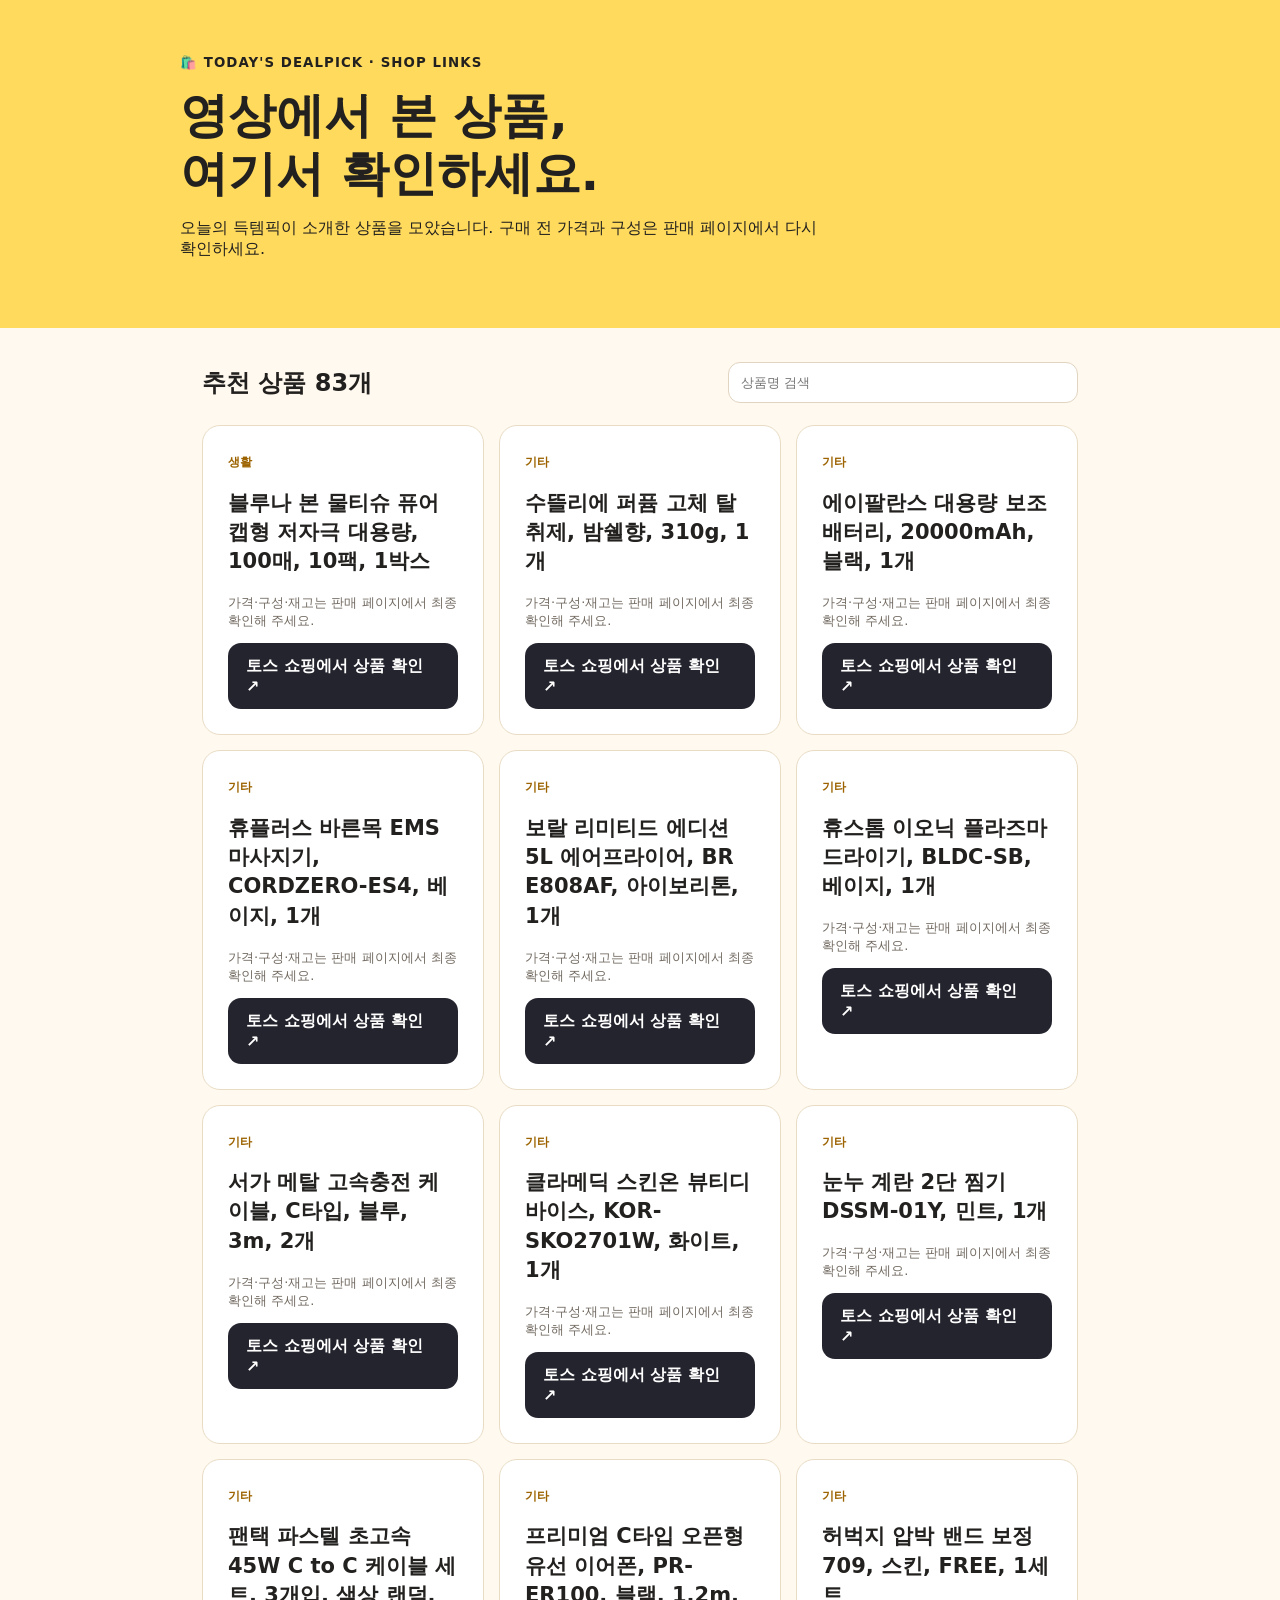
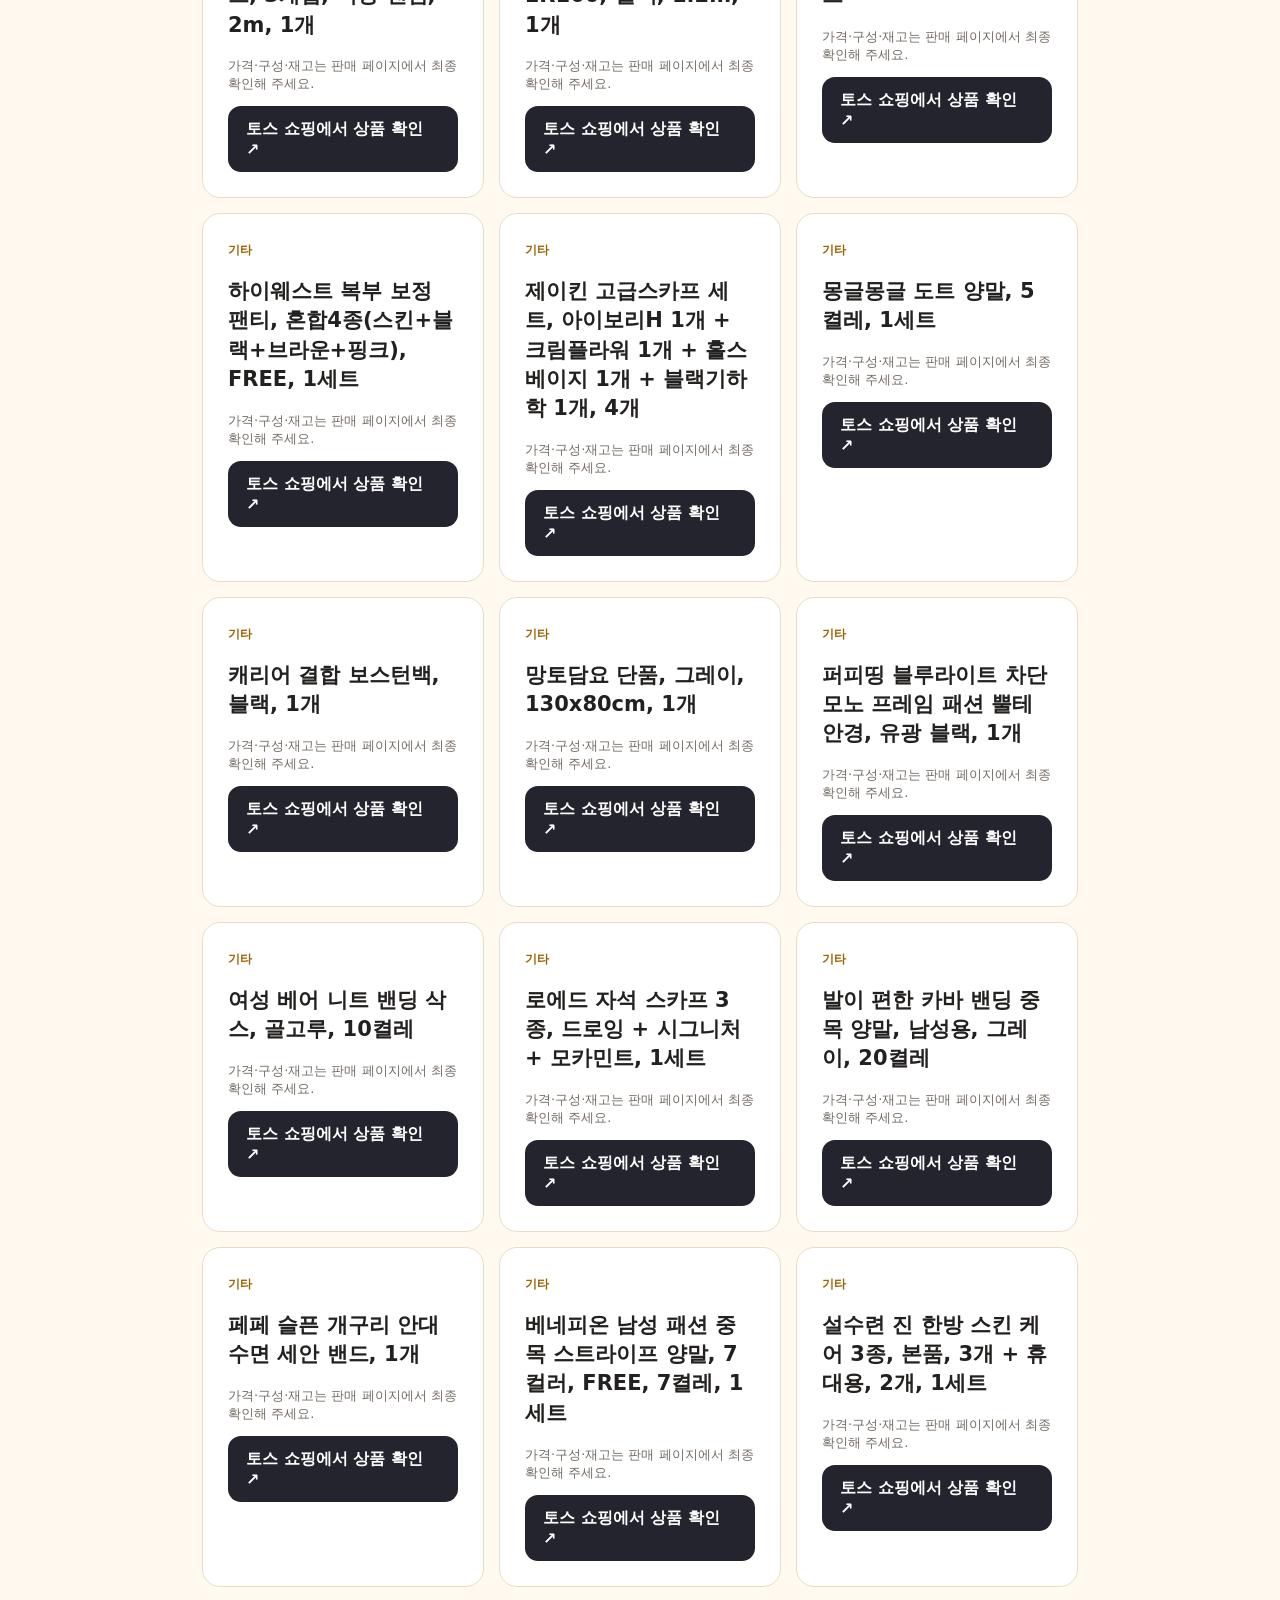
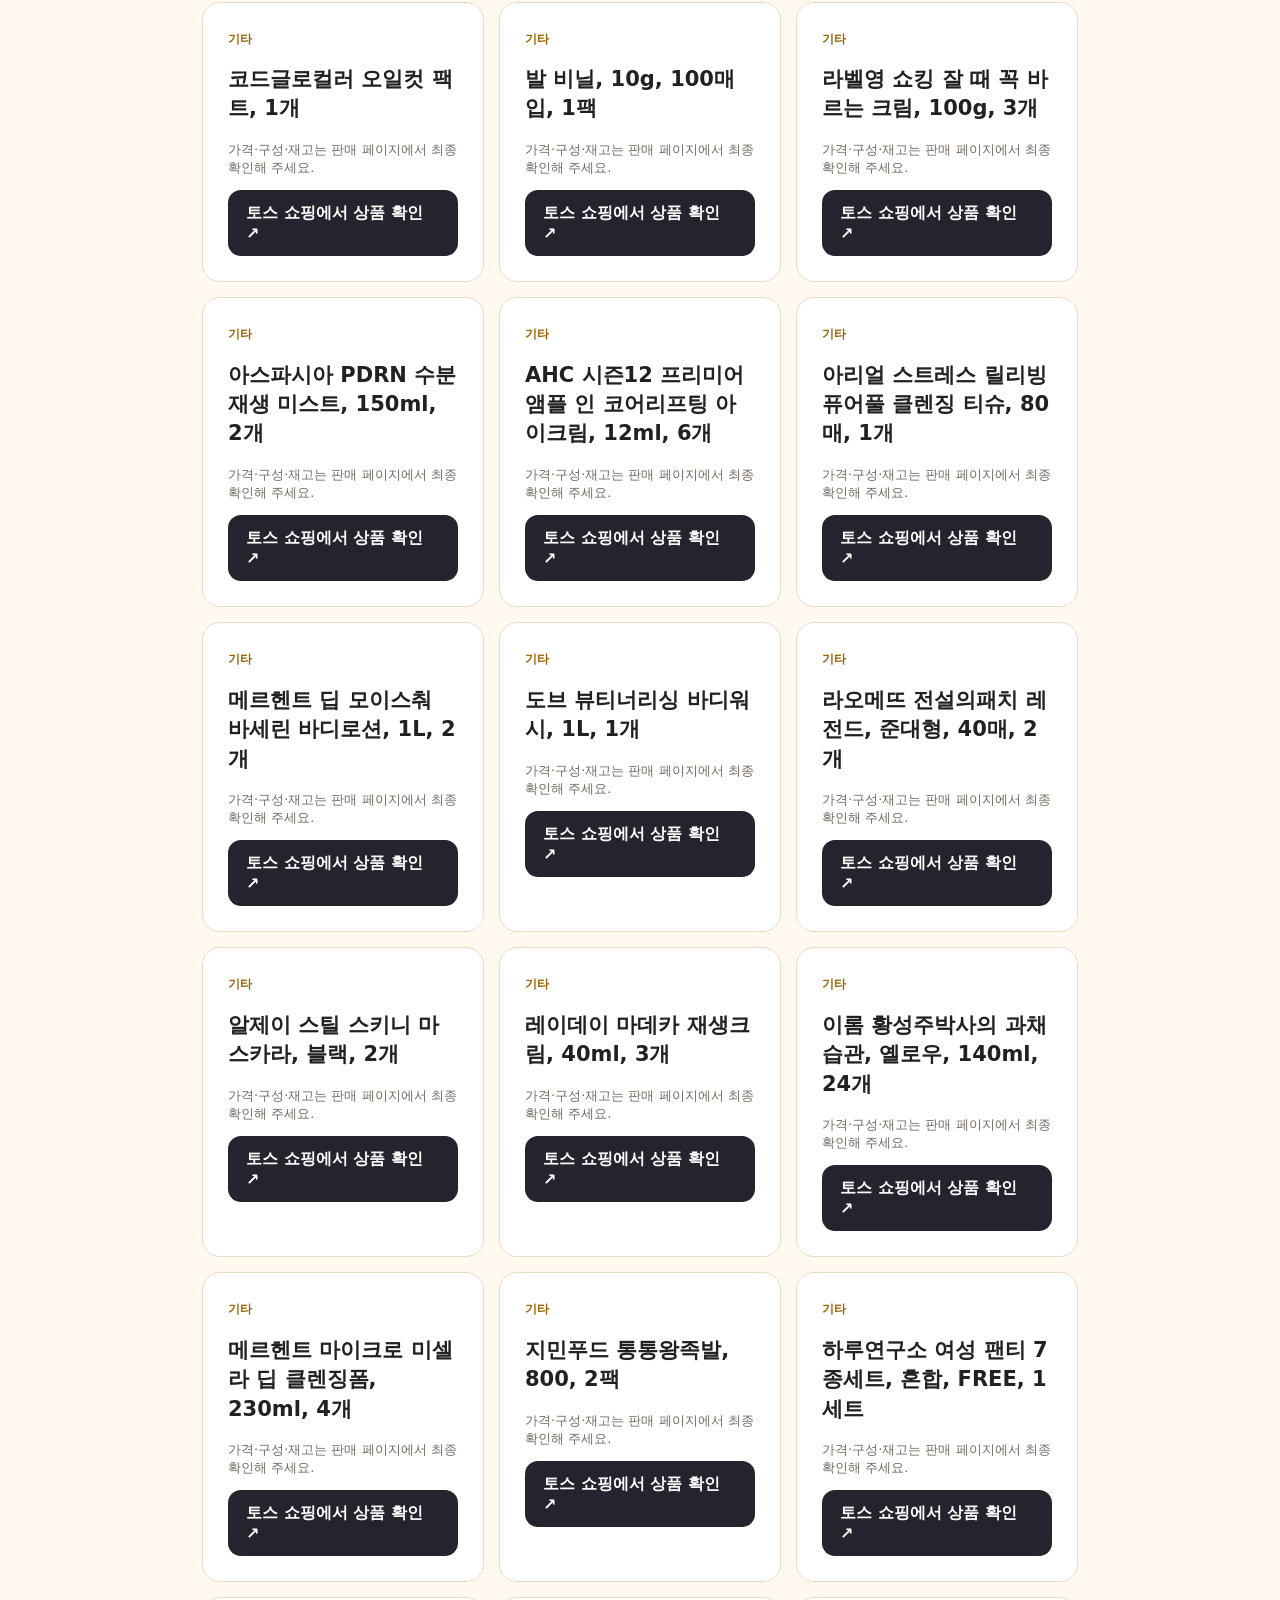
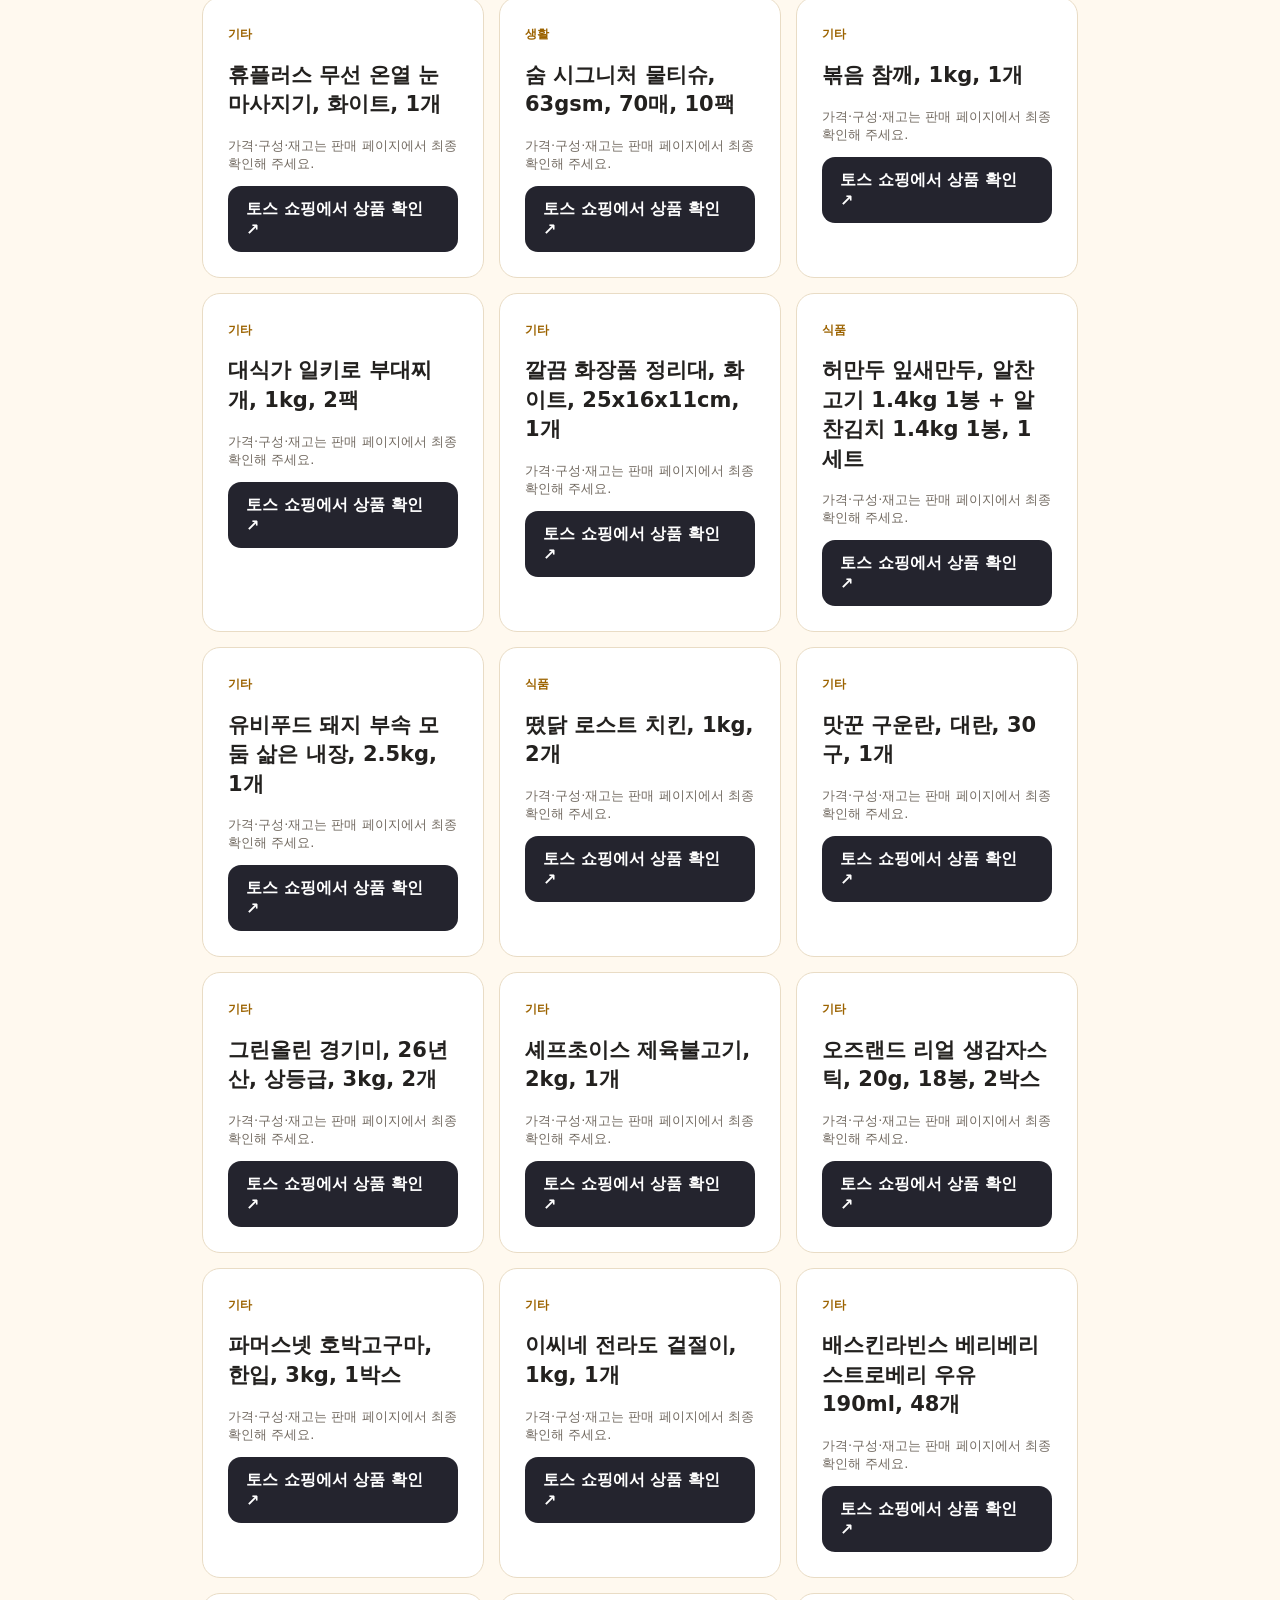
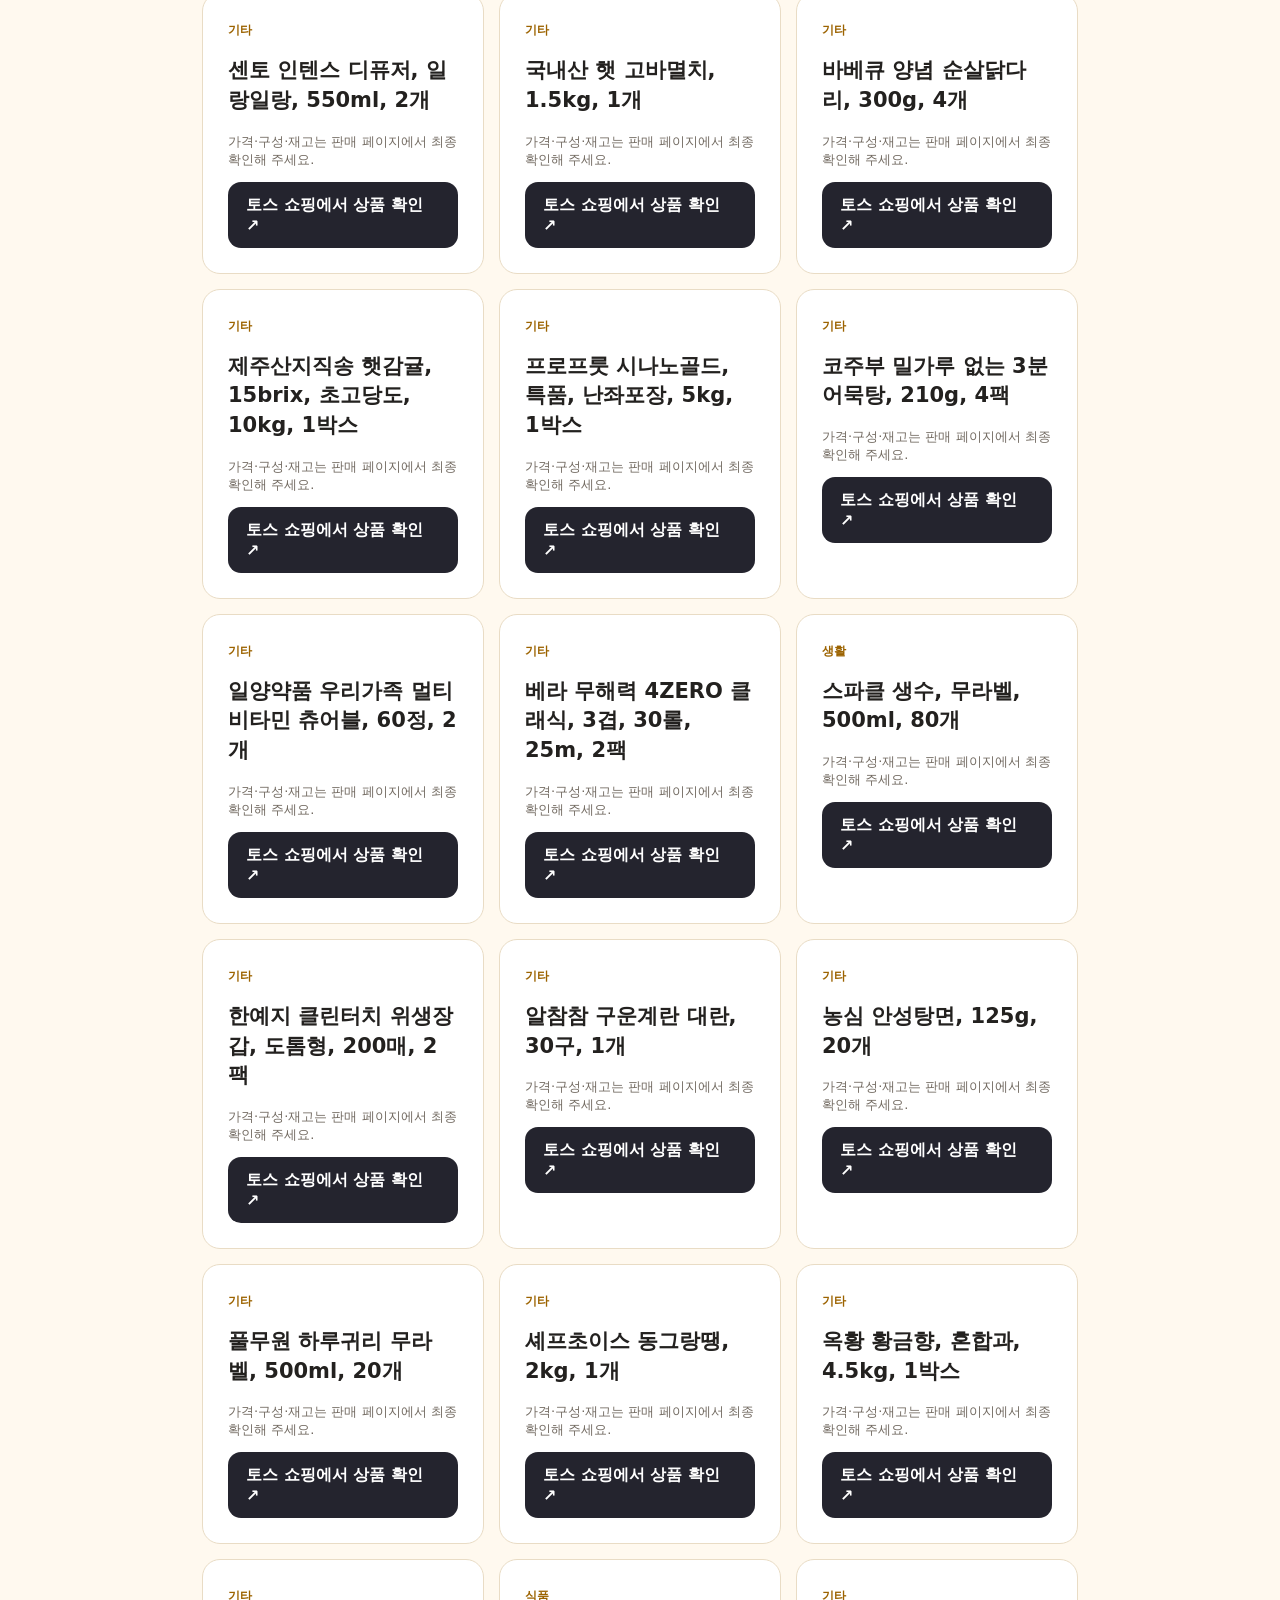
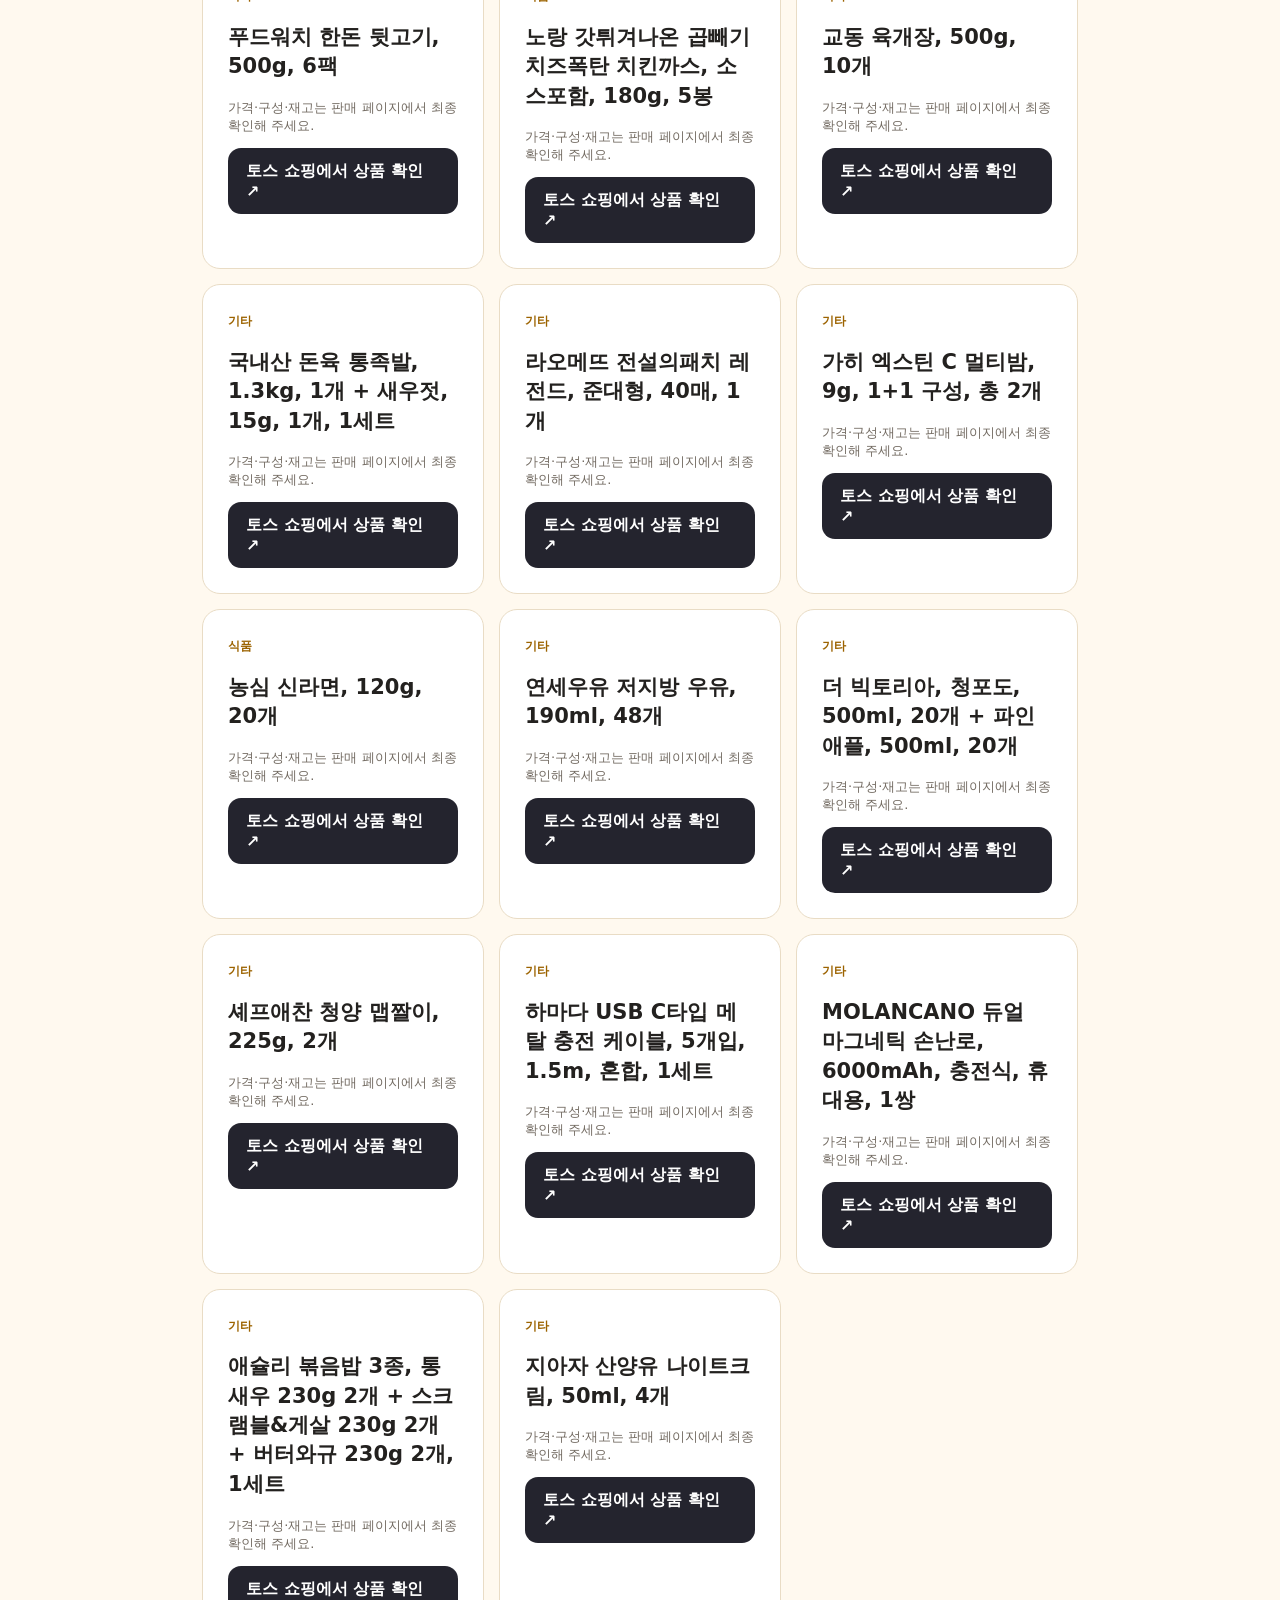
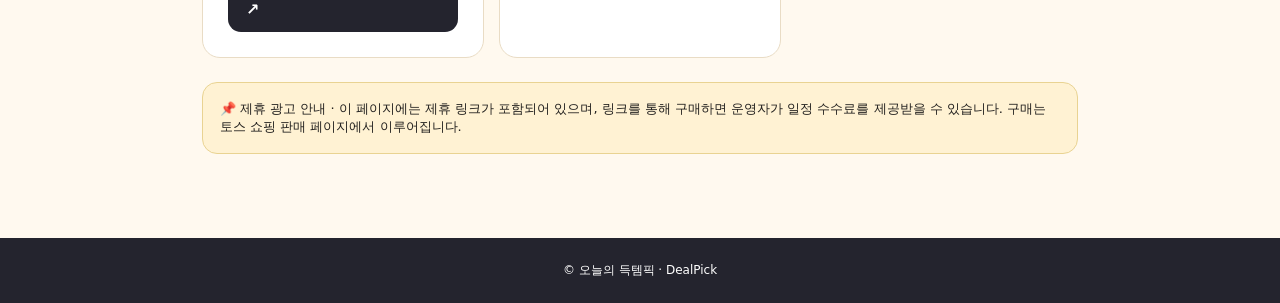
==== shop.html @ 4b3a03dc "DealPick: add approved product links (newest first)" ====
<!doctype html><html lang="ko"><head><meta charset="utf-8"><meta name="viewport" content="width=device-width,initial-scale=1"><title>오늘의 득템픽 | 상품 구매 링크</title>
<style>*{box-sizing:border-box}body{font-family:system-ui,"Malgun Gothic",sans-serif;margin:0;background:#fff9ef;color:#23211f}.hero{background:#ffda5d;padding:52px 22px}.wrap{max-width:920px;margin:auto}.hero small{font-weight:850;letter-spacing:.08em}.hero h1{font-size:clamp(32px,6vw,48px);line-height:1.2;margin:16px 0}.hero p{max-width:640px}.main{padding:22px}.top{display:flex;align-items:center;justify-content:space-between;gap:10px;margin:12px 0 22px}.top h2{margin:0}.top input{border:1px solid #e1d4c0;border-radius:12px;padding:12px;max-width:350px;width:100%}.items{display:grid;grid-template-columns:repeat(auto-fit,minmax(260px,1fr));gap:15px}.item{border:1px solid #e9dcc5;background:white;padding:25px;border-radius:18px}.item h2{font-size:21px;line-height:1.4}.item p{font-size:13px;color:#736b62}.type{font-size:12px;color:#9c6300;font-weight:800}.buy{display:inline-block;background:#24242e;color:white;border-radius:13px;padding:13px 18px;text-decoration:none;font-weight:750}.notice,.empty{margin:24px 0;padding:17px;background:#fff2d3;border:1px solid #e9d392;border-radius:15px;font-size:13px}footer{margin-top:38px;padding:24px;background:#24242e;color:white;text-align:center;font-size:12px}@media(max-width:620px){.top{display:block}.top input{margin-top:14px}}</style>
</head><body><header class="hero"><div class="wrap"><small>🛍️ TODAY'S DEALPICK · SHOP LINKS</small><h1>영상에서 본 상품,<br>여기서 확인하세요.</h1><p>오늘의 득템픽이 소개한 상품을 모았습니다. 구매 전 가격과 구성은 판매 페이지에서 다시 확인하세요.</p></div></header>
<main class="wrap main"><div class="top"><h2>추천 상품 <span id="count"></span></h2><input id="search" placeholder="상품명 검색" aria-label="상품명 검색"></div><!-- DealPick newest-first order -->
<div class="items" id="items">
<article class="item"><span class="type">생활</span><h2>블루나 본 물티슈 퓨어 캡형 저자극 대용량, 100매, 10팩, 1박스</h2><p>가격·구성·재고는 판매 페이지에서 최종 확인해 주세요.</p><a class="buy" target="_blank" rel="noopener noreferrer nofollow sponsored" href="https://toss.shopping/_m/b8V00mP2">토스 쇼핑에서 상품 확인 ↗</a></article>
<article class="item"><span class="type">기타</span><h2>수뜰리에 퍼퓸 고체 탈취제, 밤쉘향, 310g, 1개</h2><p>가격·구성·재고는 판매 페이지에서 최종 확인해 주세요.</p><a class="buy" target="_blank" rel="noopener noreferrer nofollow sponsored" href="https://toss.shopping/_m/LgLoZy8e">토스 쇼핑에서 상품 확인 ↗</a></article>
<article class="item"><span class="type">기타</span><h2>에이팔란스 대용량 보조배터리, 20000mAh, 블랙, 1개</h2><p>가격·구성·재고는 판매 페이지에서 최종 확인해 주세요.</p><a class="buy" target="_blank" rel="noopener noreferrer nofollow sponsored" href="https://toss.shopping/_m/5mR9awY3">토스 쇼핑에서 상품 확인 ↗</a></article>
<article class="item"><span class="type">기타</span><h2>휴플러스 바른목 EMS 마사지기, CORDZERO-ES4, 베이지, 1개</h2><p>가격·구성·재고는 판매 페이지에서 최종 확인해 주세요.</p><a class="buy" target="_blank" rel="noopener noreferrer nofollow sponsored" href="https://toss.shopping/_m/9yYGIIOv">토스 쇼핑에서 상품 확인 ↗</a></article>
<article class="item"><span class="type">기타</span><h2>보랄 리미티드 에디션 5L 에어프라이어, BR E808AF, 아이보리톤, 1개</h2><p>가격·구성·재고는 판매 페이지에서 최종 확인해 주세요.</p><a class="buy" target="_blank" rel="noopener noreferrer nofollow sponsored" href="https://toss.shopping/_m/fOll5Gzk">토스 쇼핑에서 상품 확인 ↗</a></article>
<article class="item"><span class="type">기타</span><h2>휴스톰 이오닉 플라즈마 드라이기, BLDC-SB, 베이지, 1개</h2><p>가격·구성·재고는 판매 페이지에서 최종 확인해 주세요.</p><a class="buy" target="_blank" rel="noopener noreferrer nofollow sponsored" href="https://toss.shopping/_m/LAj3cJP6">토스 쇼핑에서 상품 확인 ↗</a></article>
<article class="item"><span class="type">기타</span><h2>서가 메탈 고속충전 케이블, C타입, 블루, 3m, 2개</h2><p>가격·구성·재고는 판매 페이지에서 최종 확인해 주세요.</p><a class="buy" target="_blank" rel="noopener noreferrer nofollow sponsored" href="https://toss.shopping/_m/LeKY1F9y">토스 쇼핑에서 상품 확인 ↗</a></article>
<article class="item"><span class="type">기타</span><h2>클라메딕 스킨온 뷰티디바이스, KOR-SKO2701W, 화이트, 1개</h2><p>가격·구성·재고는 판매 페이지에서 최종 확인해 주세요.</p><a class="buy" target="_blank" rel="noopener noreferrer nofollow sponsored" href="https://toss.shopping/_m/tq3q5iV7">토스 쇼핑에서 상품 확인 ↗</a></article>
<article class="item"><span class="type">기타</span><h2>눈누 계란 2단 찜기 DSSM-01Y, 민트, 1개</h2><p>가격·구성·재고는 판매 페이지에서 최종 확인해 주세요.</p><a class="buy" target="_blank" rel="noopener noreferrer nofollow sponsored" href="https://toss.shopping/_m/1LCs6A3n">토스 쇼핑에서 상품 확인 ↗</a></article>
<article class="item"><span class="type">기타</span><h2>팬택 파스텔 초고속 45W C to C 케이블 세트, 3개입, 색상 랜덤, 2m, 1개</h2><p>가격·구성·재고는 판매 페이지에서 최종 확인해 주세요.</p><a class="buy" target="_blank" rel="noopener noreferrer nofollow sponsored" href="https://toss.shopping/_m/1NGmoMA5">토스 쇼핑에서 상품 확인 ↗</a></article>
<article class="item"><span class="type">기타</span><h2>프리미엄 C타입 오픈형 유선 이어폰, PR-ER100, 블랙, 1.2m, 1개</h2><p>가격·구성·재고는 판매 페이지에서 최종 확인해 주세요.</p><a class="buy" target="_blank" rel="noopener noreferrer nofollow sponsored" href="https://toss.shopping/_m/l3F8WLof">토스 쇼핑에서 상품 확인 ↗</a></article>
<article class="item"><span class="type">기타</span><h2>허벅지 압박 밴드 보정 709, 스킨, FREE, 1세트</h2><p>가격·구성·재고는 판매 페이지에서 최종 확인해 주세요.</p><a class="buy" target="_blank" rel="noopener noreferrer nofollow sponsored" href="https://toss.shopping/_m/Ra0AxCQ3">토스 쇼핑에서 상품 확인 ↗</a></article>
<article class="item"><span class="type">기타</span><h2>하이웨스트 복부 보정 팬티, 혼합4종(스킨+블랙+브라운+핑크), FREE, 1세트</h2><p>가격·구성·재고는 판매 페이지에서 최종 확인해 주세요.</p><a class="buy" target="_blank" rel="noopener noreferrer nofollow sponsored" href="https://toss.shopping/_m/fOO88jgq">토스 쇼핑에서 상품 확인 ↗</a></article>
<article class="item"><span class="type">기타</span><h2>제이킨 고급스카프 세트, 아이보리H 1개 + 크림플라워 1개 + 홀스베이지 1개 + 블랙기하학 1개, 4개</h2><p>가격·구성·재고는 판매 페이지에서 최종 확인해 주세요.</p><a class="buy" target="_blank" rel="noopener noreferrer nofollow sponsored" href="https://toss.shopping/_m/r7W3iWrb">토스 쇼핑에서 상품 확인 ↗</a></article>
<article class="item"><span class="type">기타</span><h2>몽글몽글 도트 양말, 5켤레, 1세트</h2><p>가격·구성·재고는 판매 페이지에서 최종 확인해 주세요.</p><a class="buy" target="_blank" rel="noopener noreferrer nofollow sponsored" href="https://toss.shopping/_m/BPguAKw2">토스 쇼핑에서 상품 확인 ↗</a></article>
<article class="item"><span class="type">기타</span><h2>캐리어 결합 보스턴백, 블랙, 1개</h2><p>가격·구성·재고는 판매 페이지에서 최종 확인해 주세요.</p><a class="buy" target="_blank" rel="noopener noreferrer nofollow sponsored" href="https://toss.shopping/_m/BQiUlvw2">토스 쇼핑에서 상품 확인 ↗</a></article>
<article class="item"><span class="type">기타</span><h2>망토담요 단품, 그레이, 130x80cm, 1개</h2><p>가격·구성·재고는 판매 페이지에서 최종 확인해 주세요.</p><a class="buy" target="_blank" rel="noopener noreferrer nofollow sponsored" href="https://toss.shopping/_m/FTubBDFw">토스 쇼핑에서 상품 확인 ↗</a></article>
<article class="item"><span class="type">기타</span><h2>퍼피띵 블루라이트 차단 모노 프레임 패션 뿔테 안경, 유광 블랙, 1개</h2><p>가격·구성·재고는 판매 페이지에서 최종 확인해 주세요.</p><a class="buy" target="_blank" rel="noopener noreferrer nofollow sponsored" href="https://toss.shopping/_m/fG40DB5i">토스 쇼핑에서 상품 확인 ↗</a></article>
<article class="item"><span class="type">기타</span><h2>여성 베어 니트 밴딩 삭스, 골고루, 10켤레</h2><p>가격·구성·재고는 판매 페이지에서 최종 확인해 주세요.</p><a class="buy" target="_blank" rel="noopener noreferrer nofollow sponsored" href="https://toss.shopping/_m/1kjkeyiq">토스 쇼핑에서 상품 확인 ↗</a></article>
<article class="item"><span class="type">기타</span><h2>로에드 자석 스카프 3종, 드로잉 + 시그니처 + 모카민트, 1세트</h2><p>가격·구성·재고는 판매 페이지에서 최종 확인해 주세요.</p><a class="buy" target="_blank" rel="noopener noreferrer nofollow sponsored" href="https://toss.shopping/_m/5V96Gw3C">토스 쇼핑에서 상품 확인 ↗</a></article>
<article class="item"><span class="type">기타</span><h2>발이 편한 카바 밴딩 중목 양말, 남성용, 그레이, 20켤레</h2><p>가격·구성·재고는 판매 페이지에서 최종 확인해 주세요.</p><a class="buy" target="_blank" rel="noopener noreferrer nofollow sponsored" href="https://toss.shopping/_m/ncpqpRjj">토스 쇼핑에서 상품 확인 ↗</a></article>
<article class="item"><span class="type">기타</span><h2>페페 슬픈 개구리 안대 수면 세안 밴드, 1개</h2><p>가격·구성·재고는 판매 페이지에서 최종 확인해 주세요.</p><a class="buy" target="_blank" rel="noopener noreferrer nofollow sponsored" href="https://toss.shopping/_m/DofTFQ9k">토스 쇼핑에서 상품 확인 ↗</a></article>
<article class="item"><span class="type">기타</span><h2>베네피온 남성 패션 중목 스트라이프 양말, 7컬러, FREE, 7켤레, 1세트</h2><p>가격·구성·재고는 판매 페이지에서 최종 확인해 주세요.</p><a class="buy" target="_blank" rel="noopener noreferrer nofollow sponsored" href="https://toss.shopping/_m/zOnt9sk4">토스 쇼핑에서 상품 확인 ↗</a></article>
<article class="item"><span class="type">기타</span><h2>설수련 진 한방 스킨 케어 3종, 본품, 3개 + 휴대용, 2개, 1세트</h2><p>가격·구성·재고는 판매 페이지에서 최종 확인해 주세요.</p><a class="buy" target="_blank" rel="noopener noreferrer nofollow sponsored" href="https://toss.shopping/_m/PrbHQOPc">토스 쇼핑에서 상품 확인 ↗</a></article>
<article class="item"><span class="type">기타</span><h2>코드글로컬러 오일컷 팩트, 1개</h2><p>가격·구성·재고는 판매 페이지에서 최종 확인해 주세요.</p><a class="buy" target="_blank" rel="noopener noreferrer nofollow sponsored" href="https://toss.shopping/_m/7e3pmi0j">토스 쇼핑에서 상품 확인 ↗</a></article>
<article class="item"><span class="type">기타</span><h2>발 비닐, 10g, 100매입, 1팩</h2><p>가격·구성·재고는 판매 페이지에서 최종 확인해 주세요.</p><a class="buy" target="_blank" rel="noopener noreferrer nofollow sponsored" href="https://toss.shopping/_m/vvaIHekf">토스 쇼핑에서 상품 확인 ↗</a></article>
<article class="item"><span class="type">기타</span><h2>라벨영 쇼킹 잘 때 꼭 바르는 크림, 100g, 3개</h2><p>가격·구성·재고는 판매 페이지에서 최종 확인해 주세요.</p><a class="buy" target="_blank" rel="noopener noreferrer nofollow sponsored" href="https://toss.shopping/_m/l2dpNglf">토스 쇼핑에서 상품 확인 ↗</a></article>
<article class="item"><span class="type">기타</span><h2>아스파시아 PDRN 수분재생 미스트, 150ml, 2개</h2><p>가격·구성·재고는 판매 페이지에서 최종 확인해 주세요.</p><a class="buy" target="_blank" rel="noopener noreferrer nofollow sponsored" href="https://toss.shopping/_m/jxLH5lAw">토스 쇼핑에서 상품 확인 ↗</a></article>
<article class="item"><span class="type">기타</span><h2>AHC 시즌12 프리미어 앰플 인 코어리프팅 아이크림, 12ml, 6개</h2><p>가격·구성·재고는 판매 페이지에서 최종 확인해 주세요.</p><a class="buy" target="_blank" rel="noopener noreferrer nofollow sponsored" href="https://toss.shopping/_m/dU5X8rv1">토스 쇼핑에서 상품 확인 ↗</a></article>
<article class="item"><span class="type">기타</span><h2>아리얼 스트레스 릴리빙 퓨어풀 클렌징 티슈, 80매, 1개</h2><p>가격·구성·재고는 판매 페이지에서 최종 확인해 주세요.</p><a class="buy" target="_blank" rel="noopener noreferrer nofollow sponsored" href="https://toss.shopping/_m/ZeqIWAca">토스 쇼핑에서 상품 확인 ↗</a></article>
<article class="item"><span class="type">기타</span><h2>메르헨트 딥 모이스춰 바세린 바디로션, 1L, 2개</h2><p>가격·구성·재고는 판매 페이지에서 최종 확인해 주세요.</p><a class="buy" target="_blank" rel="noopener noreferrer nofollow sponsored" href="https://toss.shopping/_m/lMzSBJPc">토스 쇼핑에서 상품 확인 ↗</a></article>
<article class="item"><span class="type">기타</span><h2>도브 뷰티너리싱 바디워시, 1L, 1개</h2><p>가격·구성·재고는 판매 페이지에서 최종 확인해 주세요.</p><a class="buy" target="_blank" rel="noopener noreferrer nofollow sponsored" href="https://toss.shopping/_m/vIjpRYXx">토스 쇼핑에서 상품 확인 ↗</a></article>
<article class="item"><span class="type">기타</span><h2>라오메뜨 전설의패치 레전드, 준대형, 40매, 2개</h2><p>가격·구성·재고는 판매 페이지에서 최종 확인해 주세요.</p><a class="buy" target="_blank" rel="noopener noreferrer nofollow sponsored" href="https://toss.shopping/_m/tvPafMEB">토스 쇼핑에서 상품 확인 ↗</a></article>
<article class="item"><span class="type">기타</span><h2>알제이 스틸 스키니 마스카라, 블랙, 2개</h2><p>가격·구성·재고는 판매 페이지에서 최종 확인해 주세요.</p><a class="buy" target="_blank" rel="noopener noreferrer nofollow sponsored" href="https://toss.shopping/_m/nEuGBtzg">토스 쇼핑에서 상품 확인 ↗</a></article>
<article class="item"><span class="type">기타</span><h2>레이데이 마데카 재생크림, 40ml, 3개</h2><p>가격·구성·재고는 판매 페이지에서 최종 확인해 주세요.</p><a class="buy" target="_blank" rel="noopener noreferrer nofollow sponsored" href="https://toss.shopping/_m/9mDMRfOs">토스 쇼핑에서 상품 확인 ↗</a></article>
<article class="item"><span class="type">기타</span><h2>이롬 황성주박사의 과채습관, 옐로우, 140ml, 24개</h2><p>가격·구성·재고는 판매 페이지에서 최종 확인해 주세요.</p><a class="buy" target="_blank" rel="noopener noreferrer nofollow sponsored" href="https://toss.shopping/_m/3zdmKhjk">토스 쇼핑에서 상품 확인 ↗</a></article>
<article class="item"><span class="type">기타</span><h2>메르헨트 마이크로 미셀라 딥 클렌징폼, 230ml, 4개</h2><p>가격·구성·재고는 판매 페이지에서 최종 확인해 주세요.</p><a class="buy" target="_blank" rel="noopener noreferrer nofollow sponsored" href="https://toss.shopping/_m/fLPzdQxw">토스 쇼핑에서 상품 확인 ↗</a></article>
<article class="item"><span class="type">기타</span><h2>지민푸드 통통왕족발, 800, 2팩</h2><p>가격·구성·재고는 판매 페이지에서 최종 확인해 주세요.</p><a class="buy" target="_blank" rel="noopener noreferrer nofollow sponsored" href="https://toss.shopping/_m/hljFtv4">토스 쇼핑에서 상품 확인 ↗</a></article>
<article class="item"><span class="type">기타</span><h2>하루연구소 여성 팬티 7종세트, 혼합, FREE, 1세트</h2><p>가격·구성·재고는 판매 페이지에서 최종 확인해 주세요.</p><a class="buy" target="_blank" rel="noopener noreferrer nofollow sponsored" href="https://toss.shopping/_m/FOAmvyEc">토스 쇼핑에서 상품 확인 ↗</a></article>
<article class="item"><span class="type">기타</span><h2>휴플러스 무선 온열 눈마사지기, 화이트, 1개</h2><p>가격·구성·재고는 판매 페이지에서 최종 확인해 주세요.</p><a class="buy" target="_blank" rel="noopener noreferrer nofollow sponsored" href="https://toss.shopping/_m/XwK5J7s1">토스 쇼핑에서 상품 확인 ↗</a></article>
<article class="item"><span class="type">생활</span><h2>숨 시그니처 물티슈, 63gsm, 70매, 10팩</h2><p>가격·구성·재고는 판매 페이지에서 최종 확인해 주세요.</p><a class="buy" target="_blank" rel="noopener noreferrer nofollow sponsored" href="https://toss.shopping/_m/35k1mxMs">토스 쇼핑에서 상품 확인 ↗</a></article>
<article class="item"><span class="type">기타</span><h2>볶음 참깨, 1kg, 1개</h2><p>가격·구성·재고는 판매 페이지에서 최종 확인해 주세요.</p><a class="buy" target="_blank" rel="noopener noreferrer nofollow sponsored" href="https://toss.shopping/_m/XMJix0YB">토스 쇼핑에서 상품 확인 ↗</a></article>
<article class="item"><span class="type">기타</span><h2>대식가 일키로 부대찌개, 1kg, 2팩</h2><p>가격·구성·재고는 판매 페이지에서 최종 확인해 주세요.</p><a class="buy" target="_blank" rel="noopener noreferrer nofollow sponsored" href="https://toss.shopping/_m/FYfFVwxc">토스 쇼핑에서 상품 확인 ↗</a></article>
<article class="item"><span class="type">기타</span><h2>깔끔 화장품 정리대, 화이트, 25x16x11cm, 1개</h2><p>가격·구성·재고는 판매 페이지에서 최종 확인해 주세요.</p><a class="buy" target="_blank" rel="noopener noreferrer nofollow sponsored" href="https://toss.shopping/_m/JhDcejzh">토스 쇼핑에서 상품 확인 ↗</a></article>
<article class="item"><span class="type">식품</span><h2>허만두 잎새만두, 알찬고기 1.4kg 1봉 + 알찬김치 1.4kg 1봉, 1세트</h2><p>가격·구성·재고는 판매 페이지에서 최종 확인해 주세요.</p><a class="buy" target="_blank" rel="noopener noreferrer nofollow sponsored" href="https://toss.shopping/_m/VYop46LB">토스 쇼핑에서 상품 확인 ↗</a></article>
<article class="item"><span class="type">기타</span><h2>유비푸드 돼지 부속 모둠 삶은 내장, 2.5kg, 1개</h2><p>가격·구성·재고는 판매 페이지에서 최종 확인해 주세요.</p><a class="buy" target="_blank" rel="noopener noreferrer nofollow sponsored" href="https://toss.shopping/_m/tF62Xsu2">토스 쇼핑에서 상품 확인 ↗</a></article>
<article class="item"><span class="type">식품</span><h2>떴닭 로스트 치킨, 1kg, 2개</h2><p>가격·구성·재고는 판매 페이지에서 최종 확인해 주세요.</p><a class="buy" target="_blank" rel="noopener noreferrer nofollow sponsored" href="https://toss.shopping/_m/t71Qxtth">토스 쇼핑에서 상품 확인 ↗</a></article>
<article class="item"><span class="type">기타</span><h2>맛꾼 구운란, 대란, 30구, 1개</h2><p>가격·구성·재고는 판매 페이지에서 최종 확인해 주세요.</p><a class="buy" target="_blank" rel="noopener noreferrer nofollow sponsored" href="https://toss.shopping/_m/tN9hwWNo">토스 쇼핑에서 상품 확인 ↗</a></article>
<article class="item"><span class="type">기타</span><h2>그린올린 경기미, 26년산, 상등급, 3kg, 2개</h2><p>가격·구성·재고는 판매 페이지에서 최종 확인해 주세요.</p><a class="buy" target="_blank" rel="noopener noreferrer nofollow sponsored" href="https://toss.shopping/_m/1qY01Y9C">토스 쇼핑에서 상품 확인 ↗</a></article>
<article class="item"><span class="type">기타</span><h2>셰프초이스 제육불고기, 2kg, 1개</h2><p>가격·구성·재고는 판매 페이지에서 최종 확인해 주세요.</p><a class="buy" target="_blank" rel="noopener noreferrer nofollow sponsored" href="https://toss.shopping/_m/l3XVYsD5">토스 쇼핑에서 상품 확인 ↗</a></article>
<article class="item"><span class="type">기타</span><h2>오즈랜드 리얼 생감자스틱, 20g, 18봉, 2박스</h2><p>가격·구성·재고는 판매 페이지에서 최종 확인해 주세요.</p><a class="buy" target="_blank" rel="noopener noreferrer nofollow sponsored" href="https://toss.shopping/_m/1ZcUNKXe">토스 쇼핑에서 상품 확인 ↗</a></article>
<article class="item"><span class="type">기타</span><h2>파머스넷 호박고구마, 한입, 3kg, 1박스</h2><p>가격·구성·재고는 판매 페이지에서 최종 확인해 주세요.</p><a class="buy" target="_blank" rel="noopener noreferrer nofollow sponsored" href="https://toss.shopping/_m/JRlTC7L5">토스 쇼핑에서 상품 확인 ↗</a></article>
<article class="item"><span class="type">기타</span><h2>이씨네 전라도 겉절이, 1kg, 1개</h2><p>가격·구성·재고는 판매 페이지에서 최종 확인해 주세요.</p><a class="buy" target="_blank" rel="noopener noreferrer nofollow sponsored" href="https://toss.shopping/_m/fzCXE4to">토스 쇼핑에서 상품 확인 ↗</a></article>
<article class="item"><span class="type">기타</span><h2>배스킨라빈스 베리베리 스트로베리 우유 190ml, 48개</h2><p>가격·구성·재고는 판매 페이지에서 최종 확인해 주세요.</p><a class="buy" target="_blank" rel="noopener noreferrer nofollow sponsored" href="https://toss.shopping/_m/1DT4RLXl">토스 쇼핑에서 상품 확인 ↗</a></article>
<article class="item"><span class="type">기타</span><h2>센토 인텐스 디퓨저, 일랑일랑, 550ml, 2개</h2><p>가격·구성·재고는 판매 페이지에서 최종 확인해 주세요.</p><a class="buy" target="_blank" rel="noopener noreferrer nofollow sponsored" href="https://toss.shopping/_m/L6yi2ZFo">토스 쇼핑에서 상품 확인 ↗</a></article>
<article class="item"><span class="type">기타</span><h2>국내산 햇 고바멸치, 1.5kg, 1개</h2><p>가격·구성·재고는 판매 페이지에서 최종 확인해 주세요.</p><a class="buy" target="_blank" rel="noopener noreferrer nofollow sponsored" href="https://toss.shopping/_m/DnvoJRbv">토스 쇼핑에서 상품 확인 ↗</a></article>
<article class="item"><span class="type">기타</span><h2>바베큐 양념 순살닭다리, 300g, 4개</h2><p>가격·구성·재고는 판매 페이지에서 최종 확인해 주세요.</p><a class="buy" target="_blank" rel="noopener noreferrer nofollow sponsored" href="https://toss.shopping/_m/n6Kgd5Bu">토스 쇼핑에서 상품 확인 ↗</a></article>
<article class="item"><span class="type">기타</span><h2>제주산지직송 햇감귤, 15brix, 초고당도, 10kg, 1박스</h2><p>가격·구성·재고는 판매 페이지에서 최종 확인해 주세요.</p><a class="buy" target="_blank" rel="noopener noreferrer nofollow sponsored" href="https://toss.shopping/_m/RBoB8HIs">토스 쇼핑에서 상품 확인 ↗</a></article>
<article class="item"><span class="type">기타</span><h2>프로프룻 시나노골드, 특품, 난좌포장, 5kg, 1박스</h2><p>가격·구성·재고는 판매 페이지에서 최종 확인해 주세요.</p><a class="buy" target="_blank" rel="noopener noreferrer nofollow sponsored" href="https://toss.shopping/_m/VwieoSos">토스 쇼핑에서 상품 확인 ↗</a></article>
<article class="item"><span class="type">기타</span><h2>코주부 밀가루 없는 3분 어묵탕, 210g, 4팩</h2><p>가격·구성·재고는 판매 페이지에서 최종 확인해 주세요.</p><a class="buy" target="_blank" rel="noopener noreferrer nofollow sponsored" href="https://toss.shopping/_m/jlL20Ais">토스 쇼핑에서 상품 확인 ↗</a></article>
<article class="item"><span class="type">기타</span><h2>일양약품 우리가족 멀티비타민 츄어블, 60정, 2개</h2><p>가격·구성·재고는 판매 페이지에서 최종 확인해 주세요.</p><a class="buy" target="_blank" rel="noopener noreferrer nofollow sponsored" href="https://toss.shopping/_m/zMz6RTX">토스 쇼핑에서 상품 확인 ↗</a></article>
<article class="item"><span class="type">기타</span><h2>베라 무해력 4ZERO 클래식, 3겹, 30롤, 25m, 2팩</h2><p>가격·구성·재고는 판매 페이지에서 최종 확인해 주세요.</p><a class="buy" target="_blank" rel="noopener noreferrer nofollow sponsored" href="https://toss.shopping/_m/P8gBglSu">토스 쇼핑에서 상품 확인 ↗</a></article>
<article class="item"><span class="type">생활</span><h2>스파클 생수, 무라벨, 500ml, 80개</h2><p>가격·구성·재고는 판매 페이지에서 최종 확인해 주세요.</p><a class="buy" target="_blank" rel="noopener noreferrer nofollow sponsored" href="https://toss.shopping/_m/znlrrlny">토스 쇼핑에서 상품 확인 ↗</a></article>
<article class="item"><span class="type">기타</span><h2>한예지 클린터치 위생장갑, 도톰형, 200매, 2팩</h2><p>가격·구성·재고는 판매 페이지에서 최종 확인해 주세요.</p><a class="buy" target="_blank" rel="noopener noreferrer nofollow sponsored" href="https://toss.shopping/_m/r3gvSua6">토스 쇼핑에서 상품 확인 ↗</a></article>
<article class="item"><span class="type">기타</span><h2>알참참 구운계란 대란, 30구, 1개</h2><p>가격·구성·재고는 판매 페이지에서 최종 확인해 주세요.</p><a class="buy" target="_blank" rel="noopener noreferrer nofollow sponsored" href="https://toss.shopping/_m/RK4KpbtD">토스 쇼핑에서 상품 확인 ↗</a></article>
<article class="item"><span class="type">기타</span><h2>농심 안성탕면, 125g, 20개</h2><p>가격·구성·재고는 판매 페이지에서 최종 확인해 주세요.</p><a class="buy" target="_blank" rel="noopener noreferrer nofollow sponsored" href="https://toss.shopping/_m/7jpR9AG8">토스 쇼핑에서 상품 확인 ↗</a></article>
<article class="item"><span class="type">기타</span><h2>풀무원 하루귀리 무라벨, 500ml, 20개</h2><p>가격·구성·재고는 판매 페이지에서 최종 확인해 주세요.</p><a class="buy" target="_blank" rel="noopener noreferrer nofollow sponsored" href="https://toss.shopping/_m/zxgxz9jr">토스 쇼핑에서 상품 확인 ↗</a></article>
<article class="item"><span class="type">기타</span><h2>셰프초이스 동그랑땡, 2kg, 1개</h2><p>가격·구성·재고는 판매 페이지에서 최종 확인해 주세요.</p><a class="buy" target="_blank" rel="noopener noreferrer nofollow sponsored" href="https://toss.shopping/_m/fgwDxZ86">토스 쇼핑에서 상품 확인 ↗</a></article>
<article class="item"><span class="type">기타</span><h2>옥황 황금향, 혼합과, 4.5kg, 1박스</h2><p>가격·구성·재고는 판매 페이지에서 최종 확인해 주세요.</p><a class="buy" target="_blank" rel="noopener noreferrer nofollow sponsored" href="https://toss.shopping/_m/fsnPNici">토스 쇼핑에서 상품 확인 ↗</a></article>
<article class="item"><span class="type">기타</span><h2>푸드워치 한돈 뒷고기, 500g, 6팩</h2><p>가격·구성·재고는 판매 페이지에서 최종 확인해 주세요.</p><a class="buy" target="_blank" rel="noopener noreferrer nofollow sponsored" href="https://toss.shopping/_m/JTfbq2D9">토스 쇼핑에서 상품 확인 ↗</a></article>
<article class="item"><span class="type">식품</span><h2>노랑 갓튀겨나온 곱빼기 치즈폭탄 치킨까스, 소스포함, 180g, 5봉</h2><p>가격·구성·재고는 판매 페이지에서 최종 확인해 주세요.</p><a class="buy" target="_blank" rel="noopener noreferrer nofollow sponsored" href="https://toss.shopping/_m/3evI8rVo">토스 쇼핑에서 상품 확인 ↗</a></article>
<article class="item"><span class="type">기타</span><h2>교동 육개장, 500g, 10개</h2><p>가격·구성·재고는 판매 페이지에서 최종 확인해 주세요.</p><a class="buy" target="_blank" rel="noopener noreferrer nofollow sponsored" href="https://toss.shopping/_m/NGtTcdcr">토스 쇼핑에서 상품 확인 ↗</a></article>
<article class="item"><span class="type">기타</span><h2>국내산 돈육 통족발, 1.3kg, 1개 + 새우젓, 15g, 1개, 1세트</h2><p>가격·구성·재고는 판매 페이지에서 최종 확인해 주세요.</p><a class="buy" target="_blank" rel="noopener noreferrer nofollow sponsored" href="https://toss.shopping/_m/FH08aKhn">토스 쇼핑에서 상품 확인 ↗</a></article>
<article class="item"><span class="type">기타</span><h2>라오메뜨 전설의패치 레전드, 준대형, 40매, 1개</h2><p>가격·구성·재고는 판매 페이지에서 최종 확인해 주세요.</p><a class="buy" target="_blank" rel="noopener noreferrer nofollow sponsored" href="https://toss.shopping/_m/RvQJXOIj">토스 쇼핑에서 상품 확인 ↗</a></article>
<article class="item"><span class="type">기타</span><h2>가히 엑스틴 C 멀티밤, 9g, 1+1 구성, 총 2개</h2><p>가격·구성·재고는 판매 페이지에서 최종 확인해 주세요.</p><a class="buy" target="_blank" rel="noopener noreferrer nofollow sponsored" href="https://toss.shopping/_m/xpuMumzj">토스 쇼핑에서 상품 확인 ↗</a></article>
<article class="item"><span class="type">식품</span><h2>농심 신라면, 120g, 20개</h2><p>가격·구성·재고는 판매 페이지에서 최종 확인해 주세요.</p><a class="buy" target="_blank" rel="noopener noreferrer nofollow sponsored" href="https://toss.shopping/_m/nBjScLve">토스 쇼핑에서 상품 확인 ↗</a></article>
<article class="item"><span class="type">기타</span><h2>연세우유 저지방 우유, 190ml, 48개</h2><p>가격·구성·재고는 판매 페이지에서 최종 확인해 주세요.</p><a class="buy" target="_blank" rel="noopener noreferrer nofollow sponsored" href="https://toss.shopping/_m/VTjQ5iDd">토스 쇼핑에서 상품 확인 ↗</a></article>
<article class="item"><span class="type">기타</span><h2>더 빅토리아, 청포도, 500ml, 20개 + 파인애플, 500ml, 20개</h2><p>가격·구성·재고는 판매 페이지에서 최종 확인해 주세요.</p><a class="buy" target="_blank" rel="noopener noreferrer nofollow sponsored" href="https://toss.shopping/_m/lTDOr8WA">토스 쇼핑에서 상품 확인 ↗</a></article>
<article class="item"><span class="type">기타</span><h2>셰프애찬 청양 맵짤이, 225g, 2개</h2><p>가격·구성·재고는 판매 페이지에서 최종 확인해 주세요.</p><a class="buy" target="_blank" rel="noopener noreferrer nofollow sponsored" href="https://toss.shopping/_m/Hv2mlUxd">토스 쇼핑에서 상품 확인 ↗</a></article>
<article class="item"><span class="type">기타</span><h2>하마다 USB C타입 메탈 충전 케이블, 5개입, 1.5m, 혼합, 1세트</h2><p>가격·구성·재고는 판매 페이지에서 최종 확인해 주세요.</p><a class="buy" target="_blank" rel="noopener noreferrer nofollow sponsored" href="https://toss.shopping/_m/BapgFAXn">토스 쇼핑에서 상품 확인 ↗</a></article>
<article class="item"><span class="type">기타</span><h2>MOLANCANO 듀얼 마그네틱 손난로, 6000mAh, 충전식, 휴대용, 1쌍</h2><p>가격·구성·재고는 판매 페이지에서 최종 확인해 주세요.</p><a class="buy" target="_blank" rel="noopener noreferrer nofollow sponsored" href="https://toss.shopping/_m/nVwVLAK3">토스 쇼핑에서 상품 확인 ↗</a></article>
<article class="item"><span class="type">기타</span><h2>애슐리 볶음밥 3종, 통새우 230g 2개 + 스크램블&amp;게살 230g 2개 + 버터와규 230g 2개, 1세트</h2><p>가격·구성·재고는 판매 페이지에서 최종 확인해 주세요.</p><a class="buy" target="_blank" rel="noopener noreferrer nofollow sponsored" href="https://toss.shopping/_m/N0Gxu6E5">토스 쇼핑에서 상품 확인 ↗</a></article>
<article class="item"><span class="type">기타</span><h2>지아자 산양유 나이트크림, 50ml, 4개</h2><p>가격·구성·재고는 판매 페이지에서 최종 확인해 주세요.</p><a class="buy" target="_blank" rel="noopener noreferrer nofollow sponsored" href="https://toss.shopping/_m/3HTrdBD4">토스 쇼핑에서 상품 확인 ↗</a></article>
</div><div class="notice">📌 제휴 광고 안내 · 이 페이지에는 제휴 링크가 포함되어 있으며, 링크를 통해 구매하면 운영자가 일정 수수료를 제공받을 수 있습니다. 구매는 토스 쇼핑 판매 페이지에서 이루어집니다.</div></main><footer>© 오늘의 득템픽 · DealPick</footer>
<script>const cards=[...document.querySelectorAll('.item')];const input=document.getElementById('search');function update(){let n=0;for(const x of cards){const show=x.innerText.toLowerCase().includes(input.value.trim().toLowerCase());x.style.display=show?'':'none';if(show)n++}document.getElementById('count').innerText=n+'개'}input.addEventListener('input',update);update()</script></body></html>
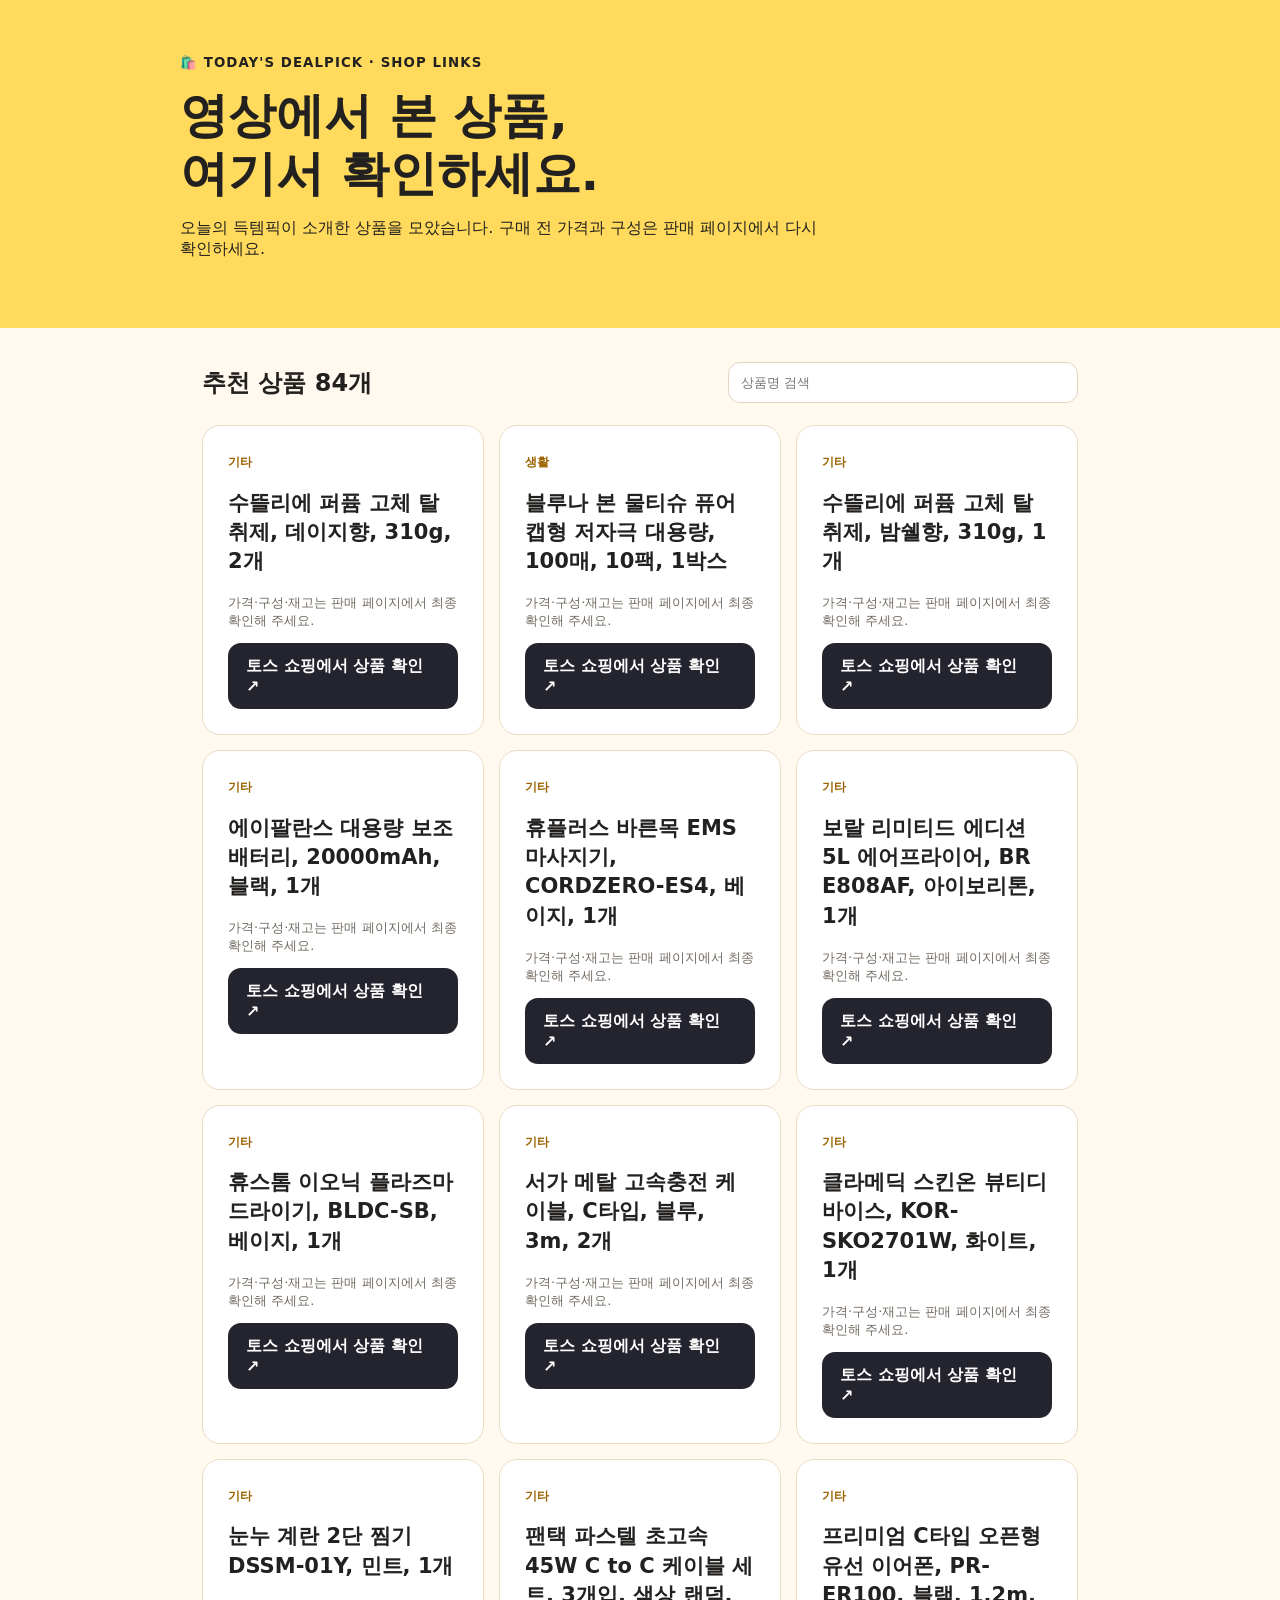
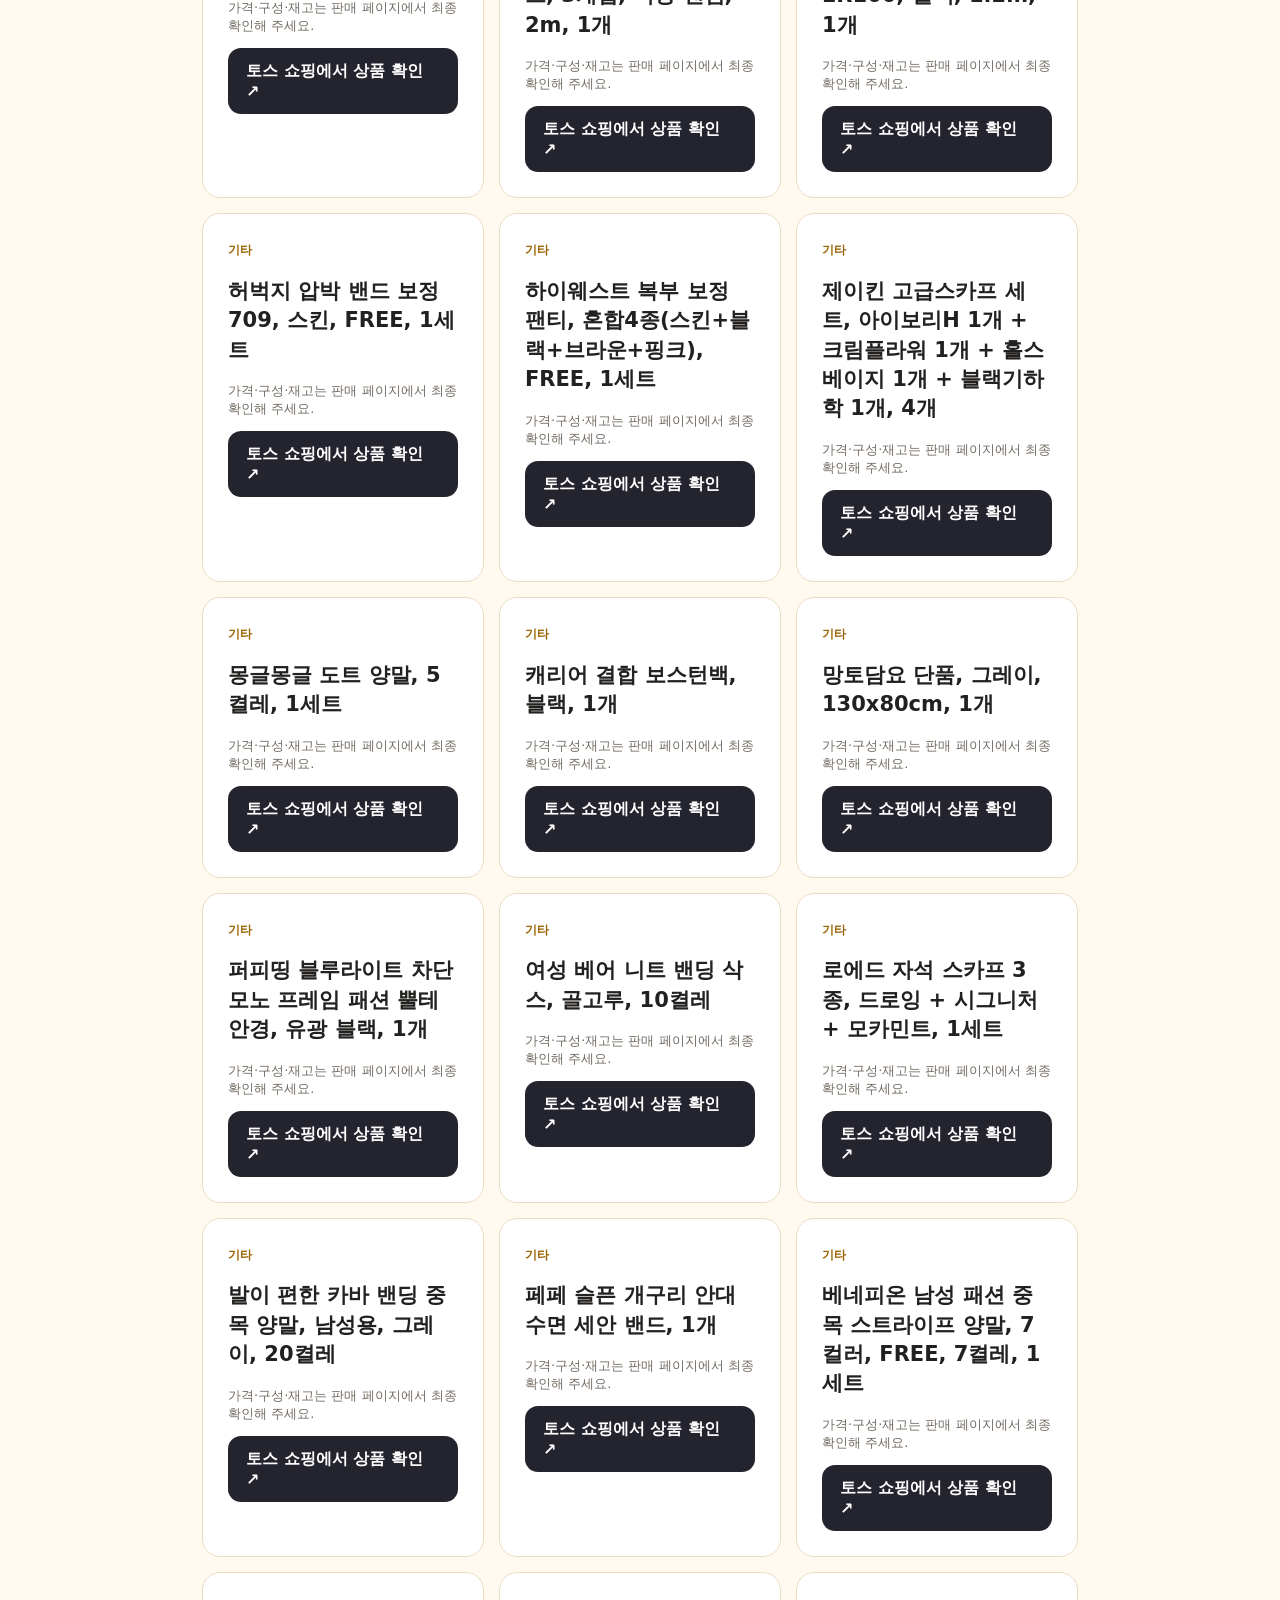
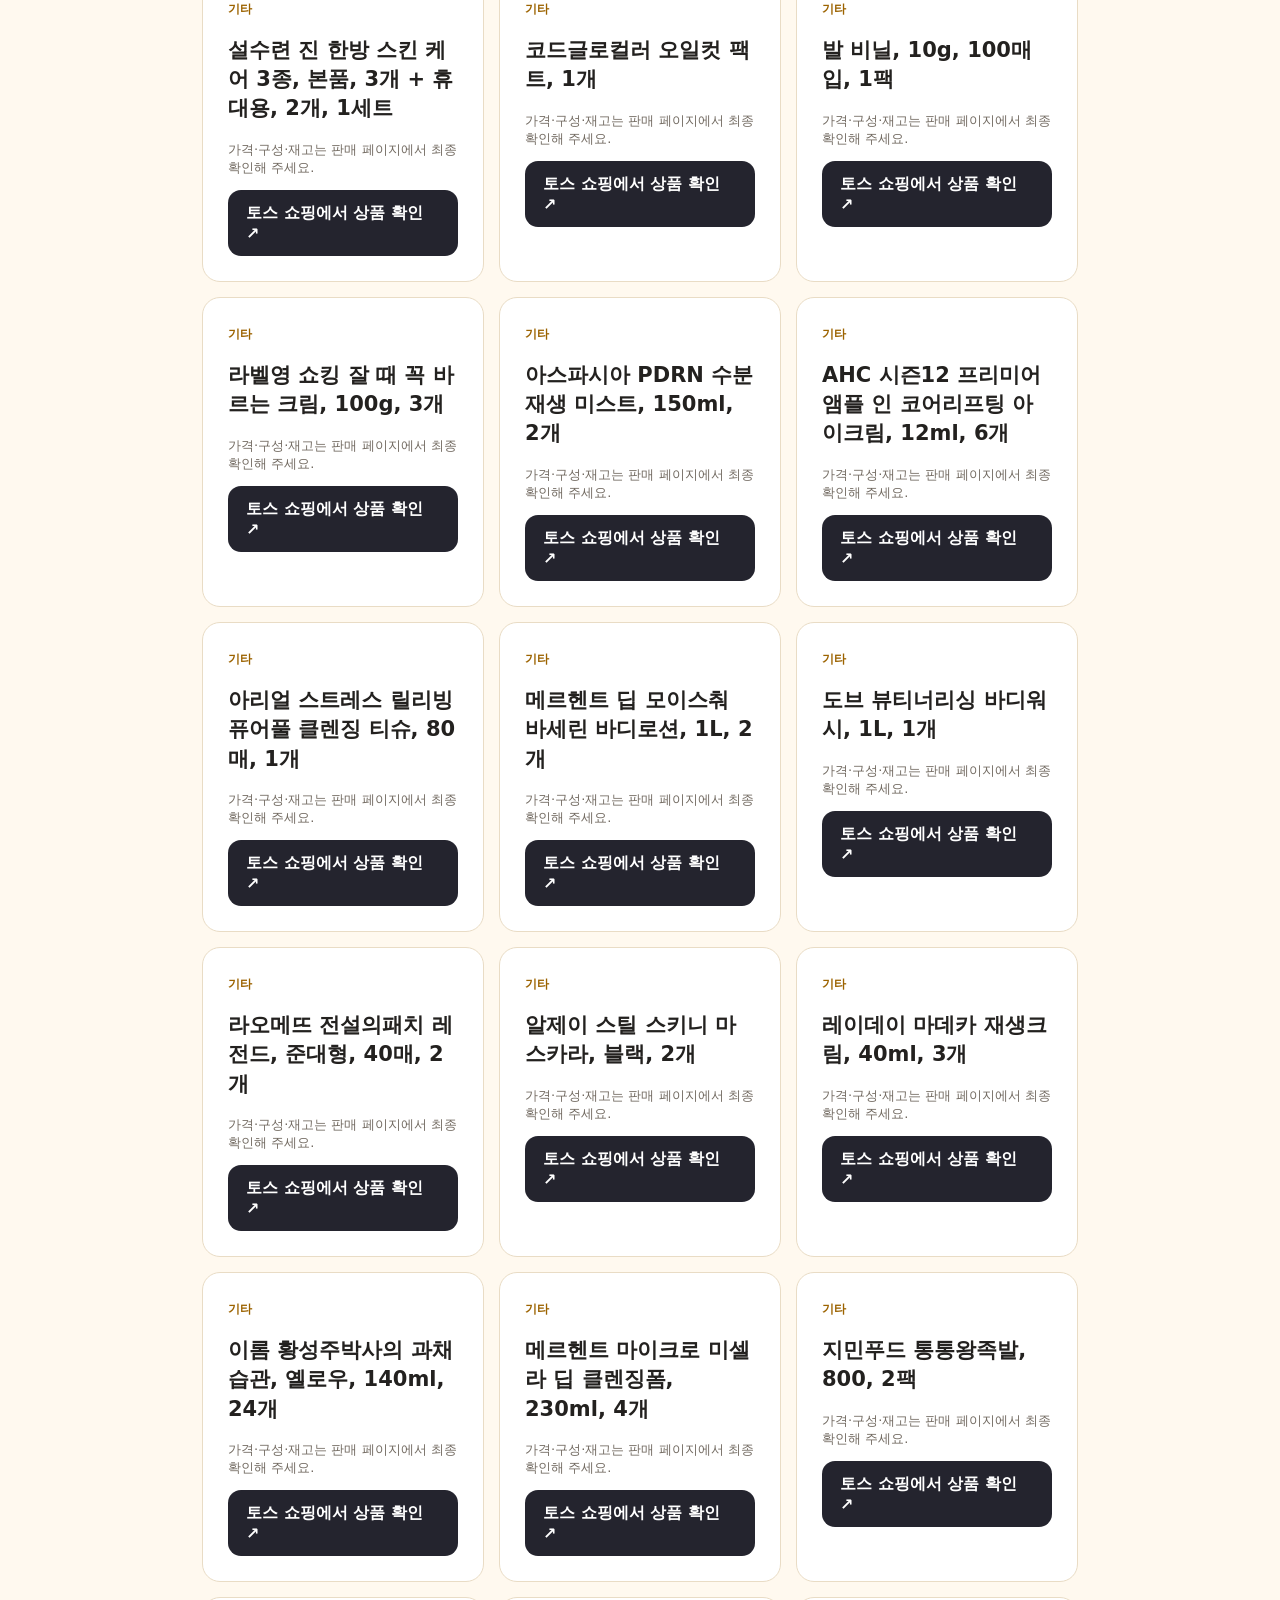
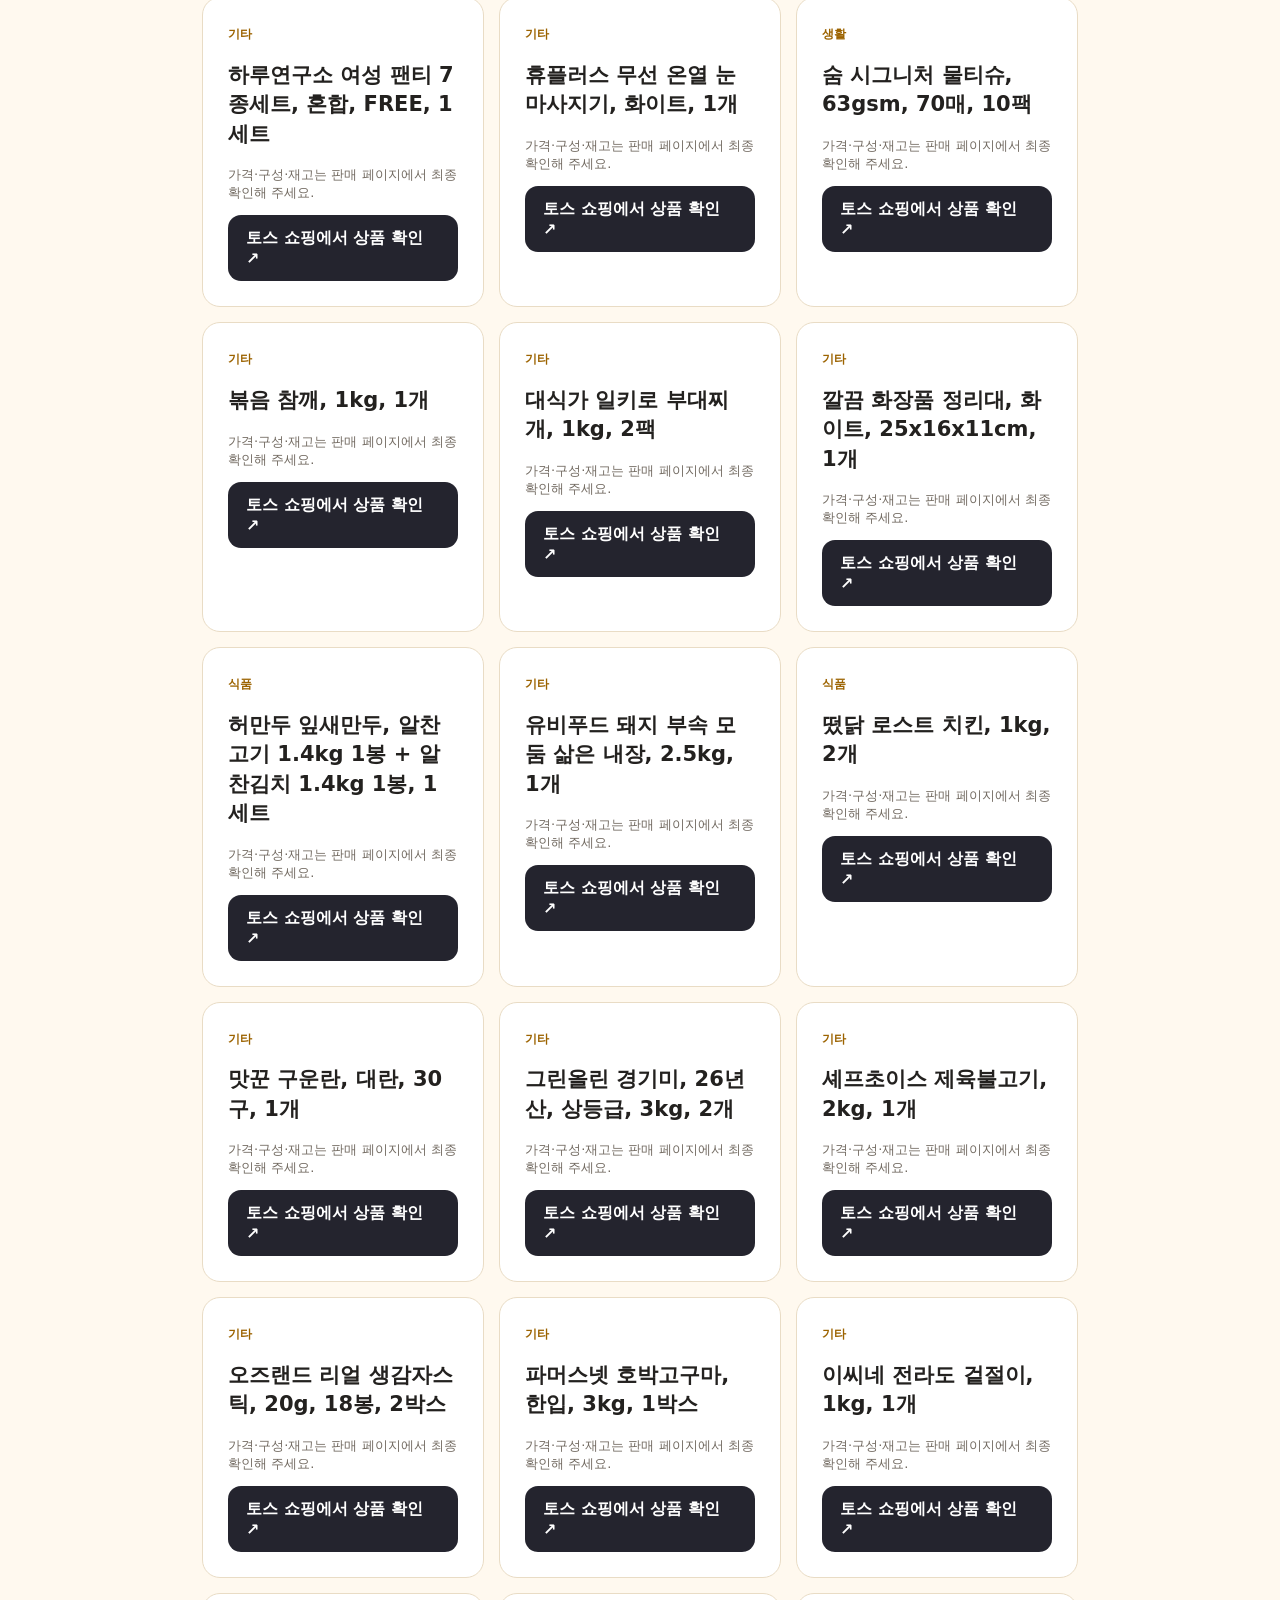
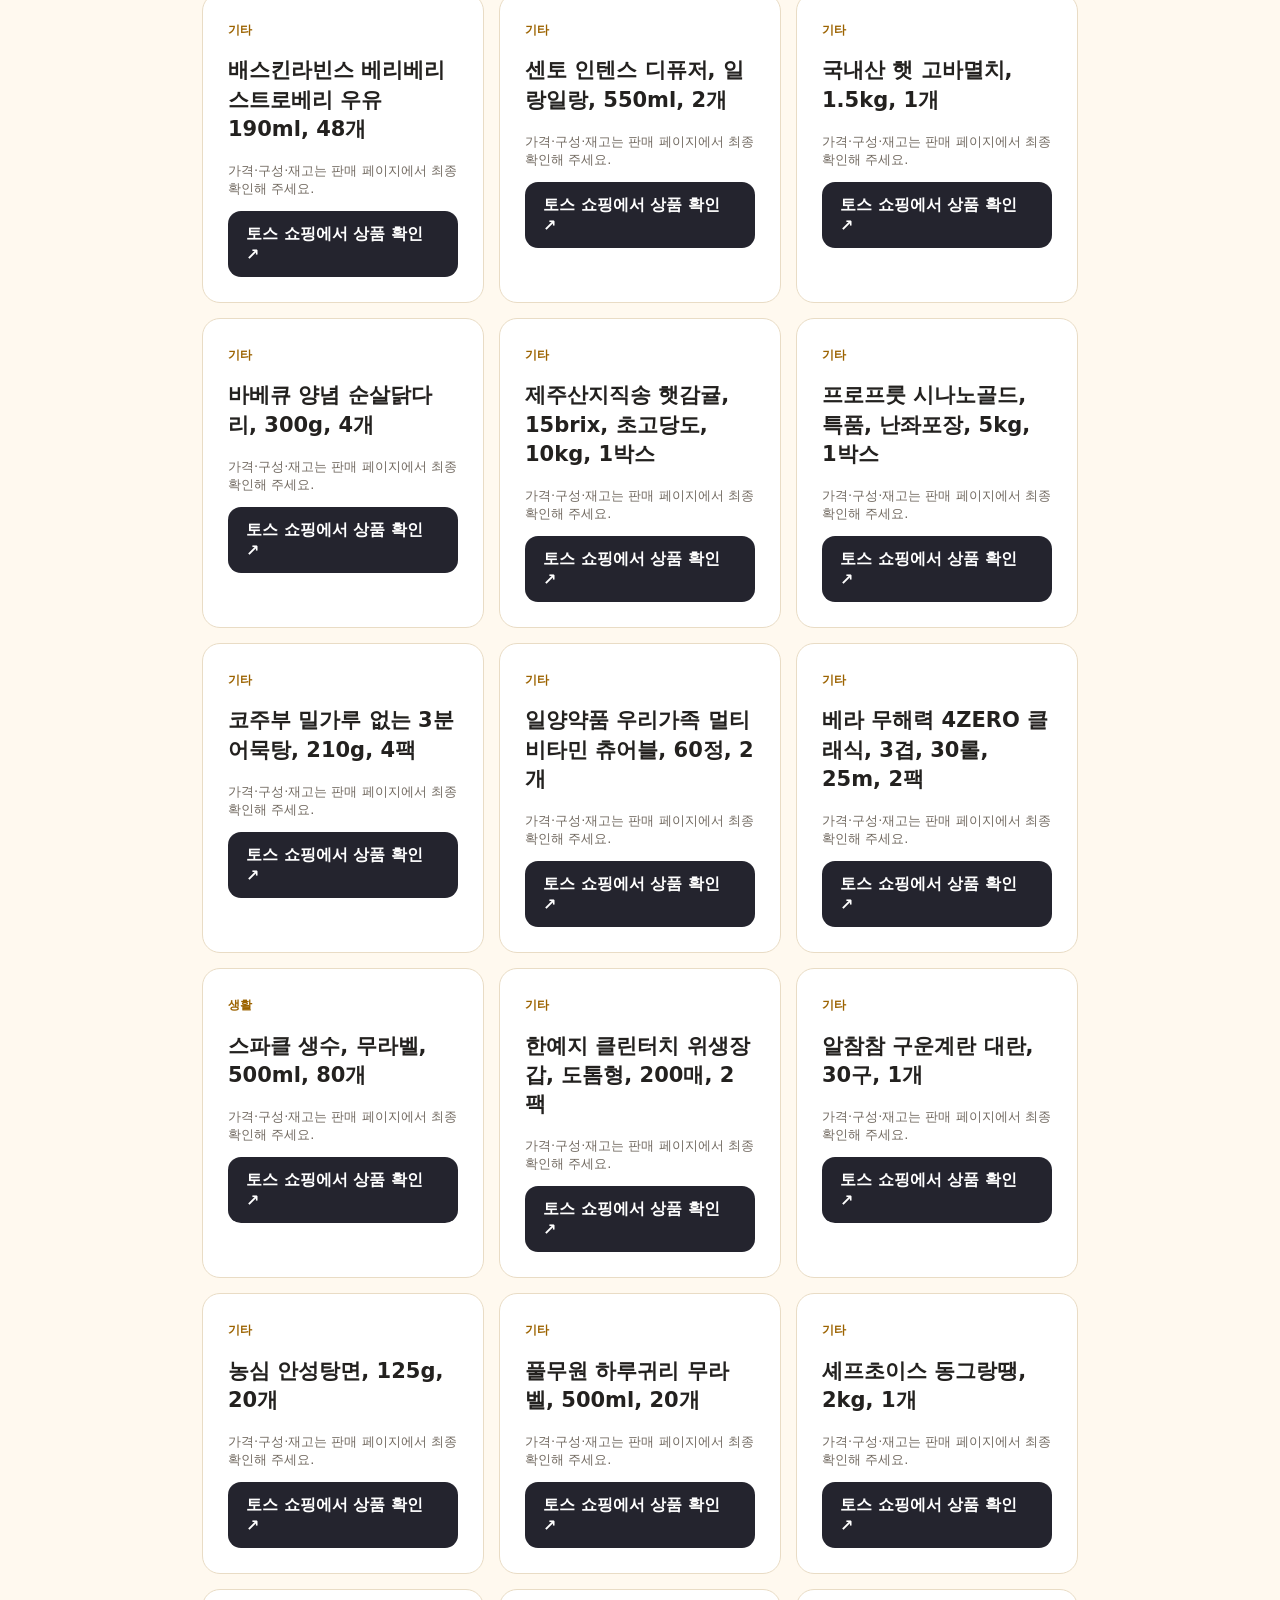
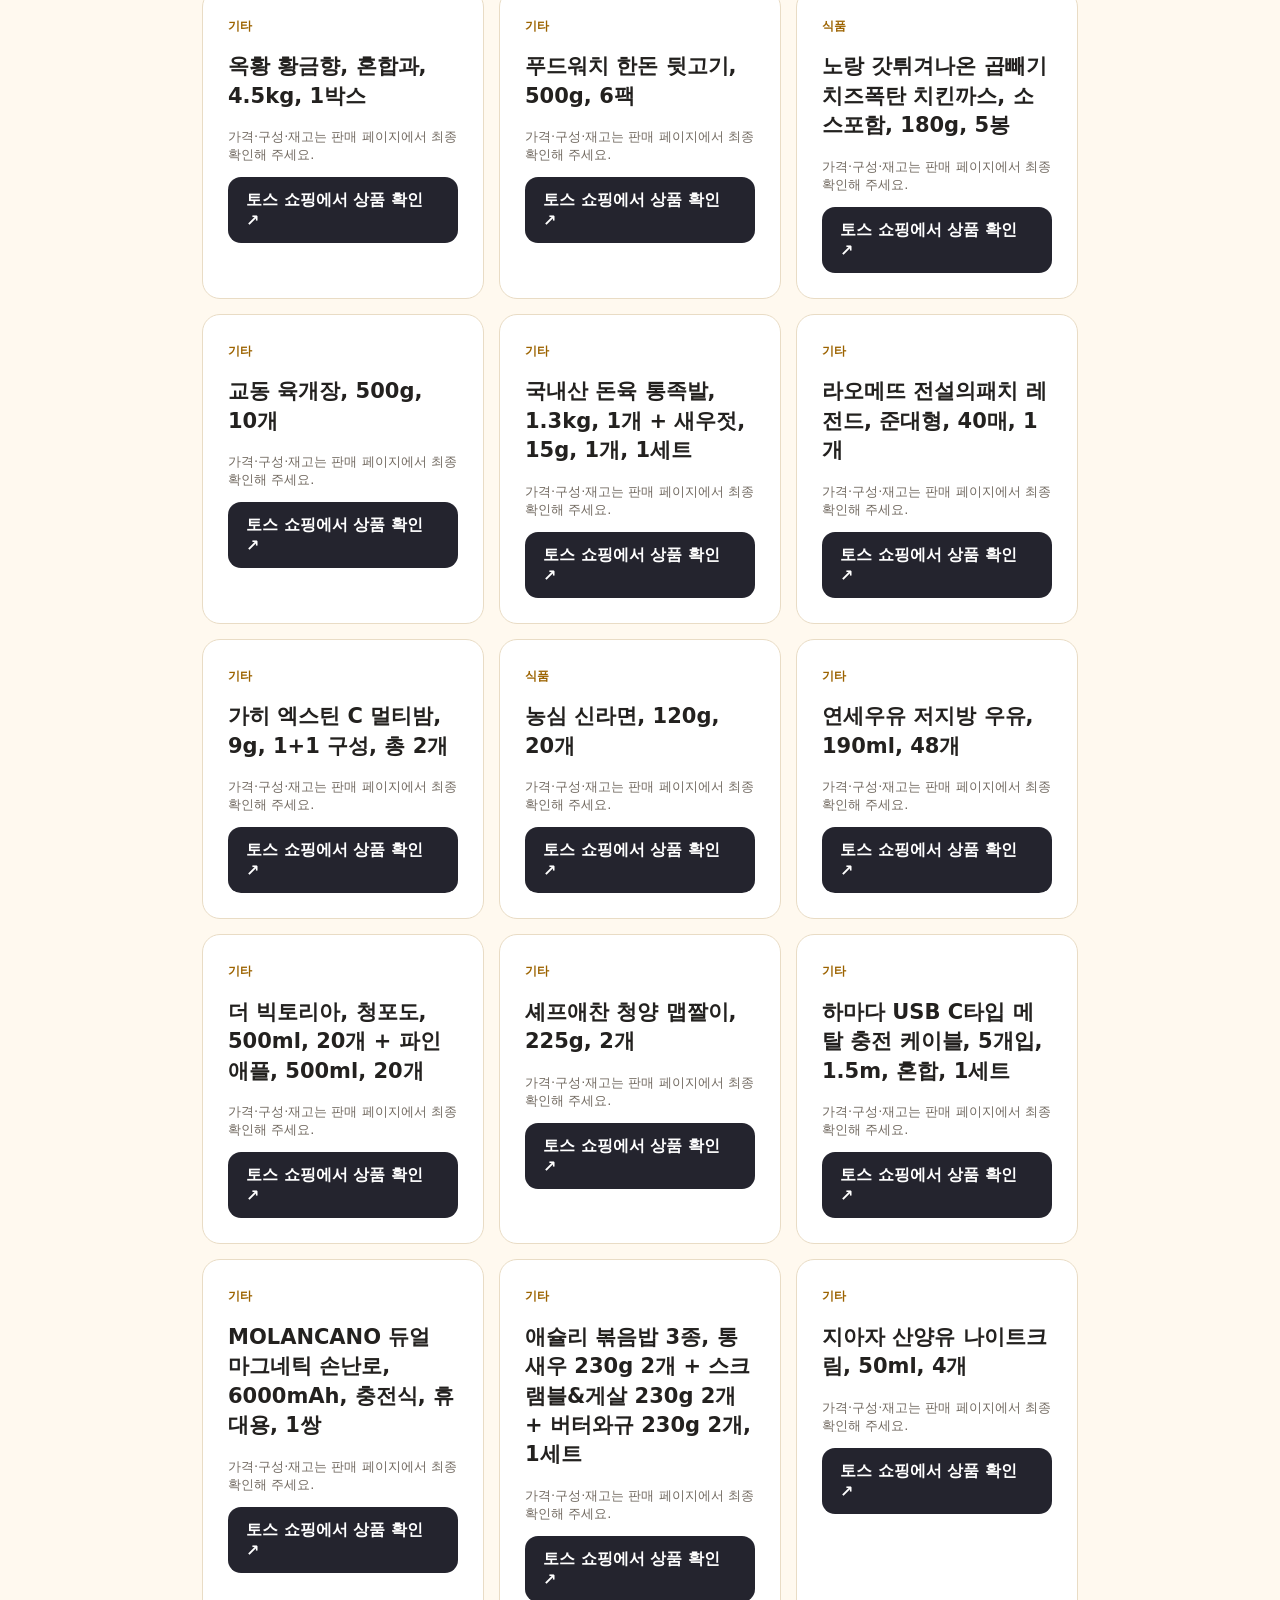
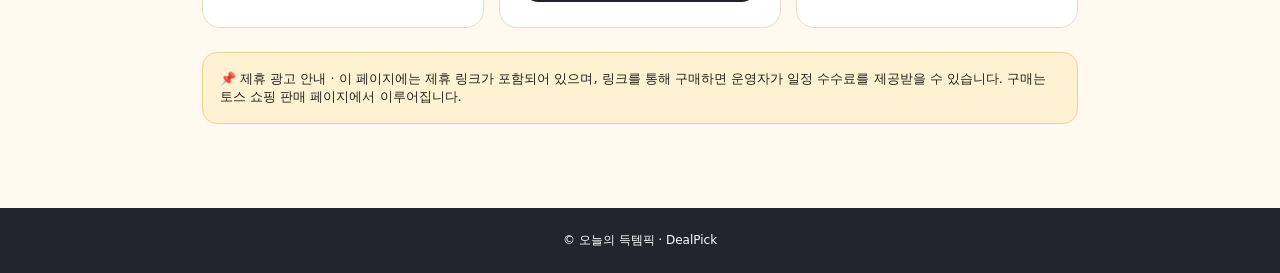
==== commit 59182182: "DealPick: add approved product links (newest first)" ====
--- a/shop.html
+++ b/shop.html
@@ -3,6 +3,7 @@
 </head><body><header class="hero"><div class="wrap"><small>🛍️ TODAY'S DEALPICK · SHOP LINKS</small><h1>영상에서 본 상품,<br>여기서 확인하세요.</h1><p>오늘의 득템픽이 소개한 상품을 모았습니다. 구매 전 가격과 구성은 판매 페이지에서 다시 확인하세요.</p></div></header>
 <main class="wrap main"><div class="top"><h2>추천 상품 <span id="count"></span></h2><input id="search" placeholder="상품명 검색" aria-label="상품명 검색"></div><!-- DealPick newest-first order -->
 <div class="items" id="items">
+<article class="item"><span class="type">기타</span><h2>수뜰리에 퍼퓸 고체 탈취제, 데이지향, 310g, 2개</h2><p>가격·구성·재고는 판매 페이지에서 최종 확인해 주세요.</p><a class="buy" target="_blank" rel="noopener noreferrer nofollow sponsored" href="https://toss.shopping/_m/DMJUtN7y">토스 쇼핑에서 상품 확인 ↗</a></article>
 <article class="item"><span class="type">생활</span><h2>블루나 본 물티슈 퓨어 캡형 저자극 대용량, 100매, 10팩, 1박스</h2><p>가격·구성·재고는 판매 페이지에서 최종 확인해 주세요.</p><a class="buy" target="_blank" rel="noopener noreferrer nofollow sponsored" href="https://toss.shopping/_m/b8V00mP2">토스 쇼핑에서 상품 확인 ↗</a></article>
 <article class="item"><span class="type">기타</span><h2>수뜰리에 퍼퓸 고체 탈취제, 밤쉘향, 310g, 1개</h2><p>가격·구성·재고는 판매 페이지에서 최종 확인해 주세요.</p><a class="buy" target="_blank" rel="noopener noreferrer nofollow sponsored" href="https://toss.shopping/_m/LgLoZy8e">토스 쇼핑에서 상품 확인 ↗</a></article>
 <article class="item"><span class="type">기타</span><h2>에이팔란스 대용량 보조배터리, 20000mAh, 블랙, 1개</h2><p>가격·구성·재고는 판매 페이지에서 최종 확인해 주세요.</p><a class="buy" target="_blank" rel="noopener noreferrer nofollow sponsored" href="https://toss.shopping/_m/5mR9awY3">토스 쇼핑에서 상품 확인 ↗</a></article>
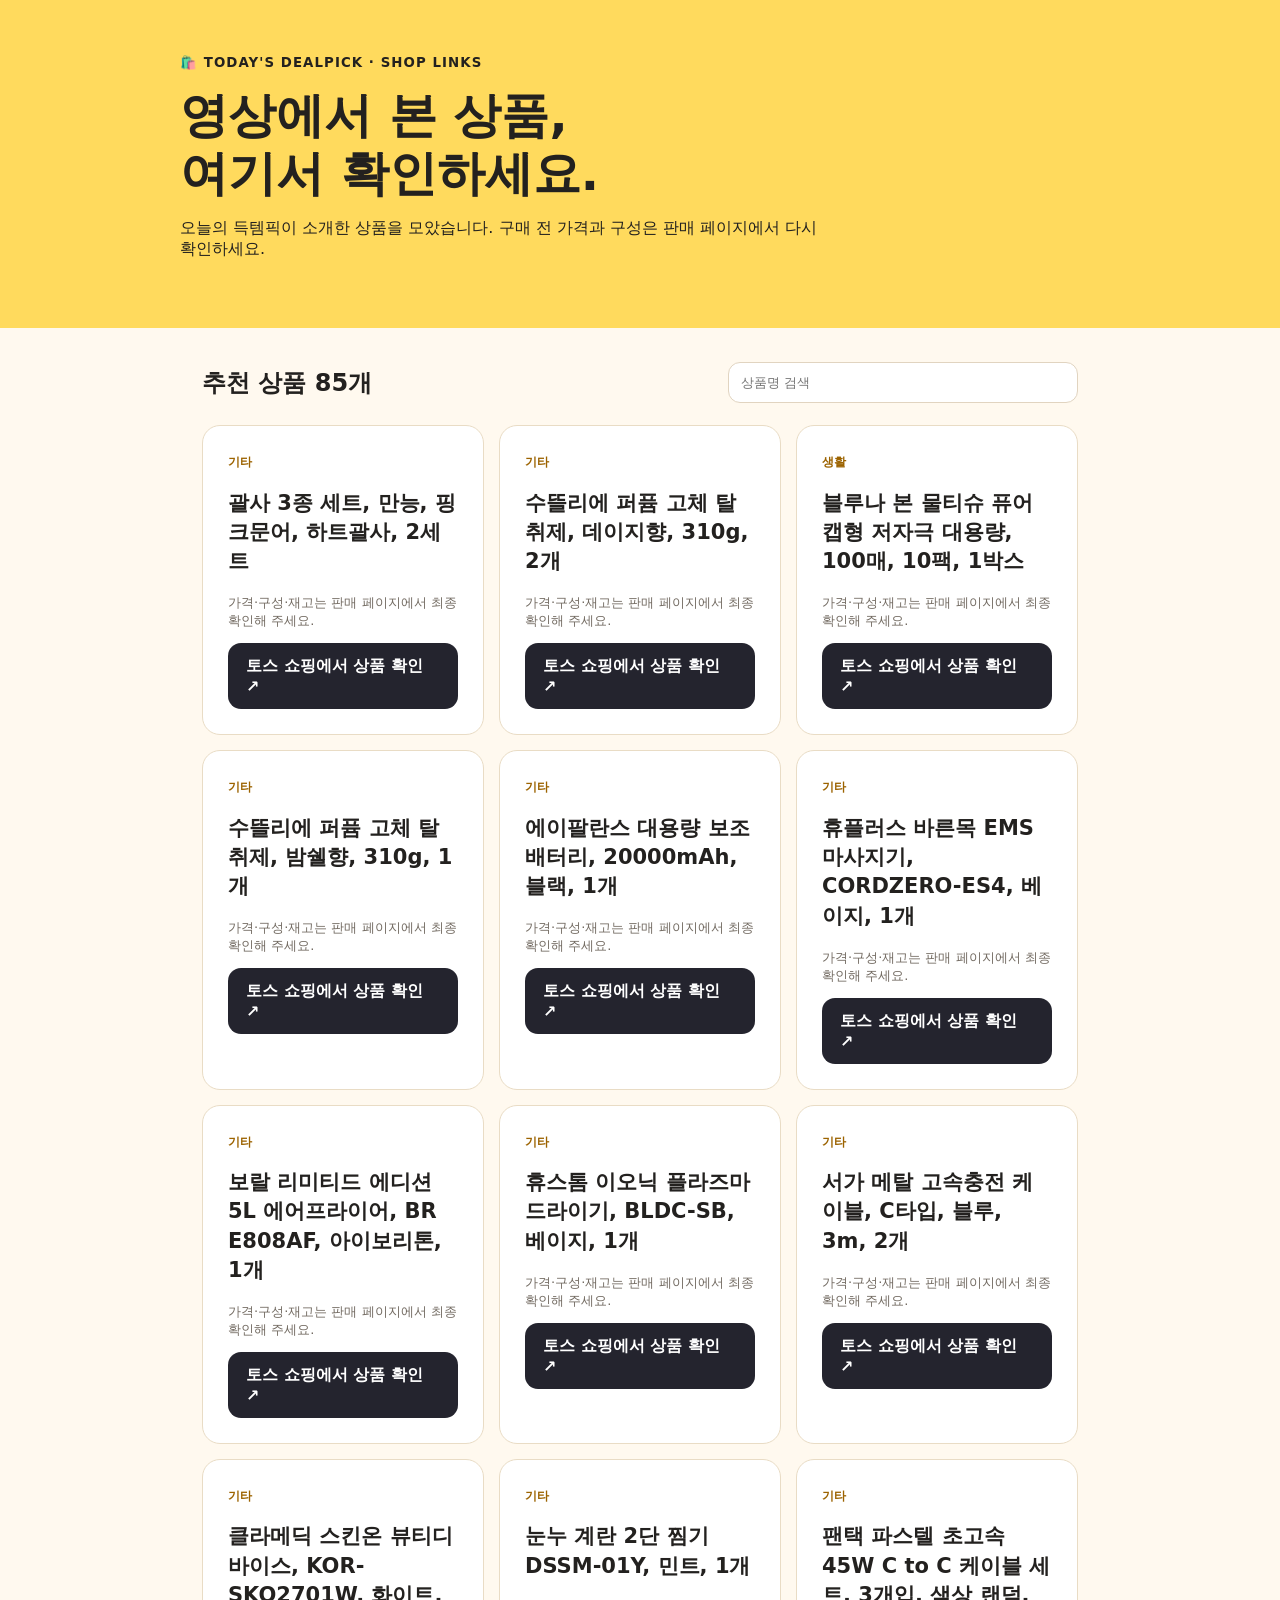
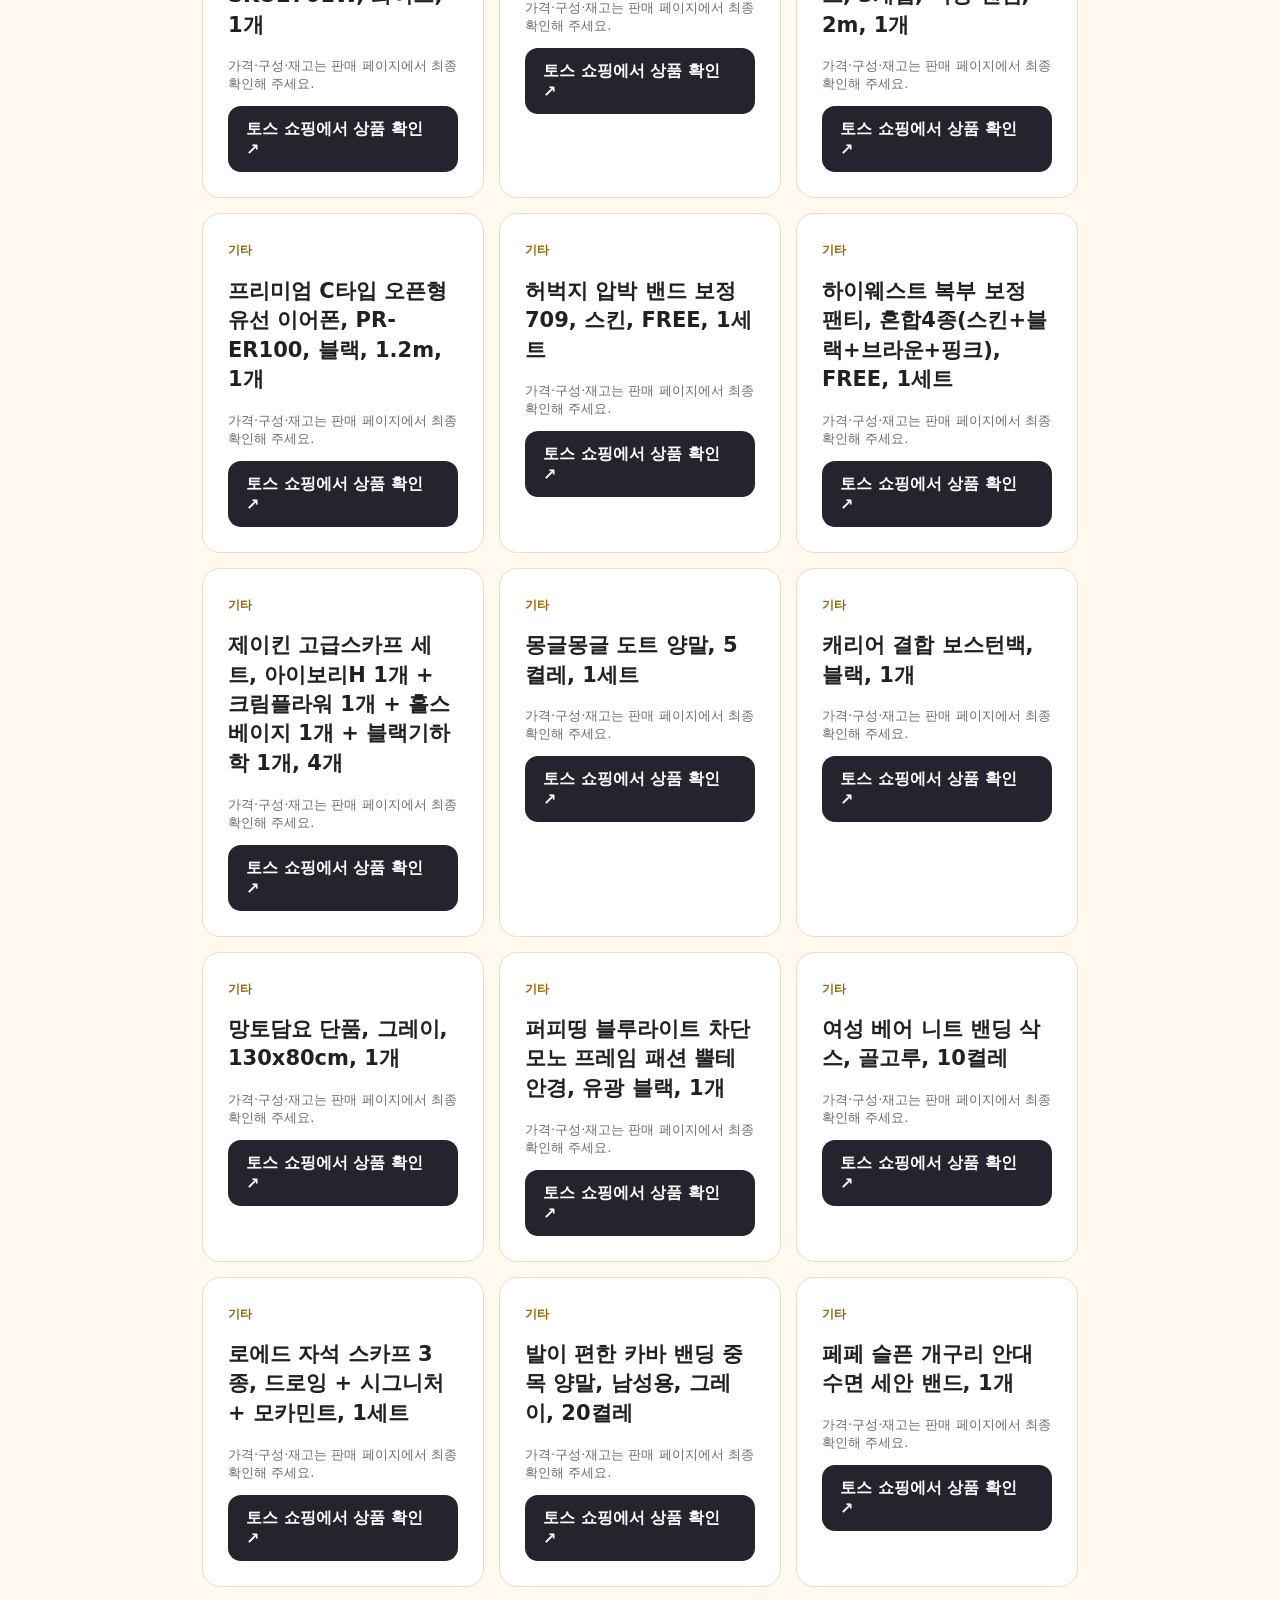
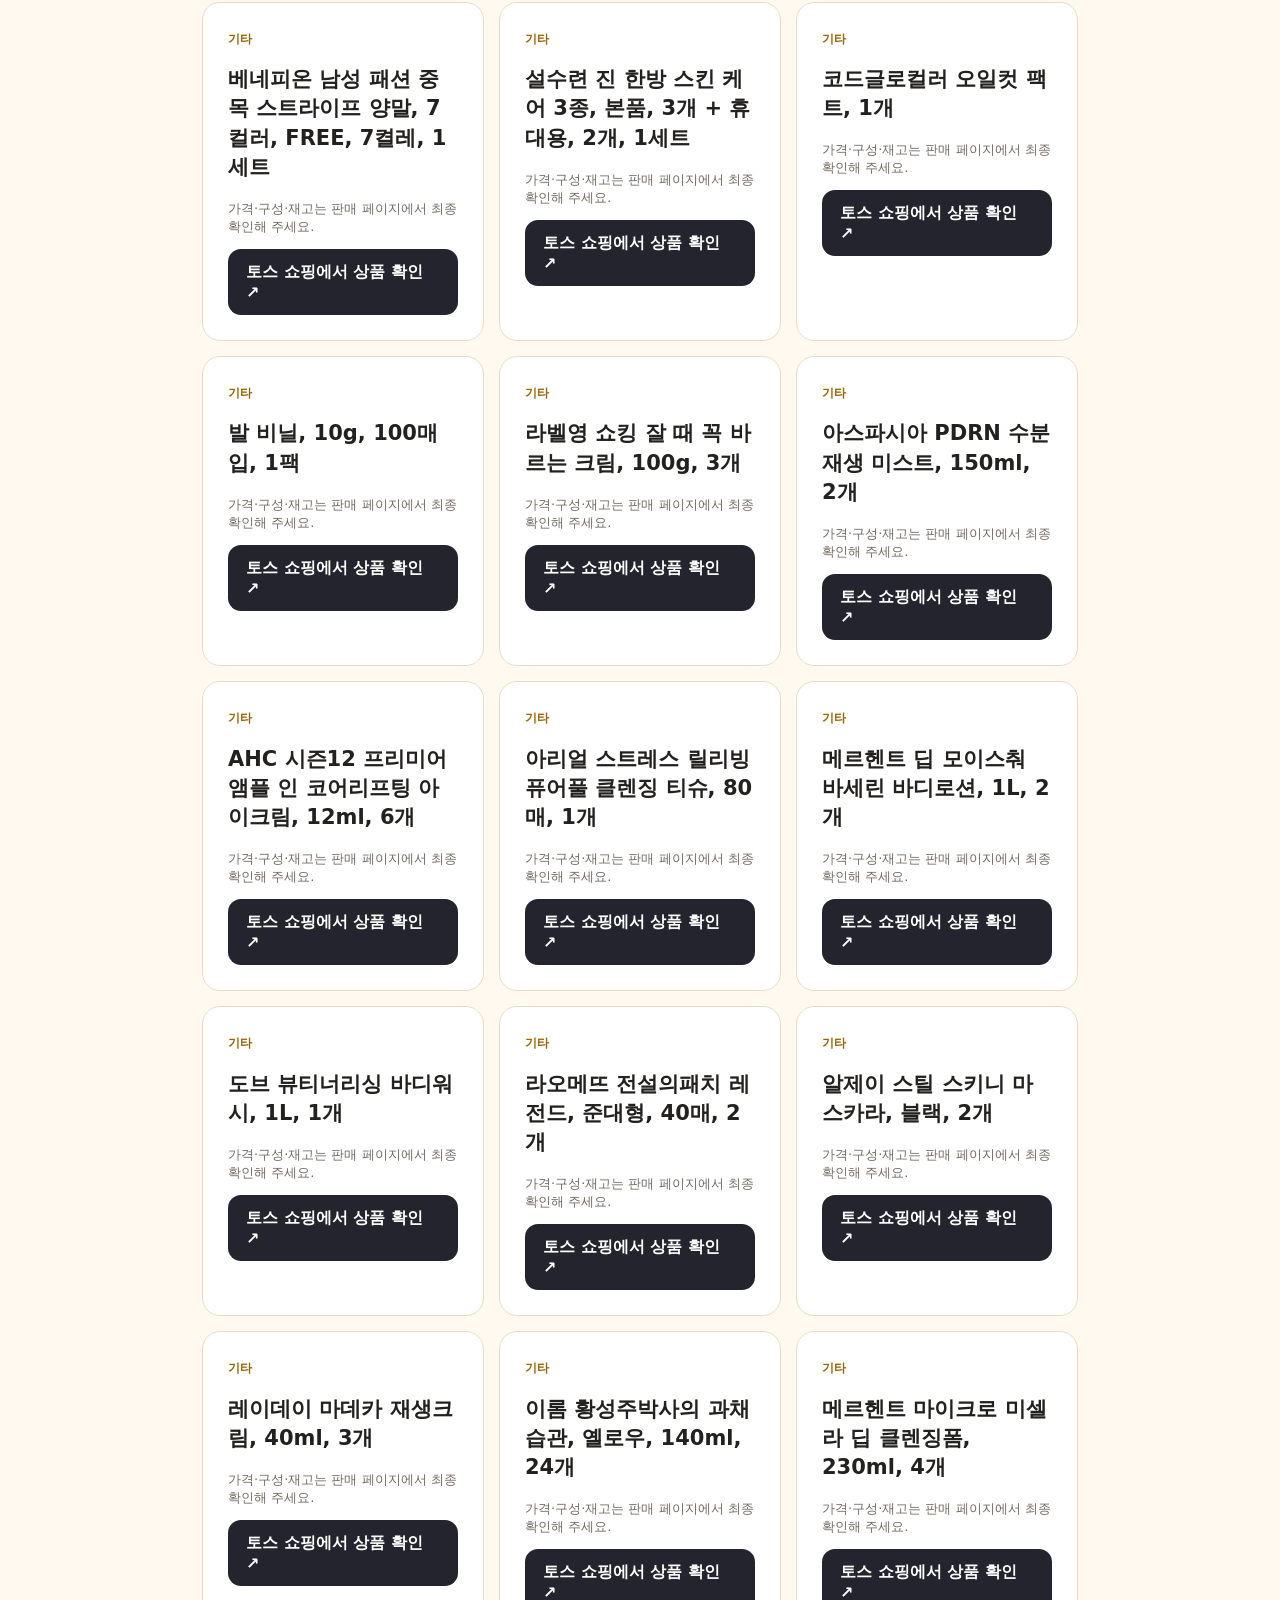
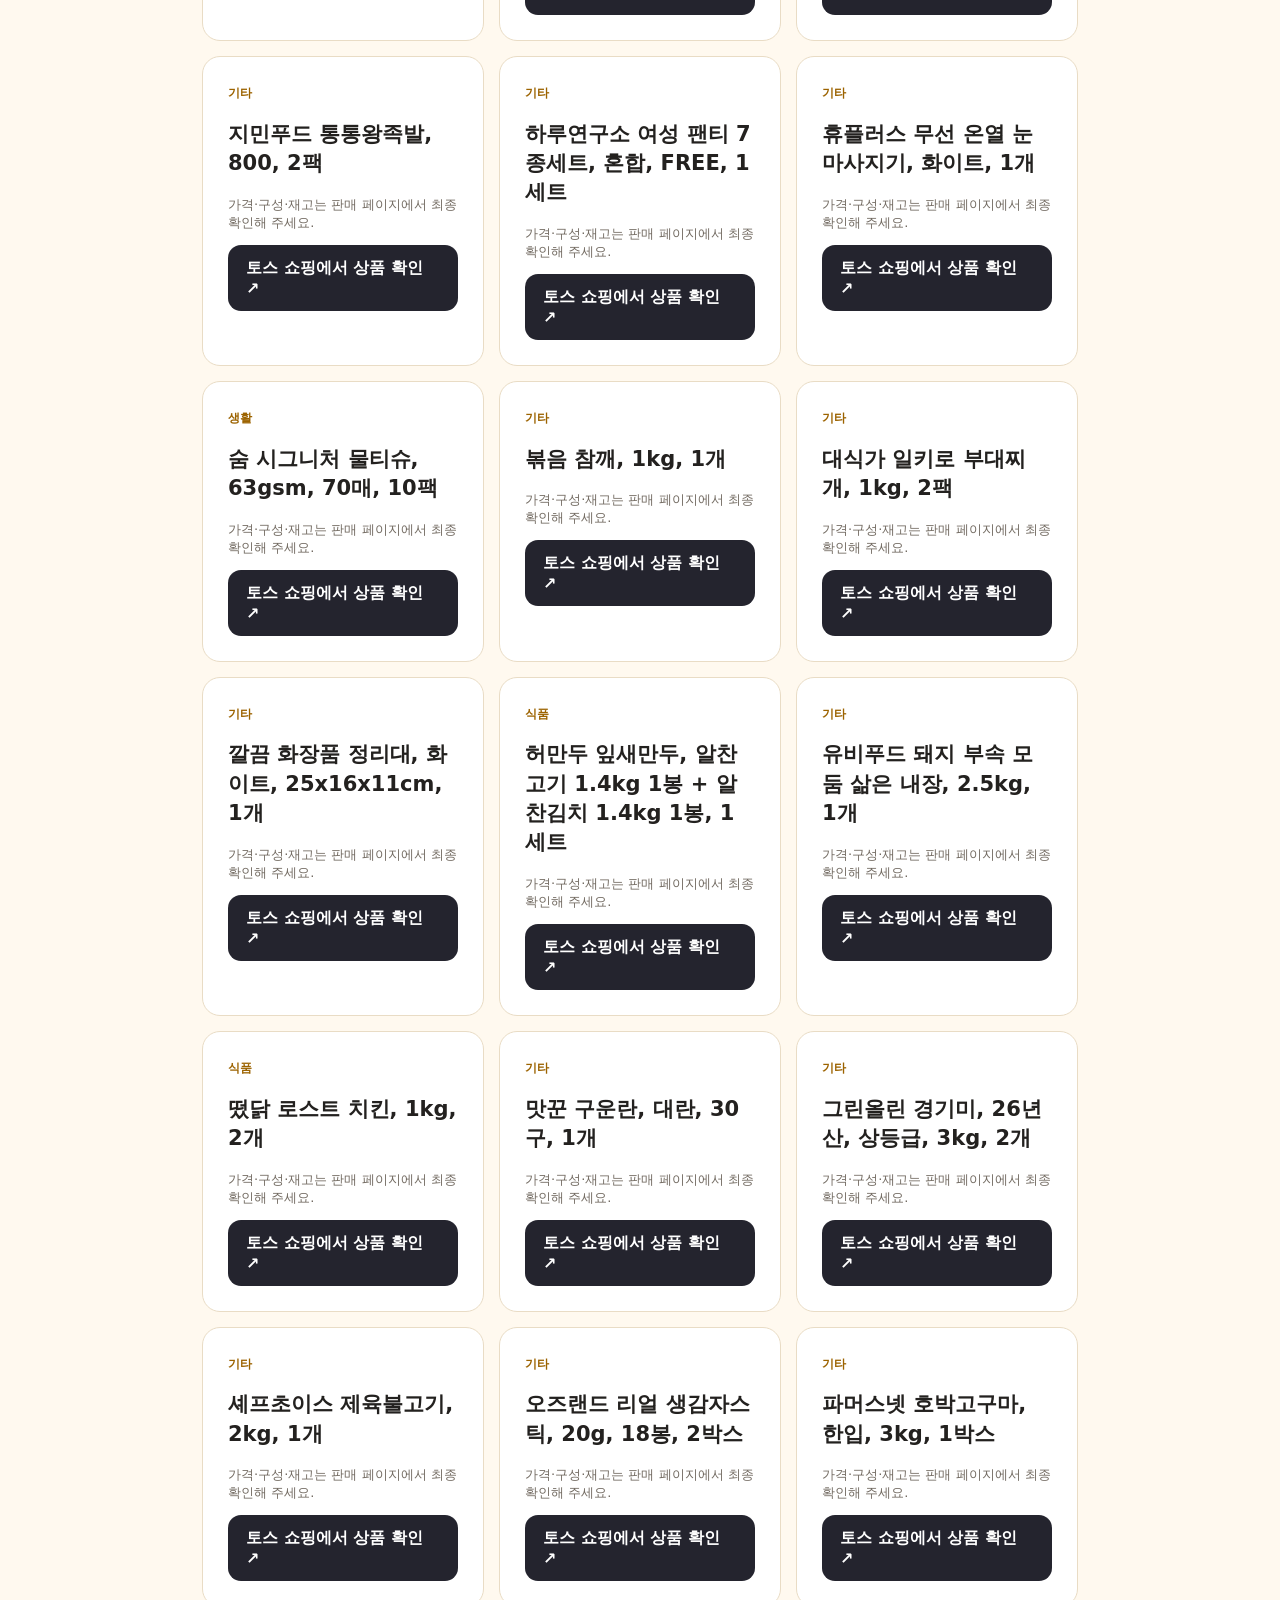
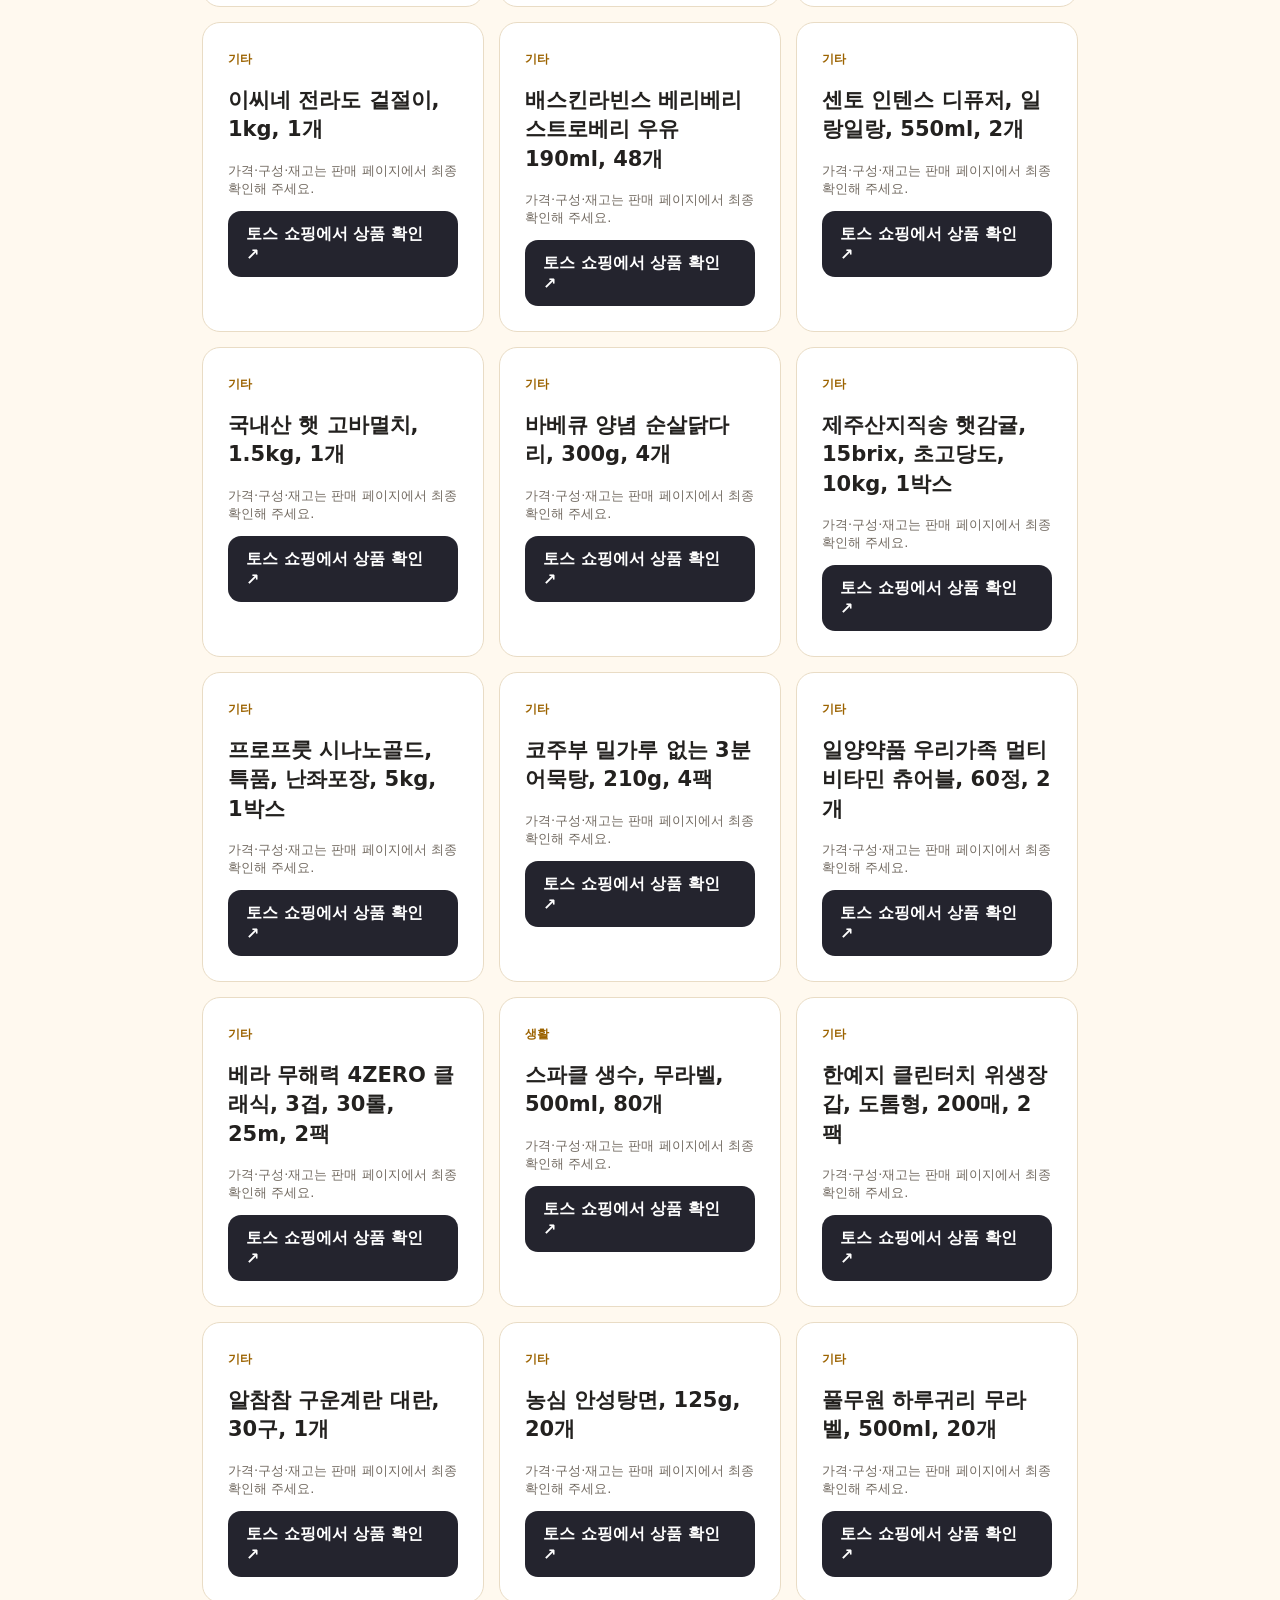
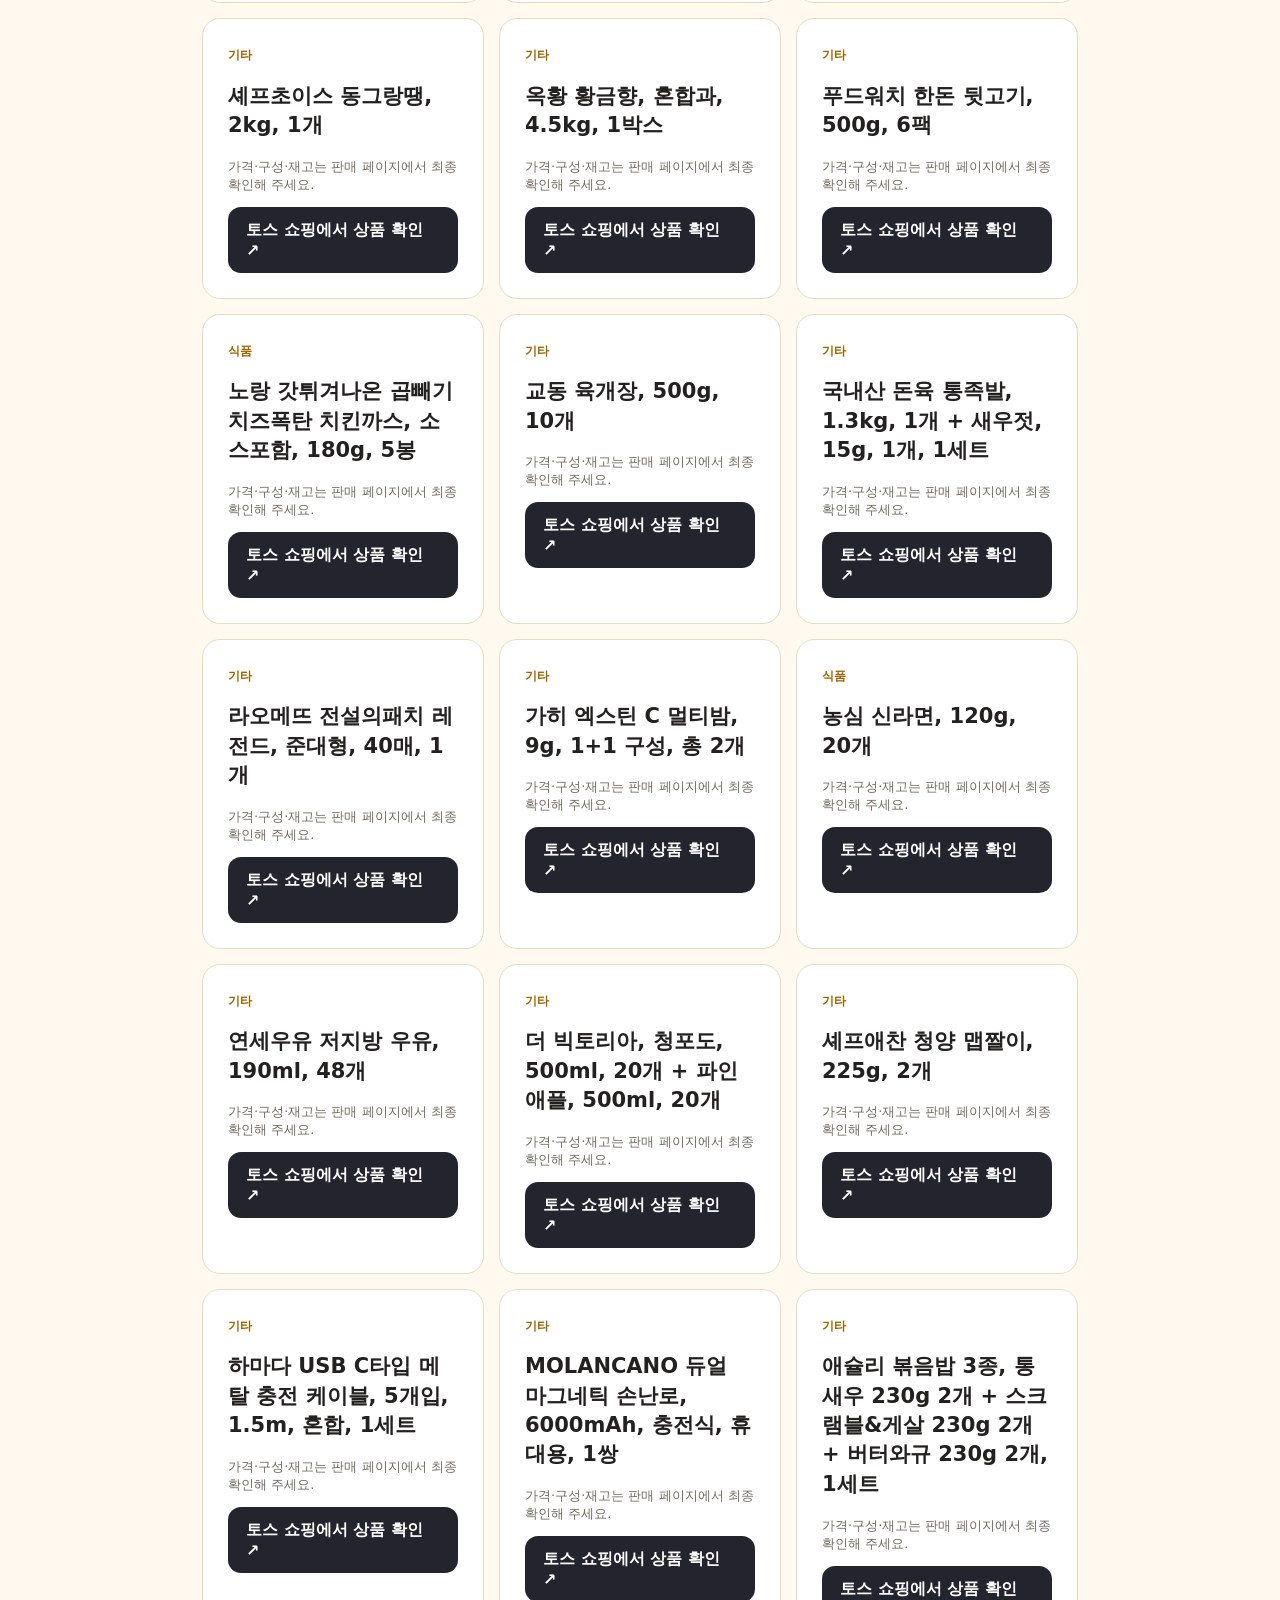
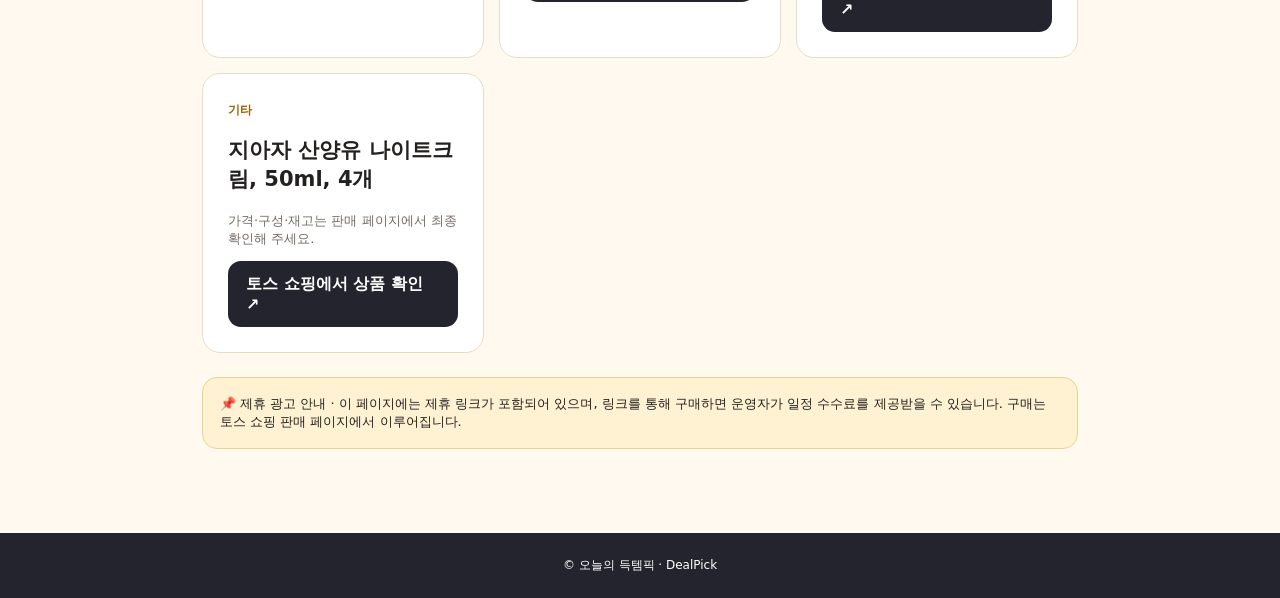
==== commit 660b0dc7: "DealPick: add approved product links (newest first)" ====
--- a/shop.html
+++ b/shop.html
@@ -3,6 +3,7 @@
 </head><body><header class="hero"><div class="wrap"><small>🛍️ TODAY'S DEALPICK · SHOP LINKS</small><h1>영상에서 본 상품,<br>여기서 확인하세요.</h1><p>오늘의 득템픽이 소개한 상품을 모았습니다. 구매 전 가격과 구성은 판매 페이지에서 다시 확인하세요.</p></div></header>
 <main class="wrap main"><div class="top"><h2>추천 상품 <span id="count"></span></h2><input id="search" placeholder="상품명 검색" aria-label="상품명 검색"></div><!-- DealPick newest-first order -->
 <div class="items" id="items">
+<article class="item"><span class="type">기타</span><h2>괄사 3종 세트, 만능, 핑크문어, 하트괄사, 2세트</h2><p>가격·구성·재고는 판매 페이지에서 최종 확인해 주세요.</p><a class="buy" target="_blank" rel="noopener noreferrer nofollow sponsored" href="https://toss.shopping/_m/P7xGBL8j">토스 쇼핑에서 상품 확인 ↗</a></article>
 <article class="item"><span class="type">기타</span><h2>수뜰리에 퍼퓸 고체 탈취제, 데이지향, 310g, 2개</h2><p>가격·구성·재고는 판매 페이지에서 최종 확인해 주세요.</p><a class="buy" target="_blank" rel="noopener noreferrer nofollow sponsored" href="https://toss.shopping/_m/DMJUtN7y">토스 쇼핑에서 상품 확인 ↗</a></article>
 <article class="item"><span class="type">생활</span><h2>블루나 본 물티슈 퓨어 캡형 저자극 대용량, 100매, 10팩, 1박스</h2><p>가격·구성·재고는 판매 페이지에서 최종 확인해 주세요.</p><a class="buy" target="_blank" rel="noopener noreferrer nofollow sponsored" href="https://toss.shopping/_m/b8V00mP2">토스 쇼핑에서 상품 확인 ↗</a></article>
 <article class="item"><span class="type">기타</span><h2>수뜰리에 퍼퓸 고체 탈취제, 밤쉘향, 310g, 1개</h2><p>가격·구성·재고는 판매 페이지에서 최종 확인해 주세요.</p><a class="buy" target="_blank" rel="noopener noreferrer nofollow sponsored" href="https://toss.shopping/_m/LgLoZy8e">토스 쇼핑에서 상품 확인 ↗</a></article>
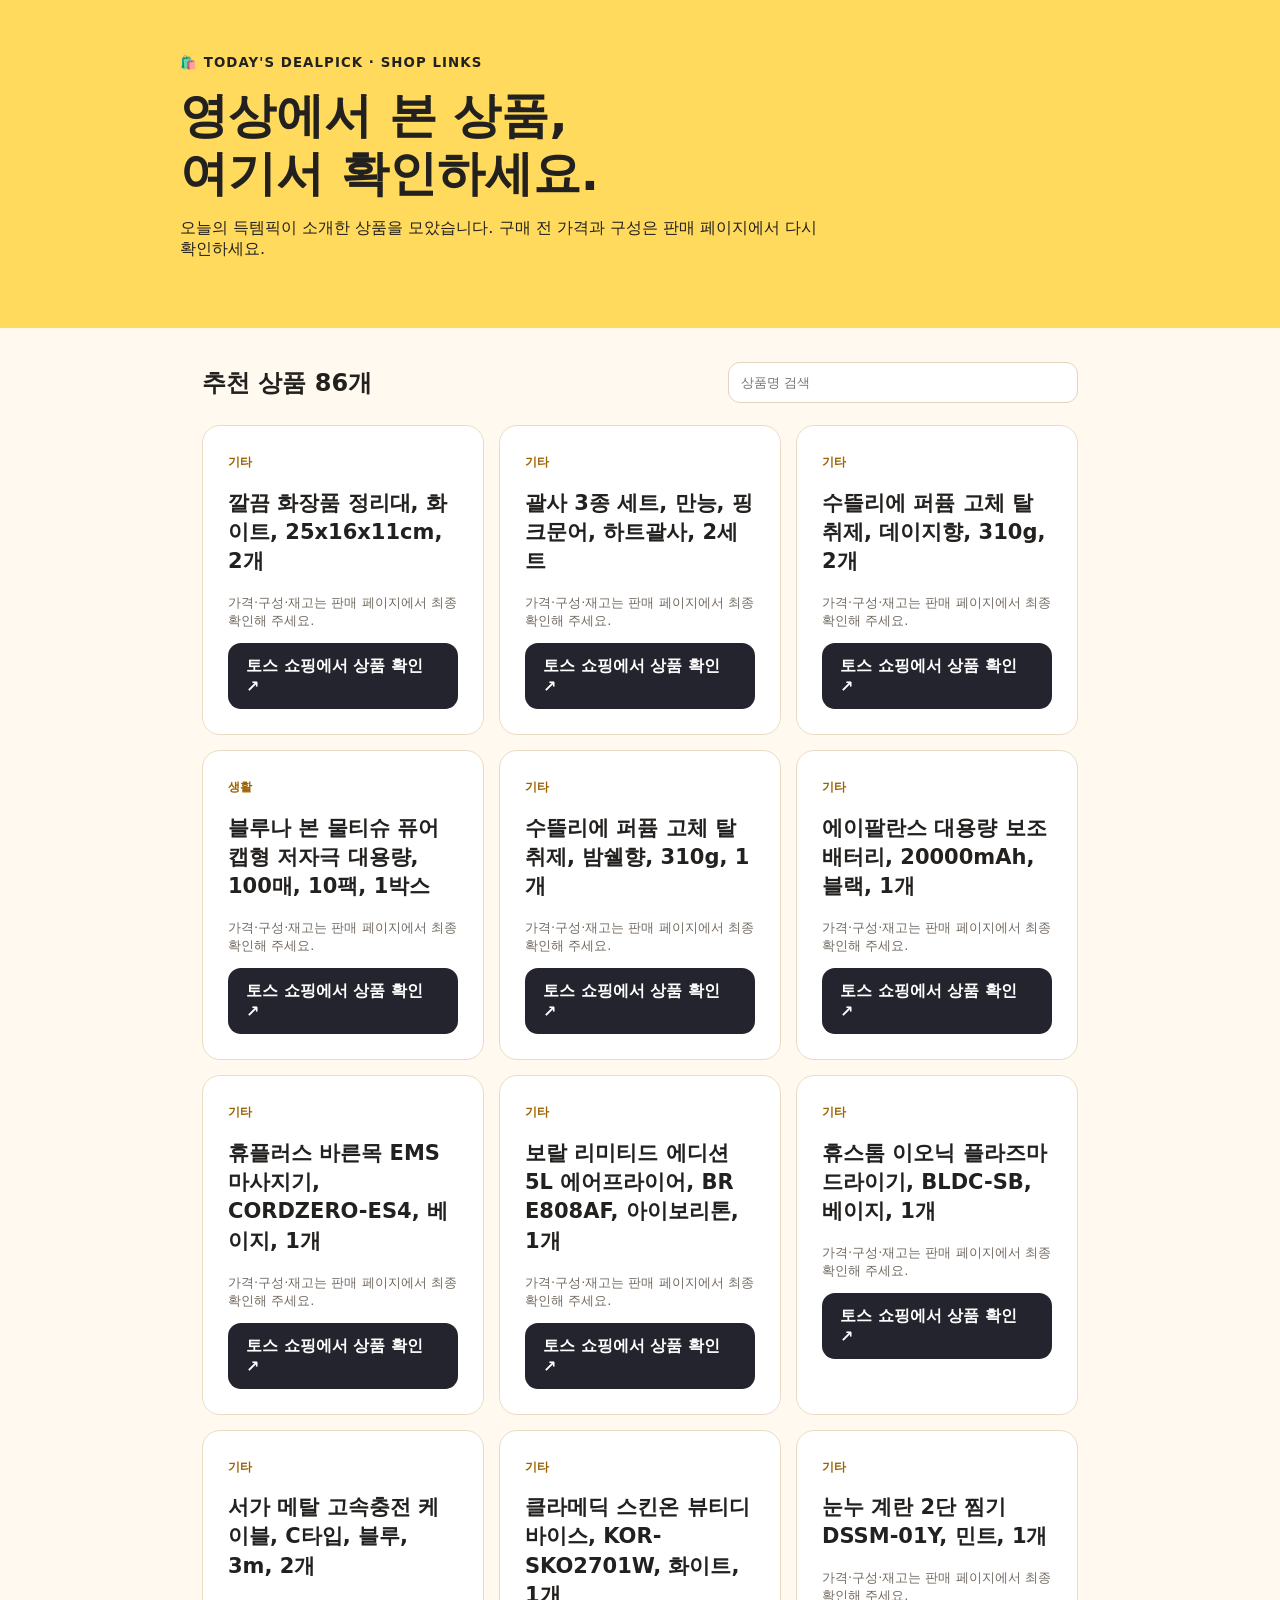
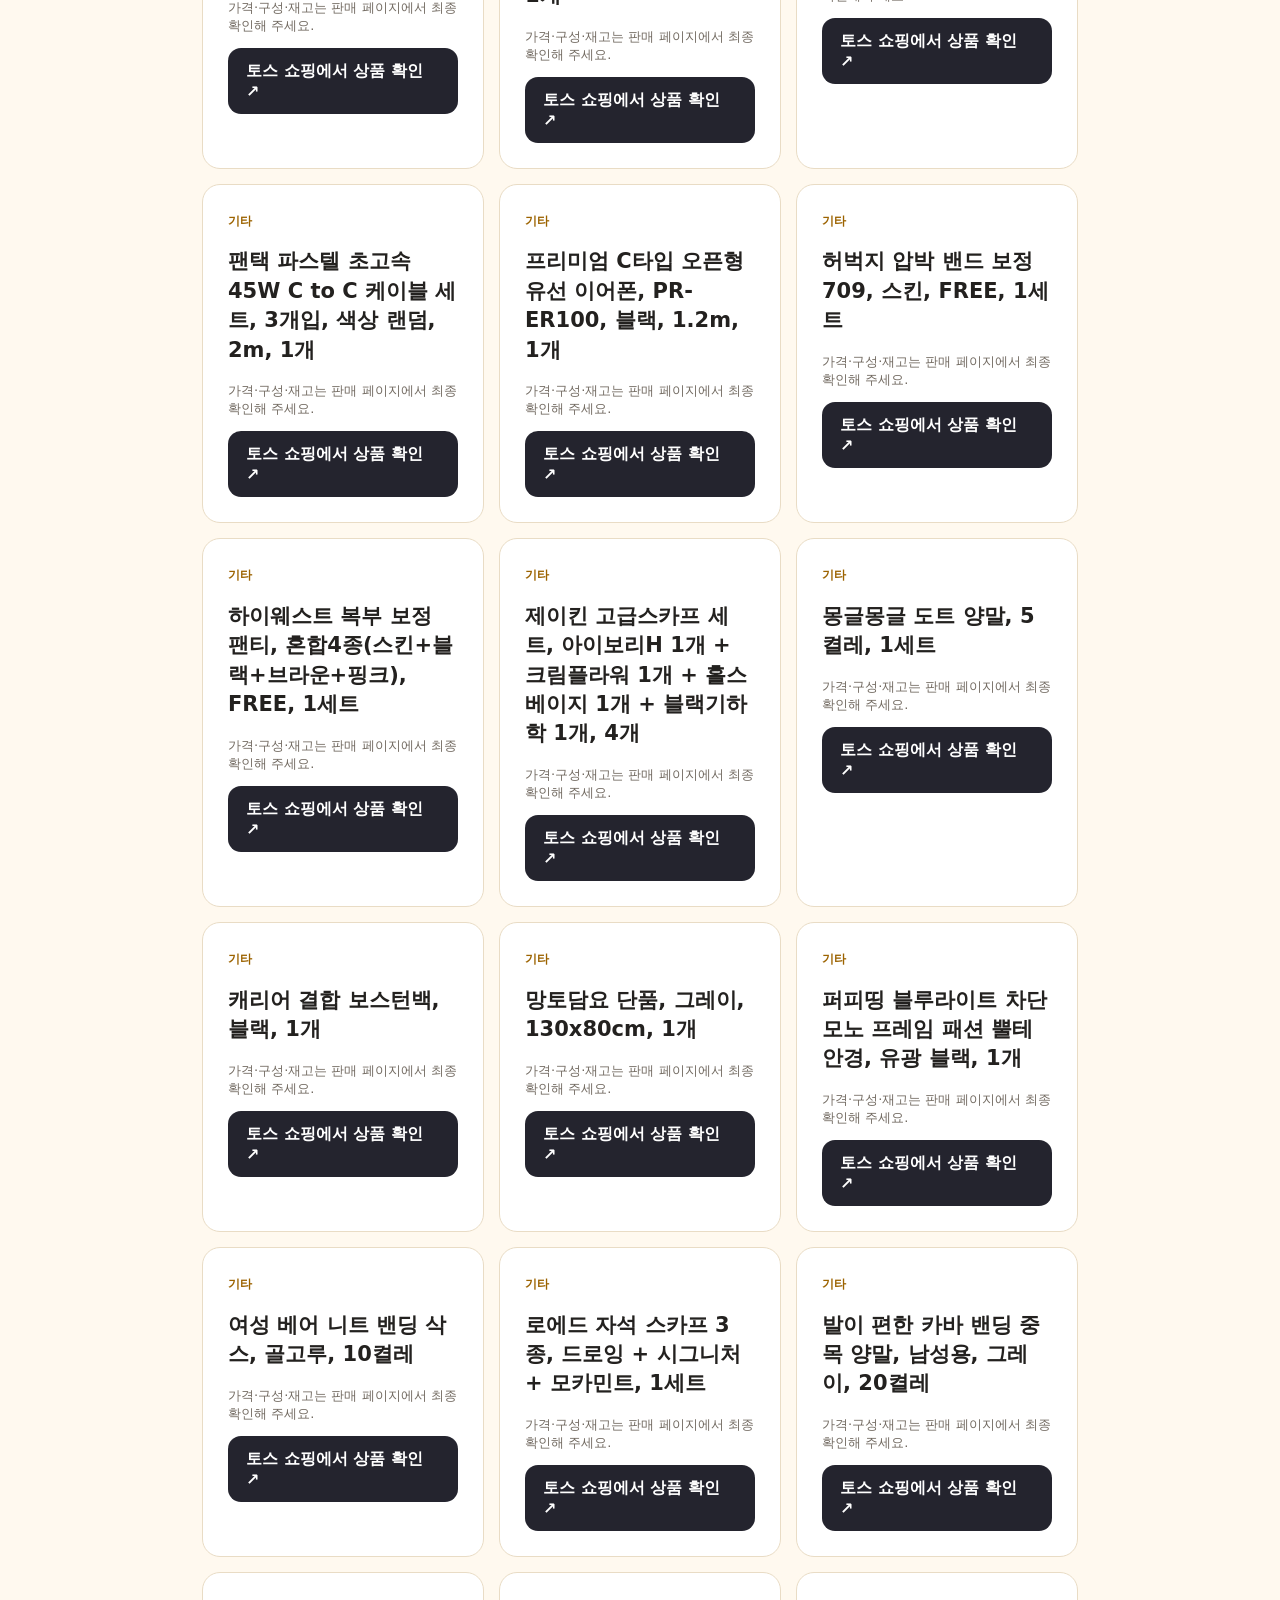
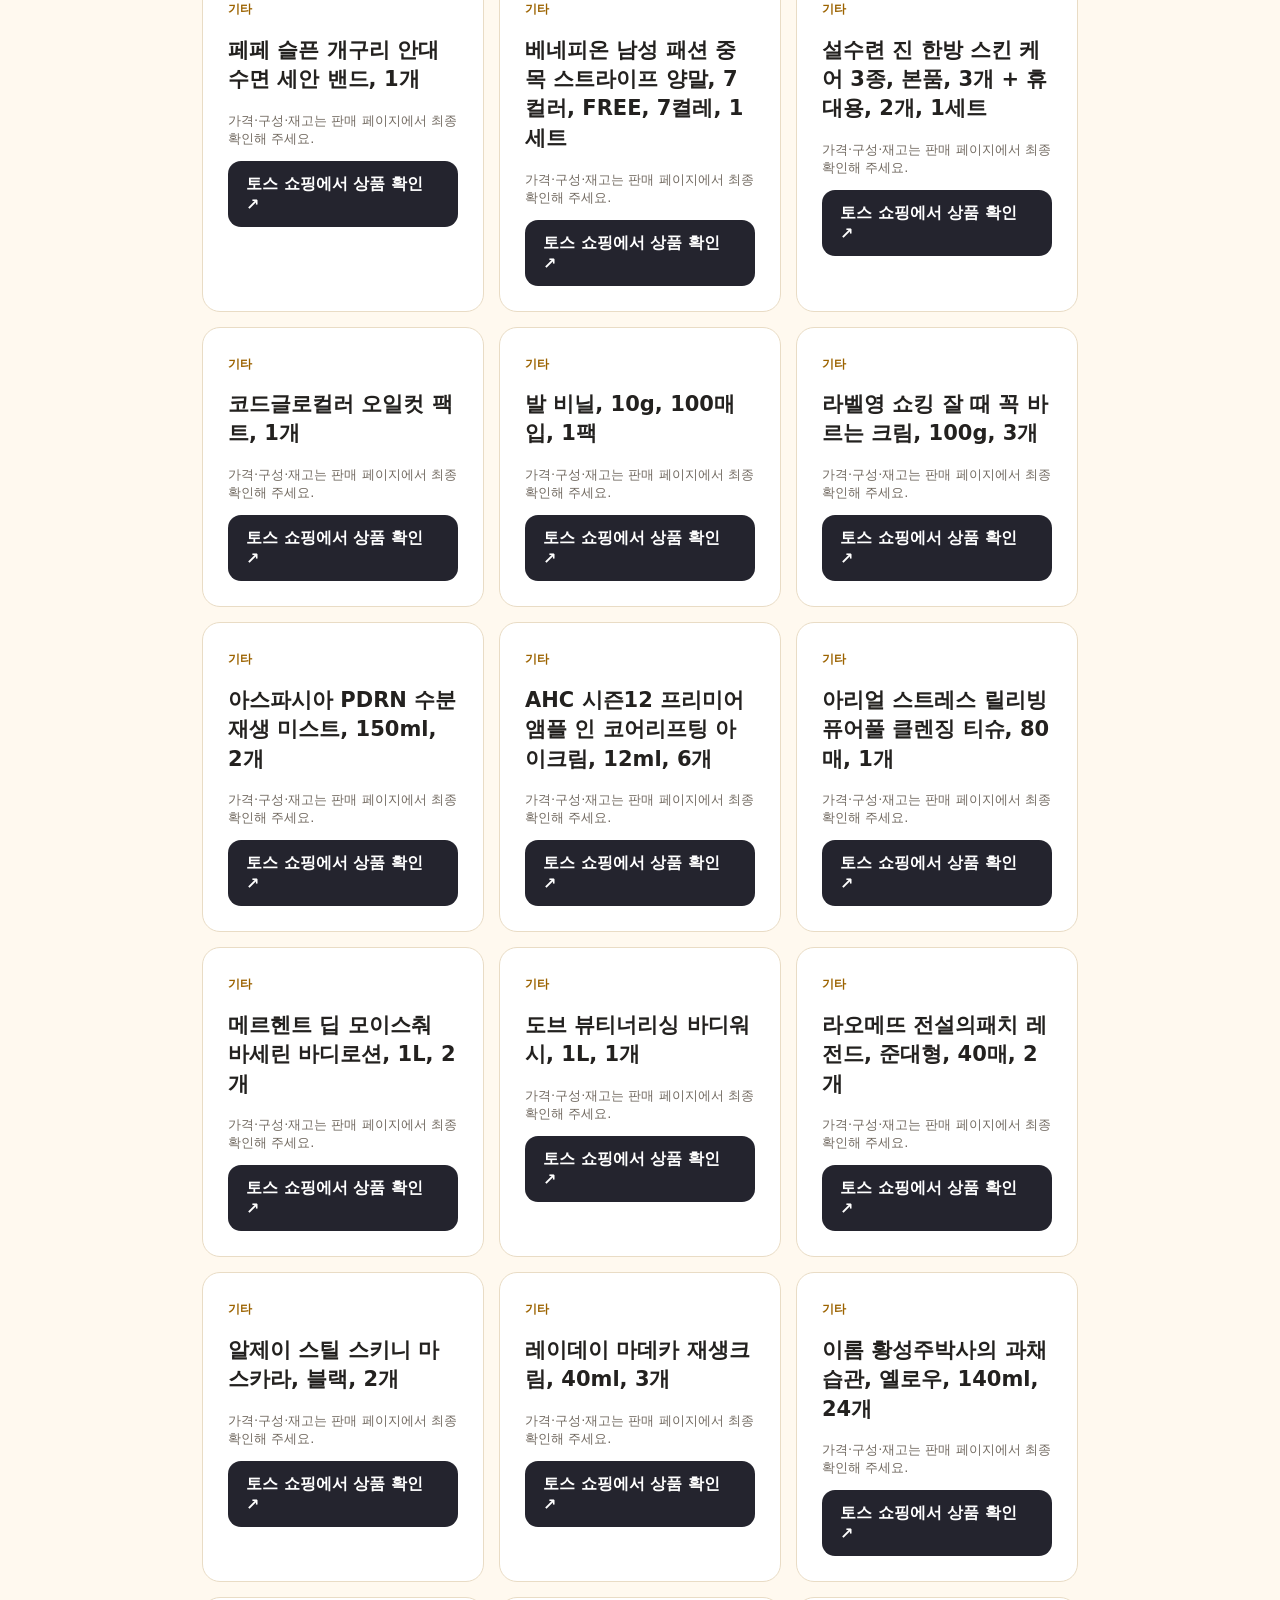
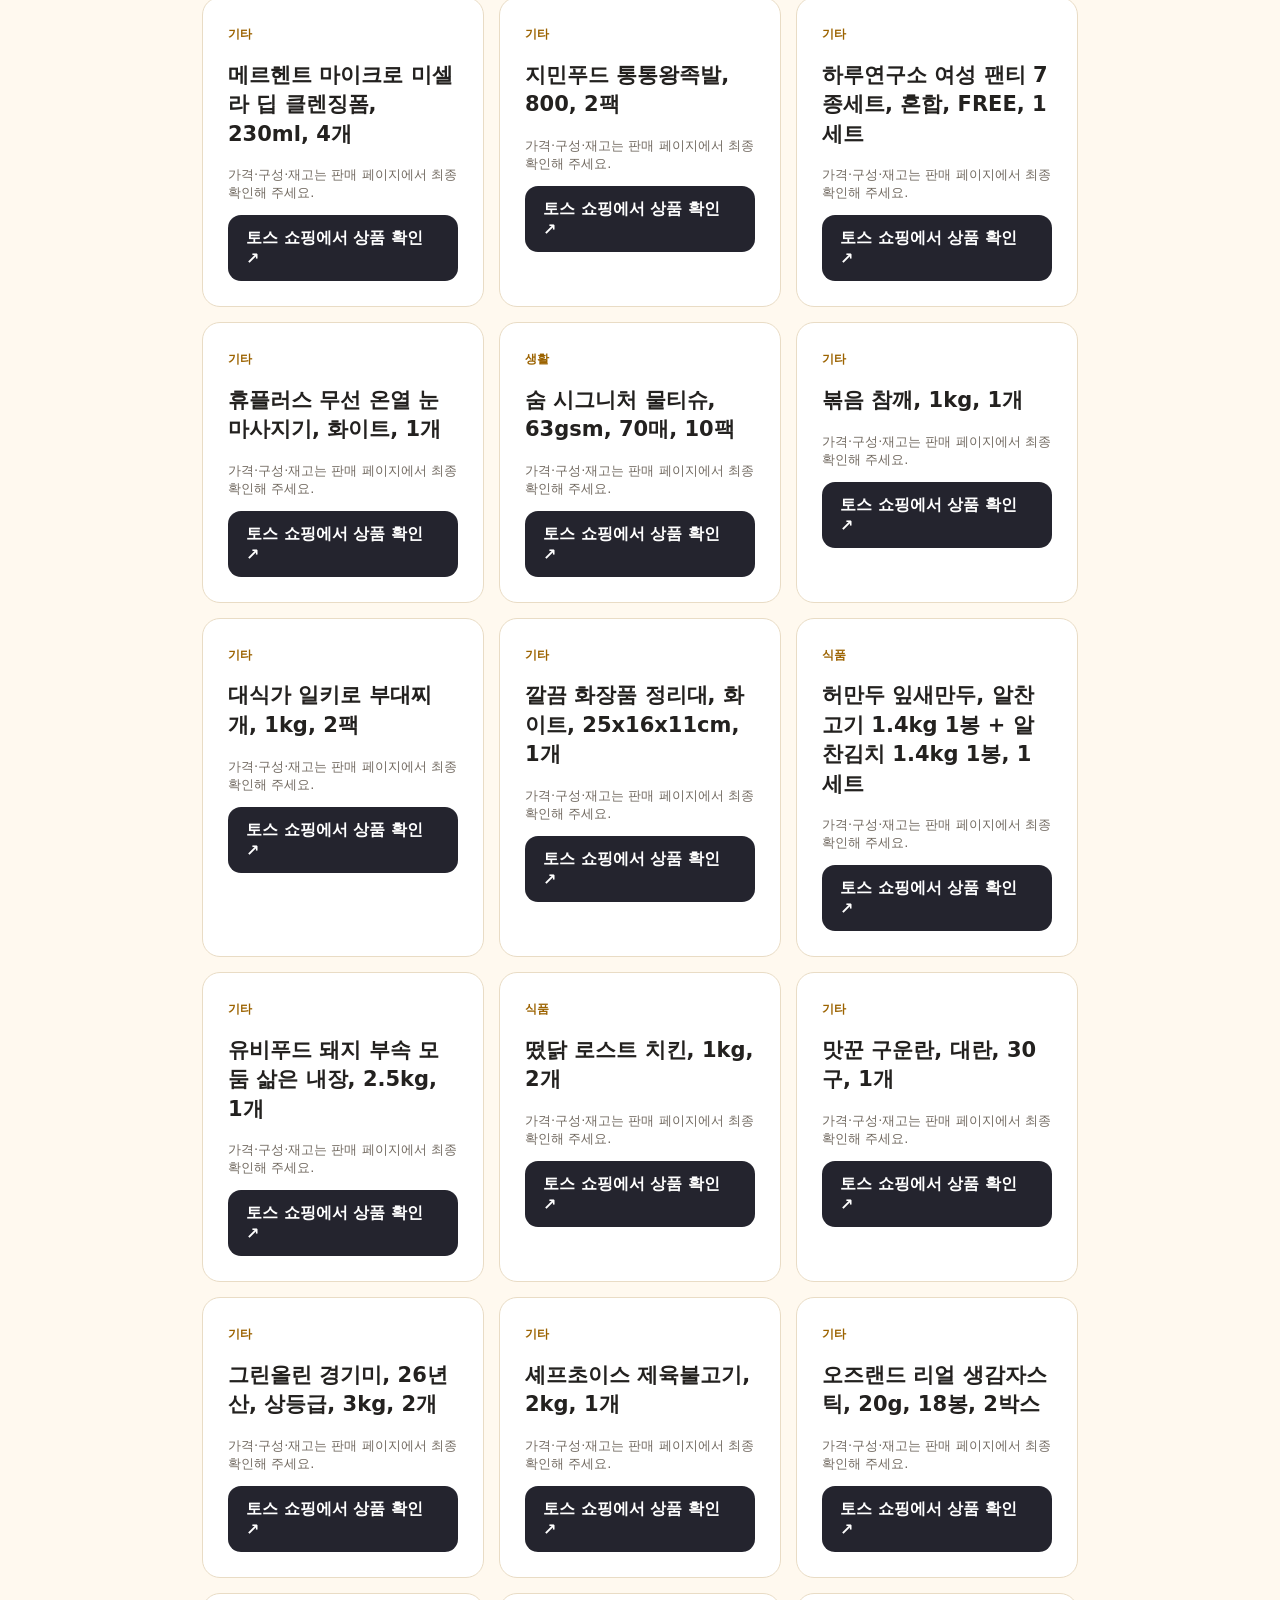
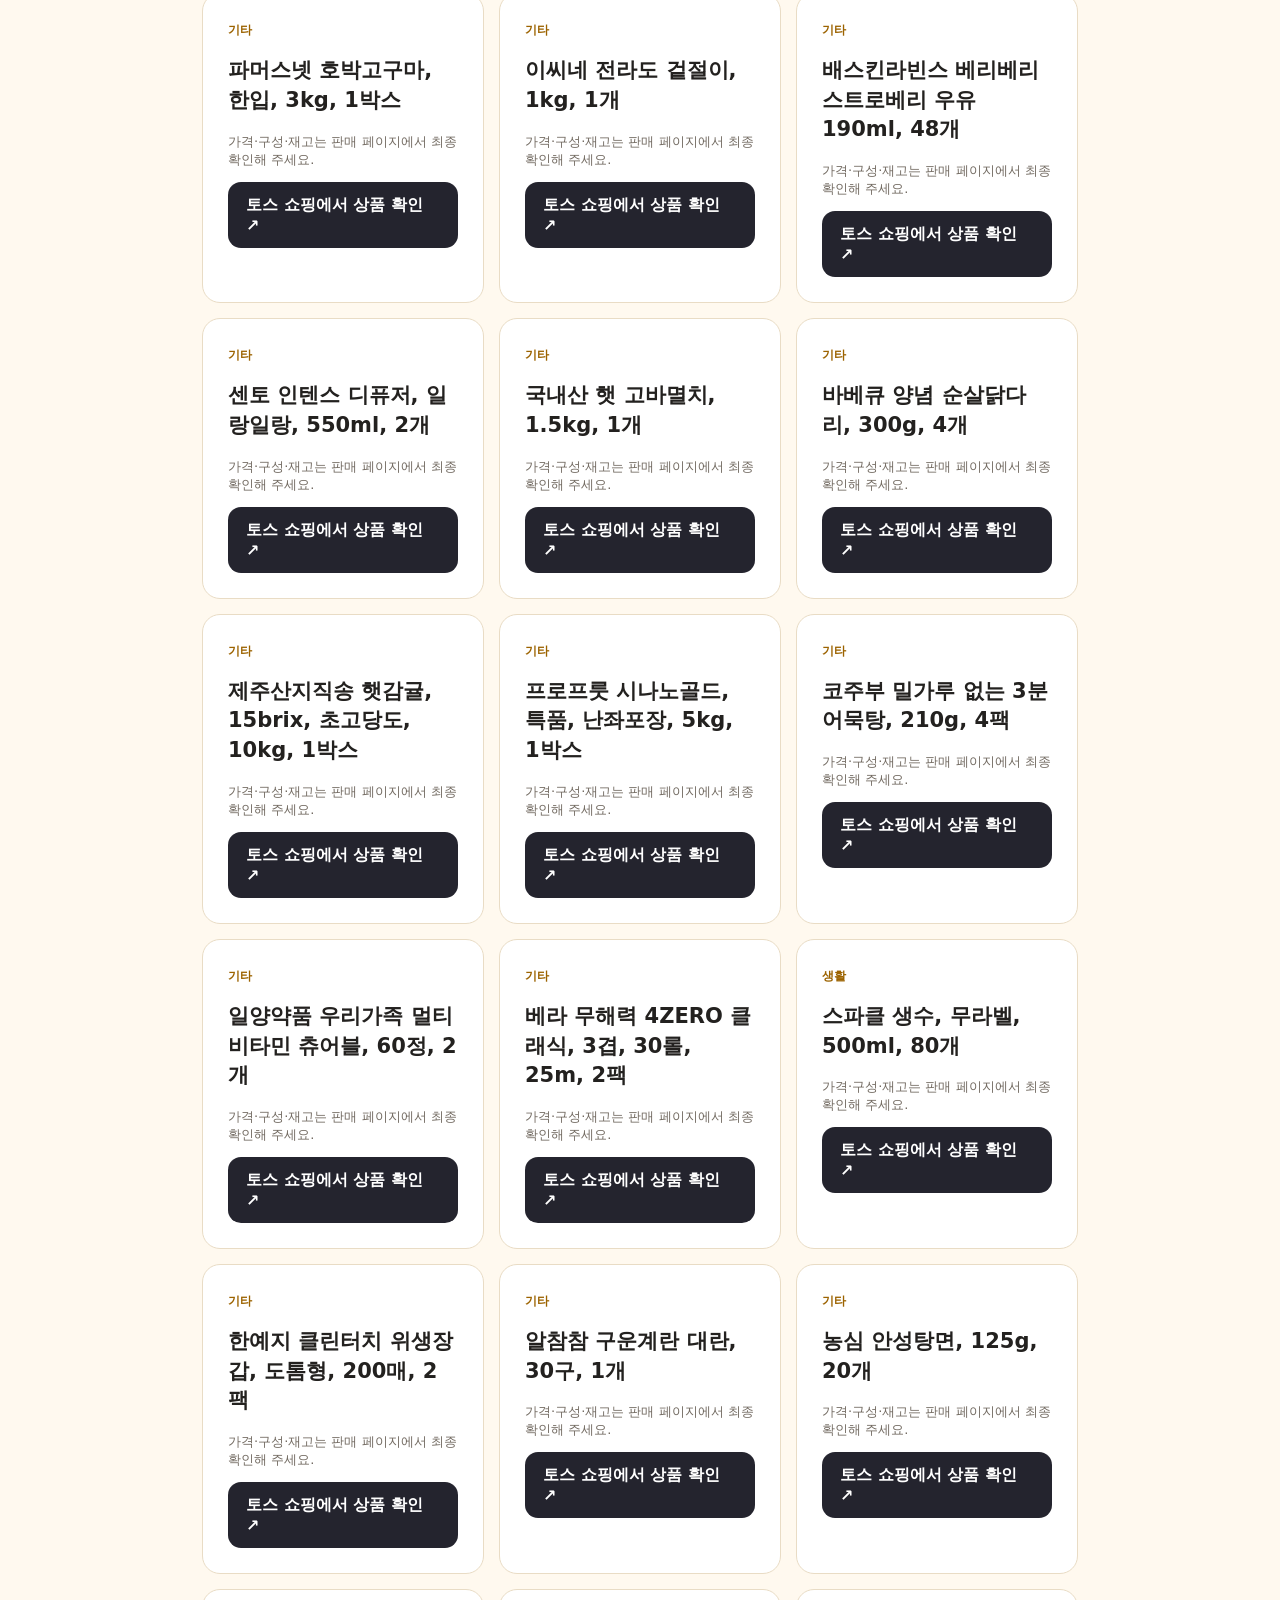
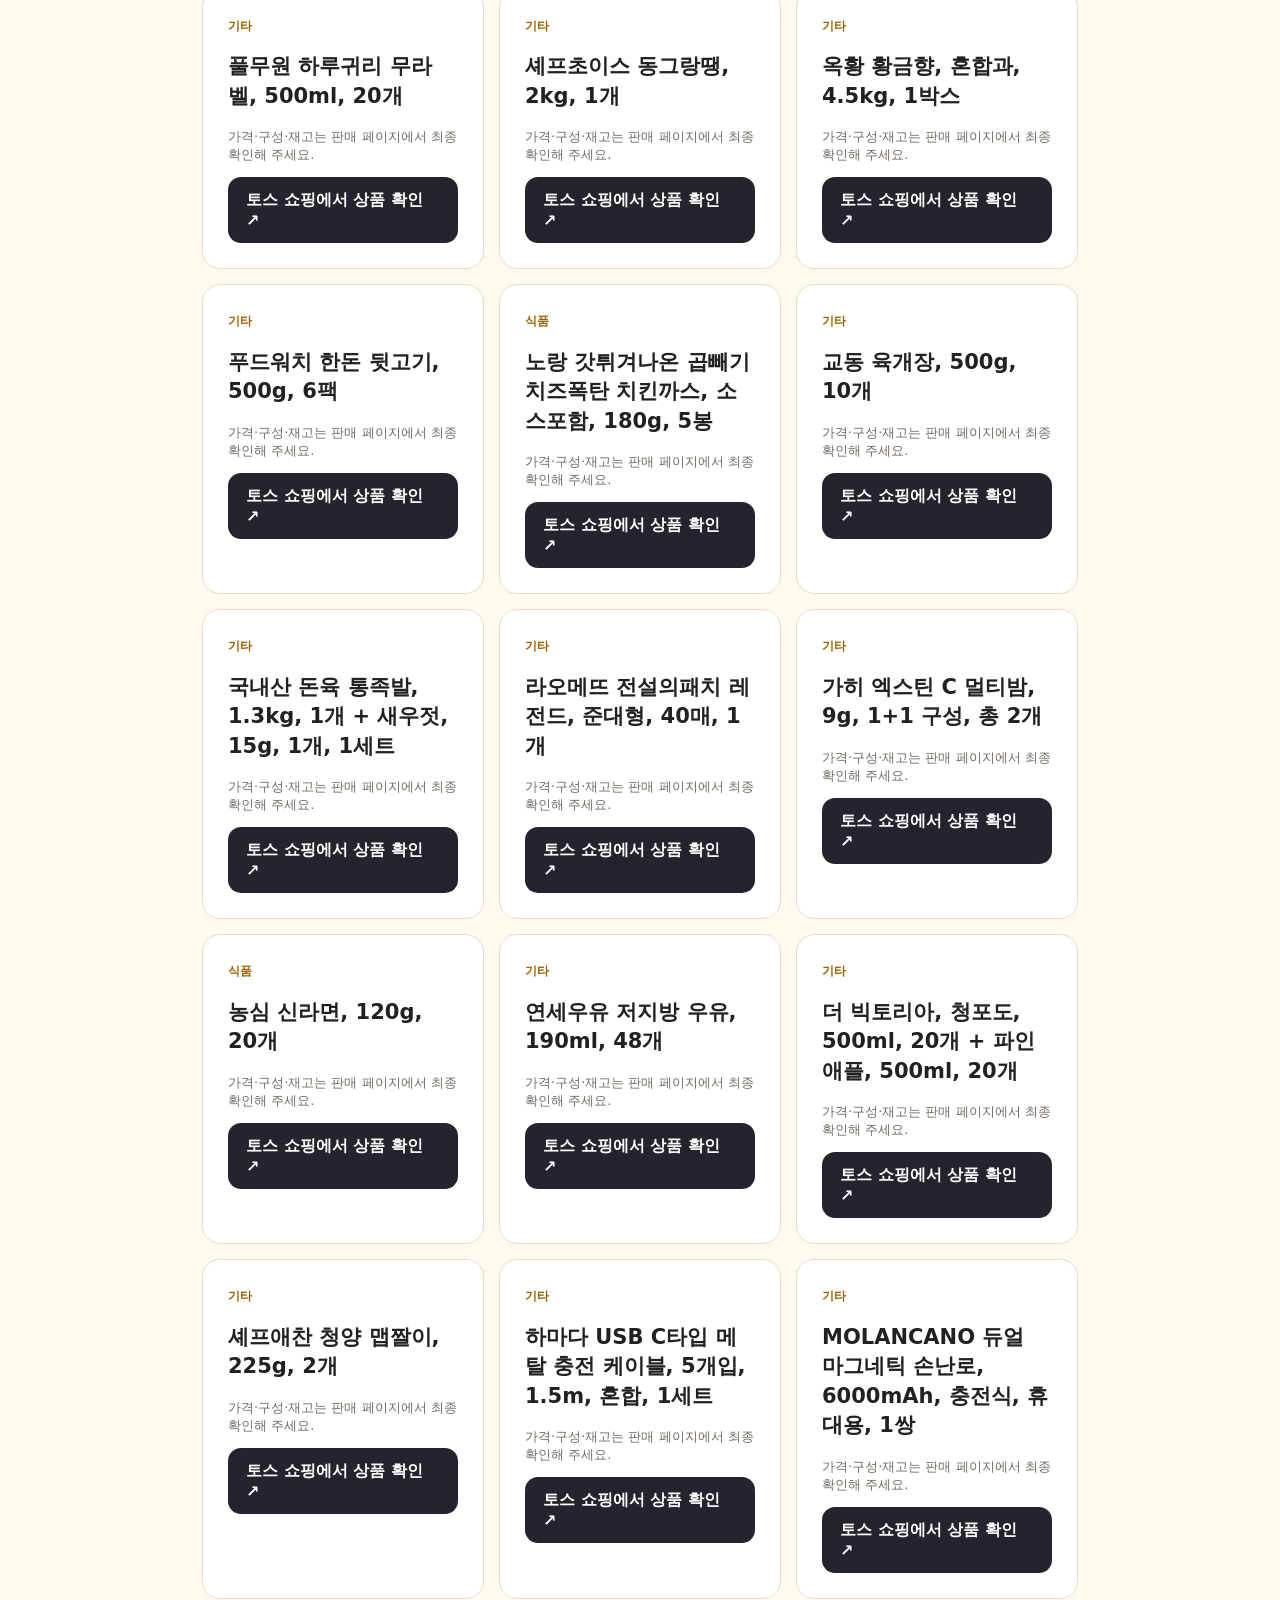
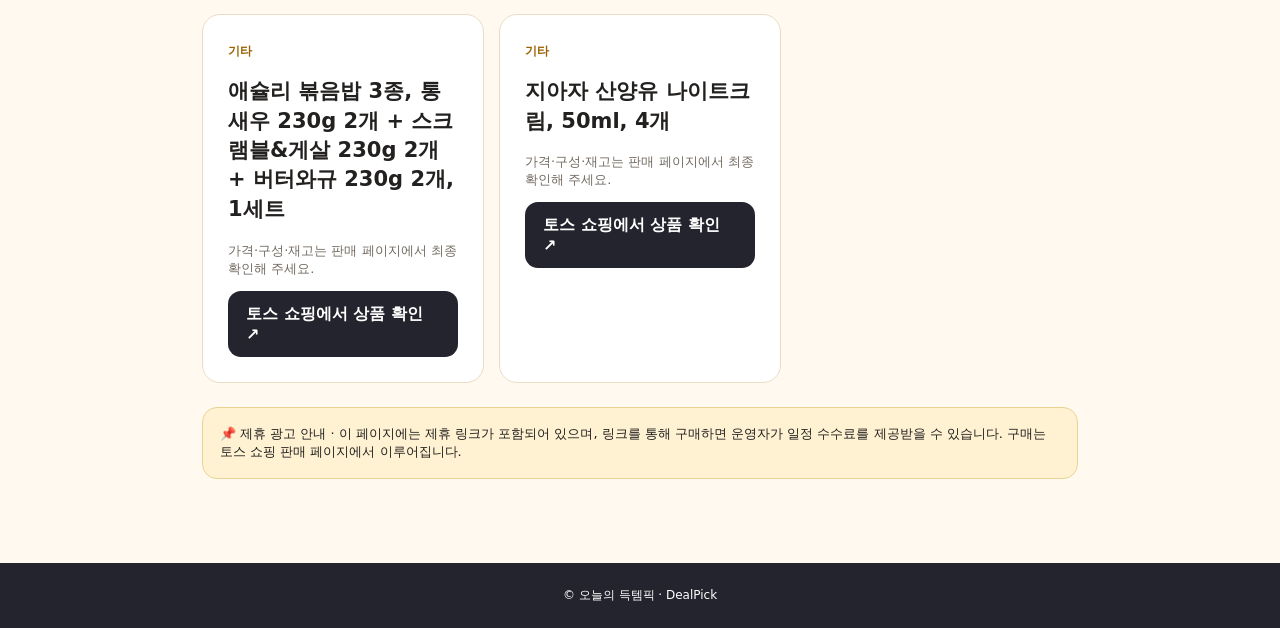
==== commit 8a856fb4: "DealPick: add approved product links (newest first)" ====
--- a/shop.html
+++ b/shop.html
@@ -3,6 +3,7 @@
 </head><body><header class="hero"><div class="wrap"><small>🛍️ TODAY'S DEALPICK · SHOP LINKS</small><h1>영상에서 본 상품,<br>여기서 확인하세요.</h1><p>오늘의 득템픽이 소개한 상품을 모았습니다. 구매 전 가격과 구성은 판매 페이지에서 다시 확인하세요.</p></div></header>
 <main class="wrap main"><div class="top"><h2>추천 상품 <span id="count"></span></h2><input id="search" placeholder="상품명 검색" aria-label="상품명 검색"></div><!-- DealPick newest-first order -->
 <div class="items" id="items">
+<article class="item"><span class="type">기타</span><h2>깔끔 화장품 정리대, 화이트, 25x16x11cm, 2개</h2><p>가격·구성·재고는 판매 페이지에서 최종 확인해 주세요.</p><a class="buy" target="_blank" rel="noopener noreferrer nofollow sponsored" href="https://toss.shopping/_m/59Sgxtok">토스 쇼핑에서 상품 확인 ↗</a></article>
 <article class="item"><span class="type">기타</span><h2>괄사 3종 세트, 만능, 핑크문어, 하트괄사, 2세트</h2><p>가격·구성·재고는 판매 페이지에서 최종 확인해 주세요.</p><a class="buy" target="_blank" rel="noopener noreferrer nofollow sponsored" href="https://toss.shopping/_m/P7xGBL8j">토스 쇼핑에서 상품 확인 ↗</a></article>
 <article class="item"><span class="type">기타</span><h2>수뜰리에 퍼퓸 고체 탈취제, 데이지향, 310g, 2개</h2><p>가격·구성·재고는 판매 페이지에서 최종 확인해 주세요.</p><a class="buy" target="_blank" rel="noopener noreferrer nofollow sponsored" href="https://toss.shopping/_m/DMJUtN7y">토스 쇼핑에서 상품 확인 ↗</a></article>
 <article class="item"><span class="type">생활</span><h2>블루나 본 물티슈 퓨어 캡형 저자극 대용량, 100매, 10팩, 1박스</h2><p>가격·구성·재고는 판매 페이지에서 최종 확인해 주세요.</p><a class="buy" target="_blank" rel="noopener noreferrer nofollow sponsored" href="https://toss.shopping/_m/b8V00mP2">토스 쇼핑에서 상품 확인 ↗</a></article>
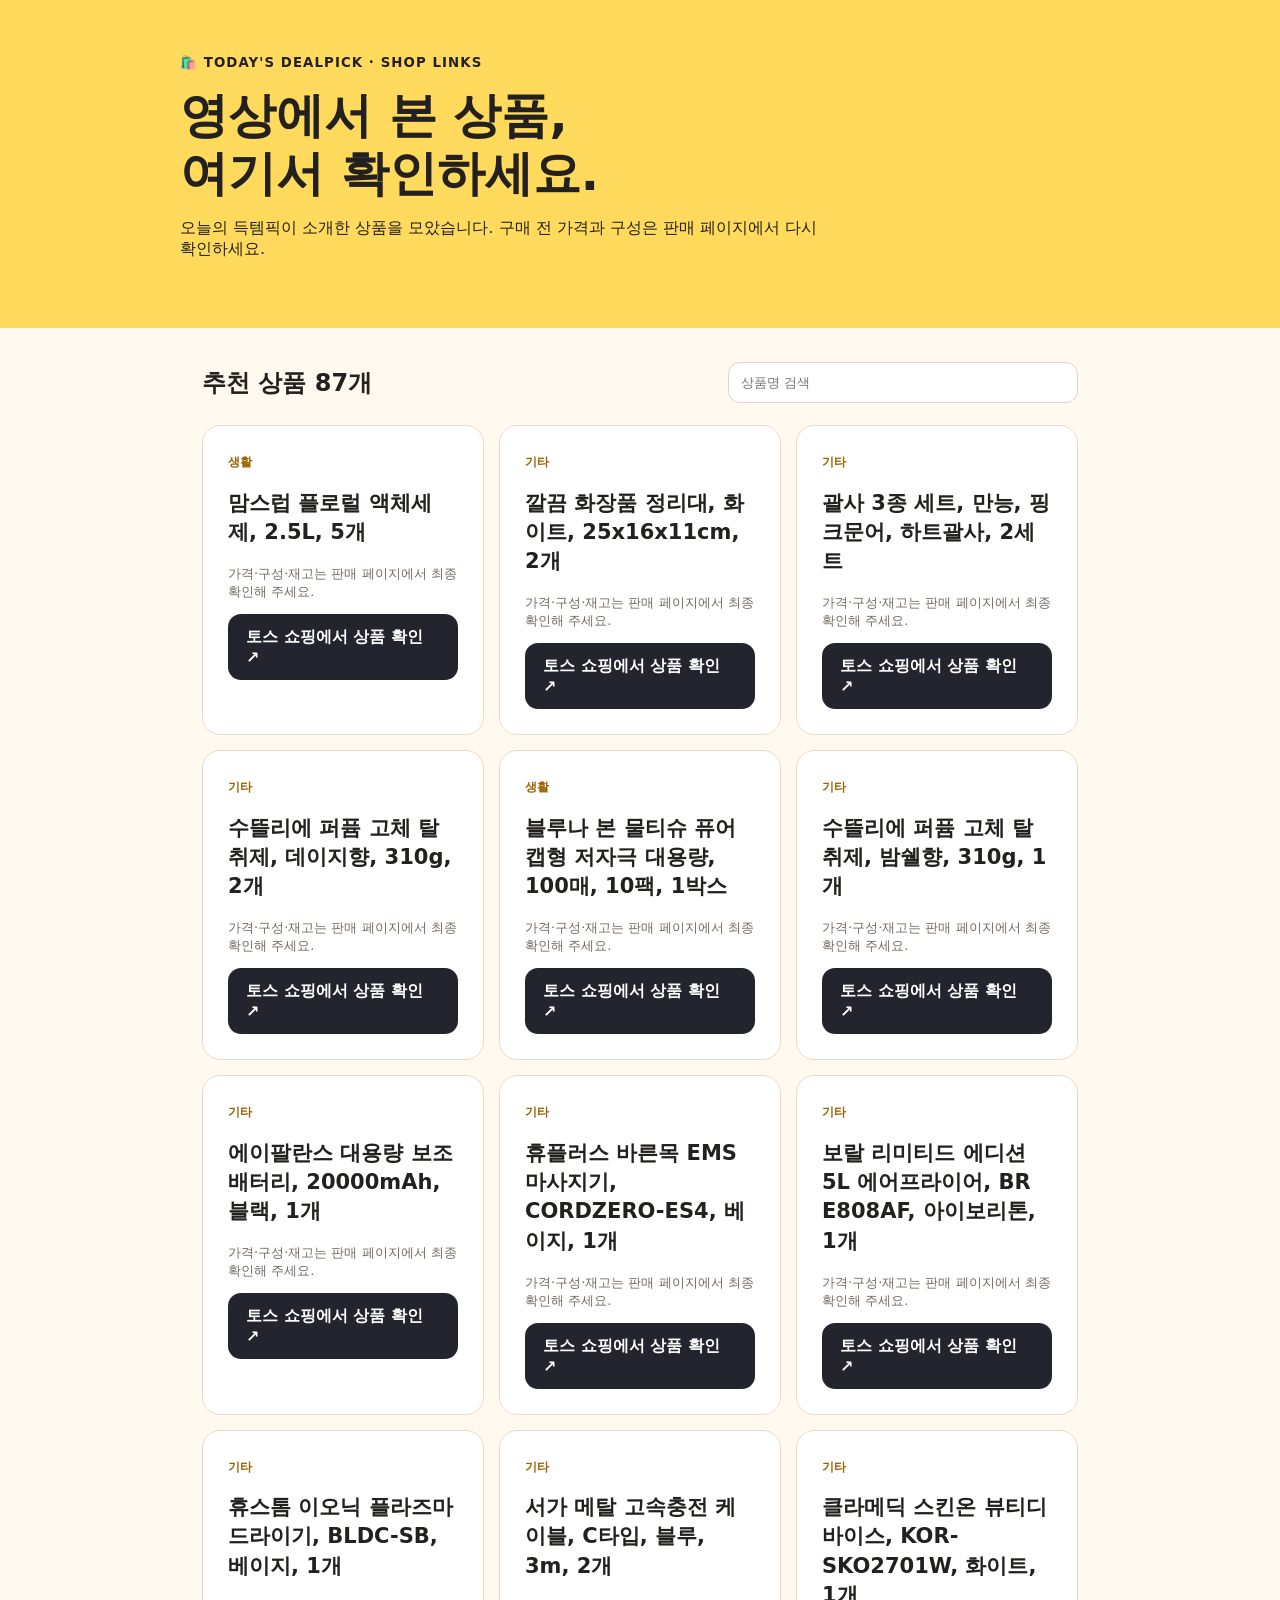
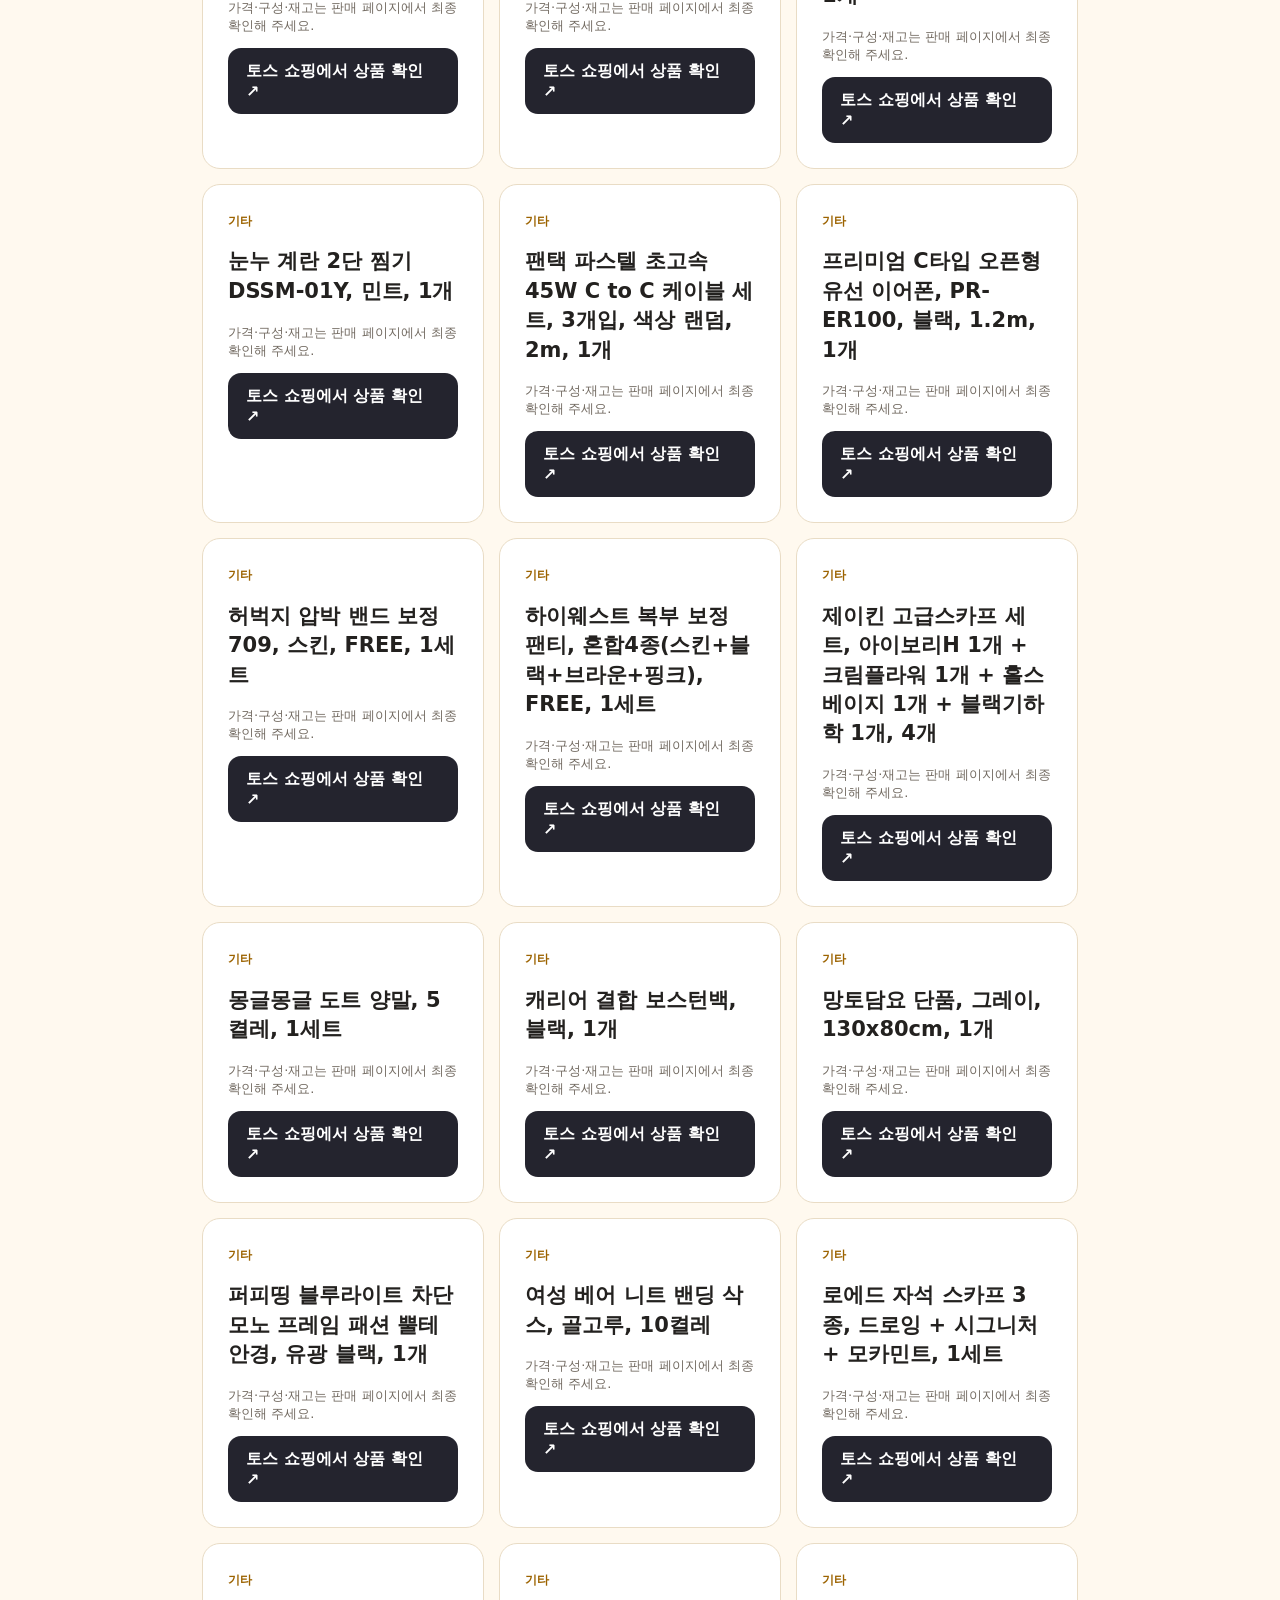
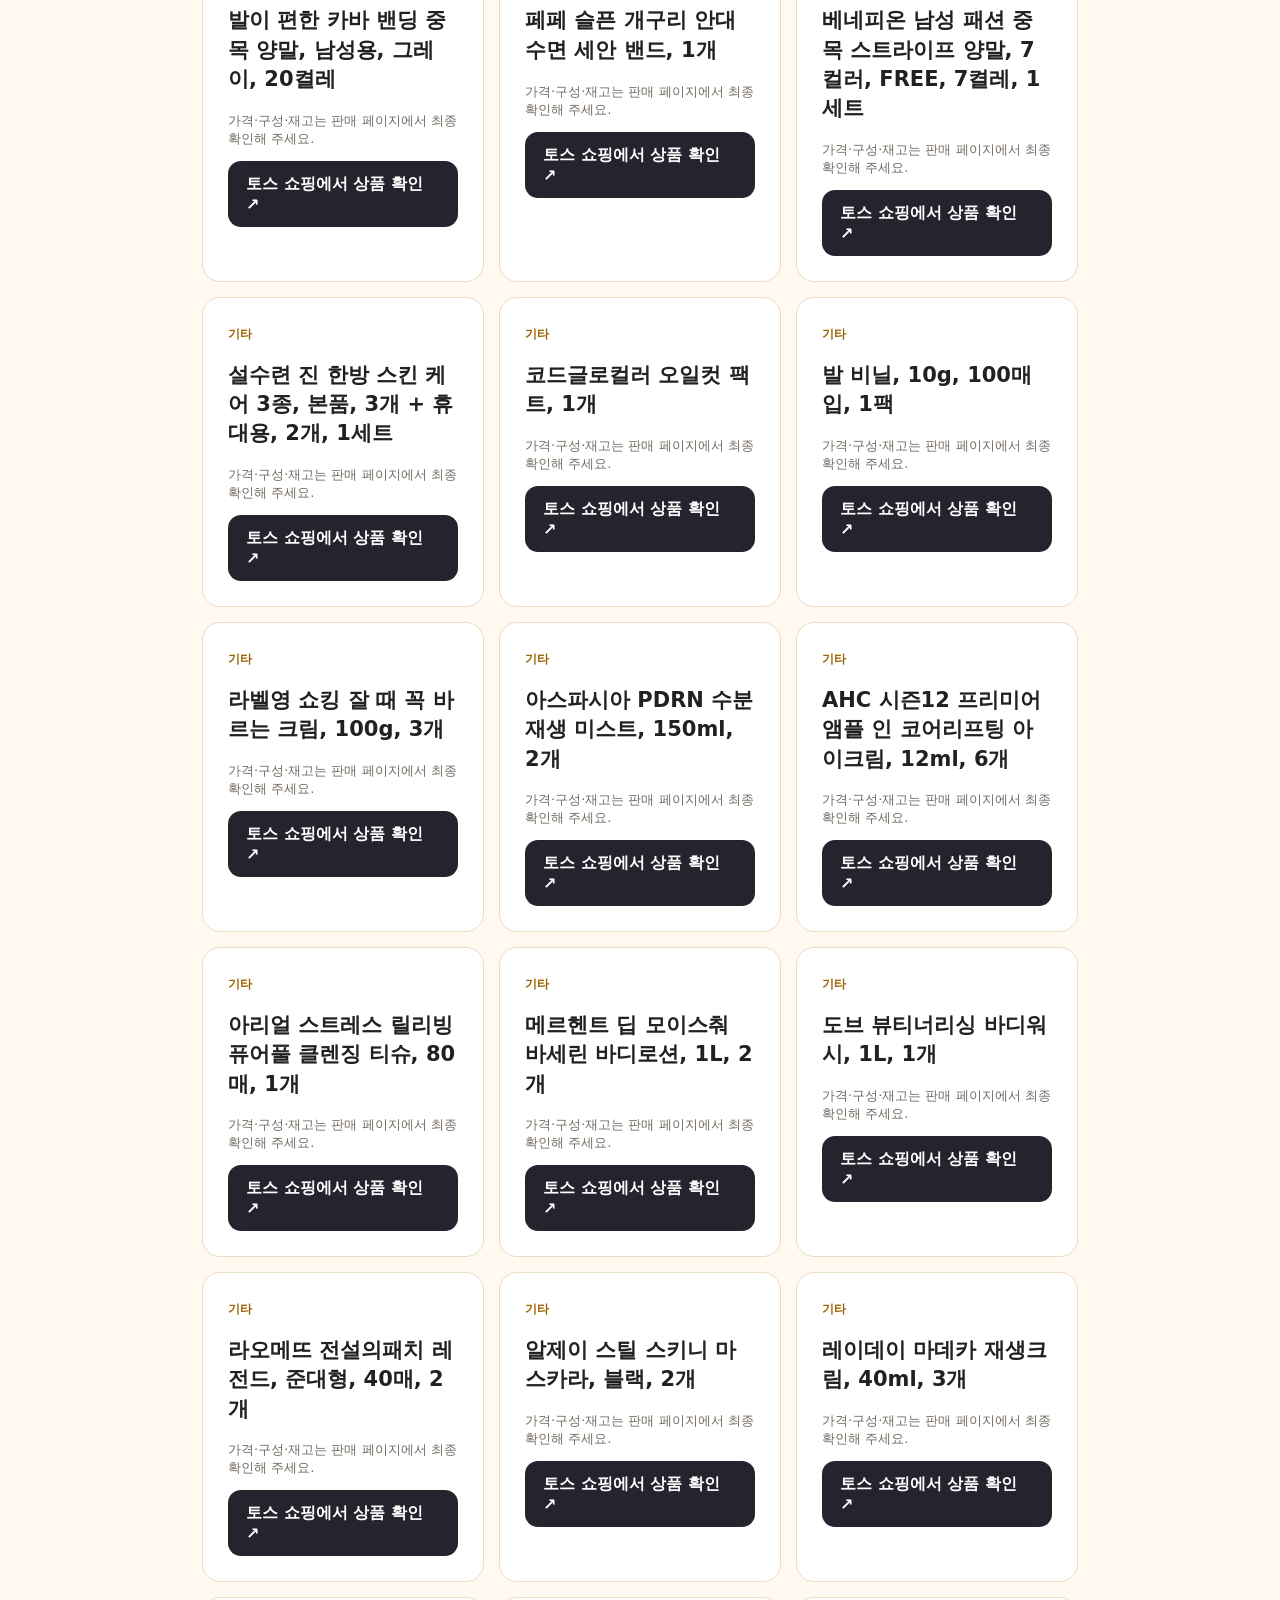
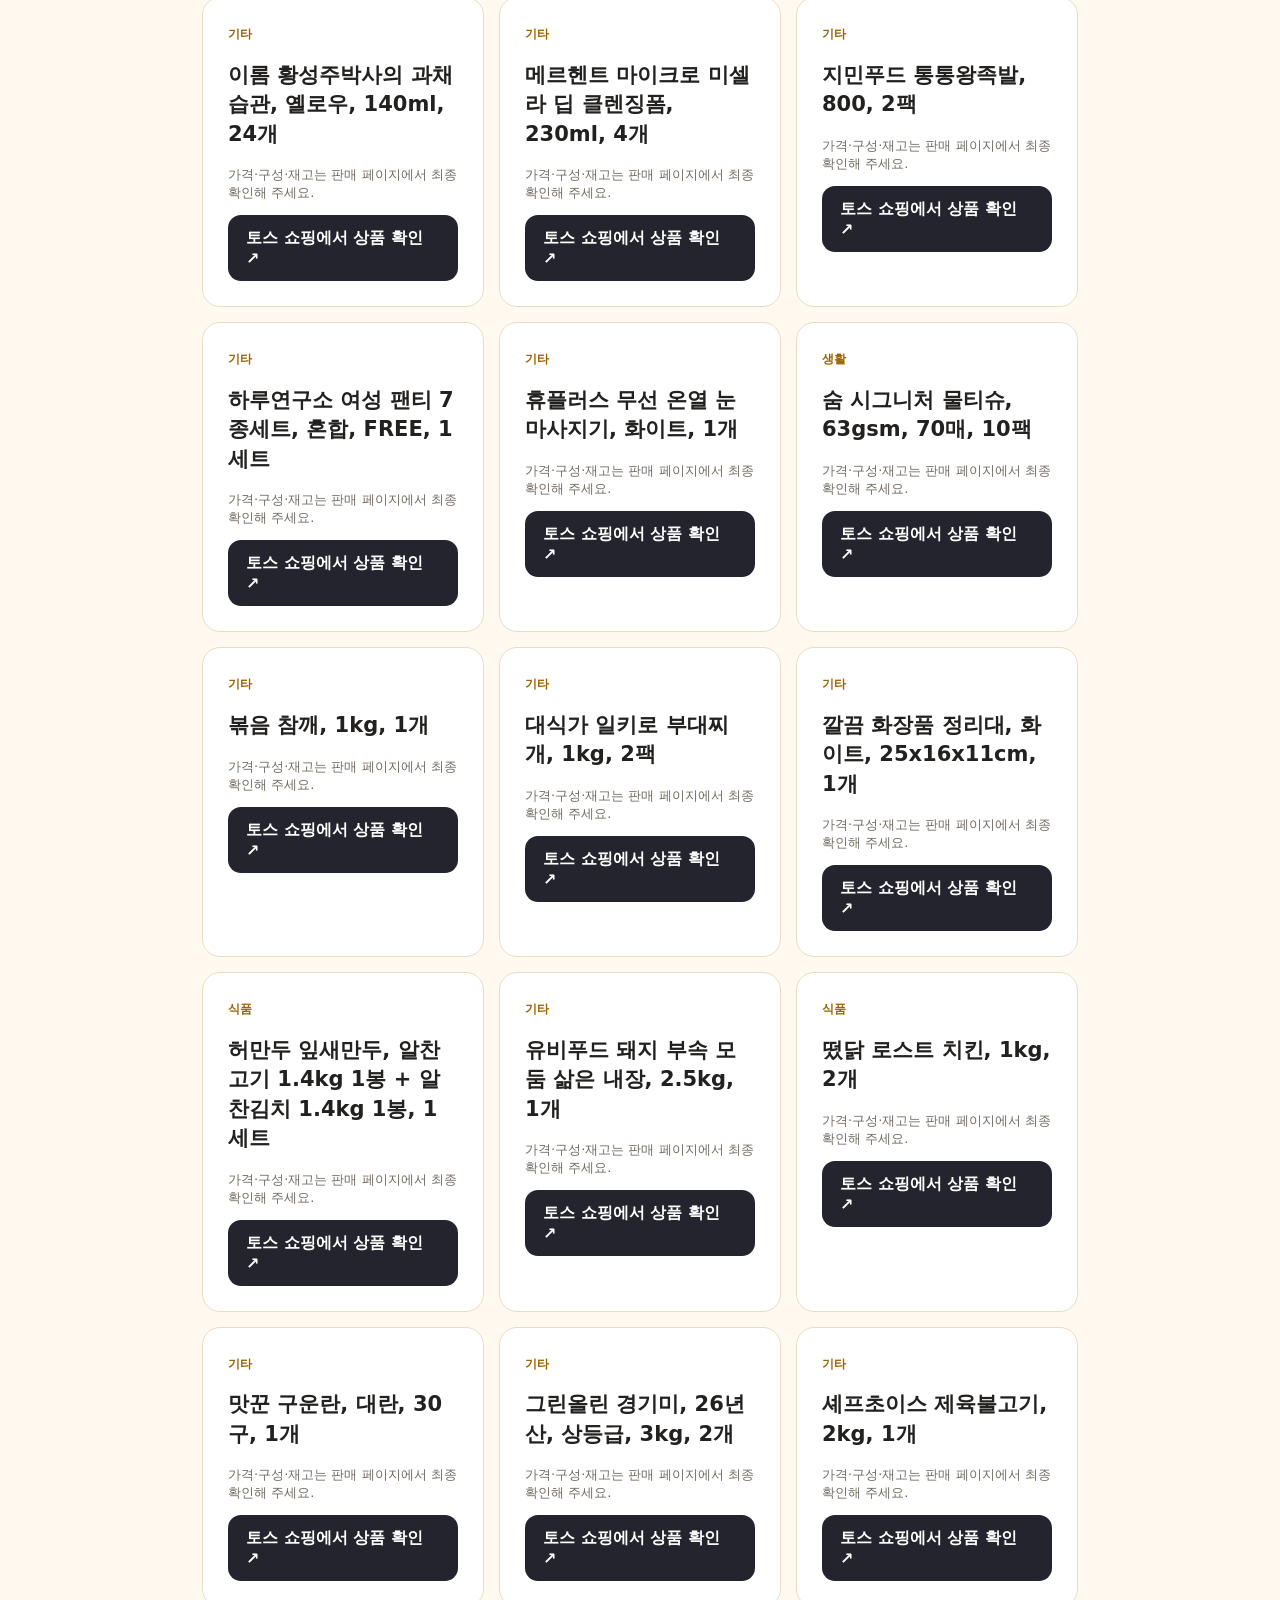
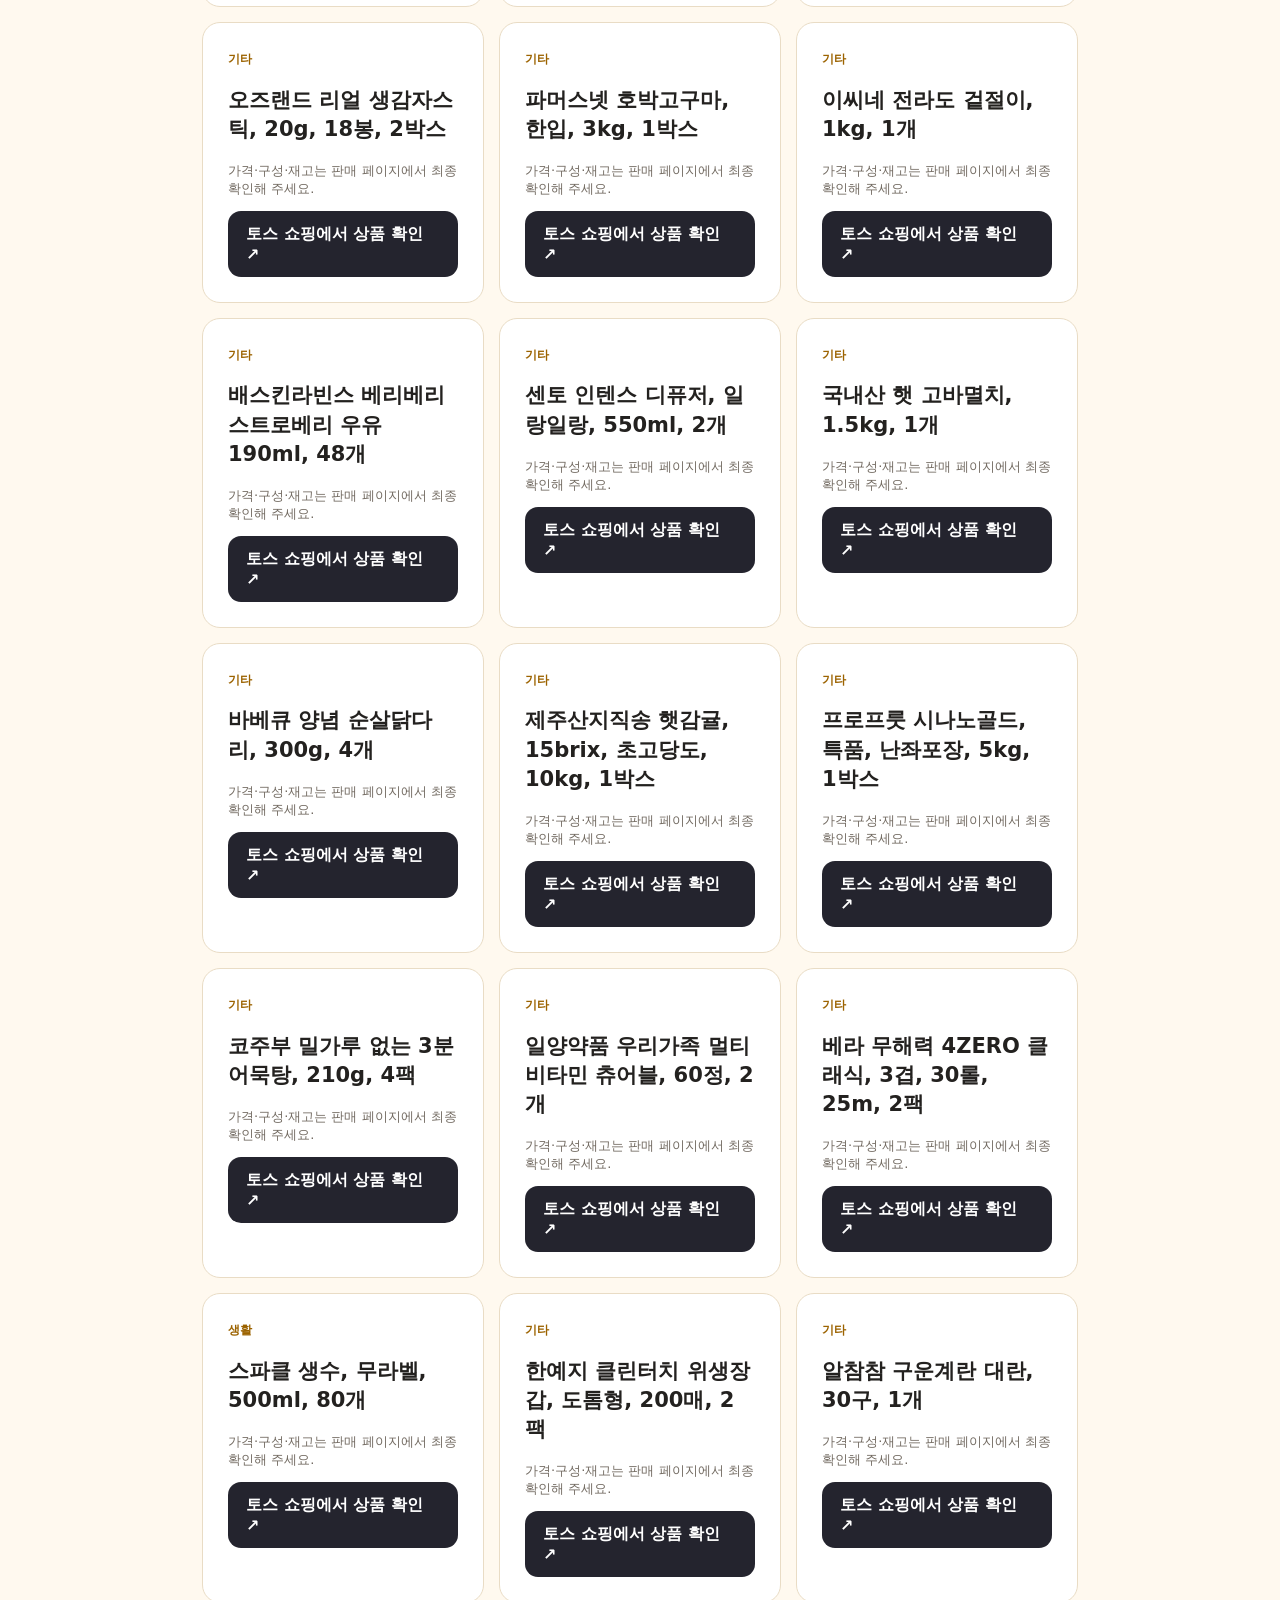
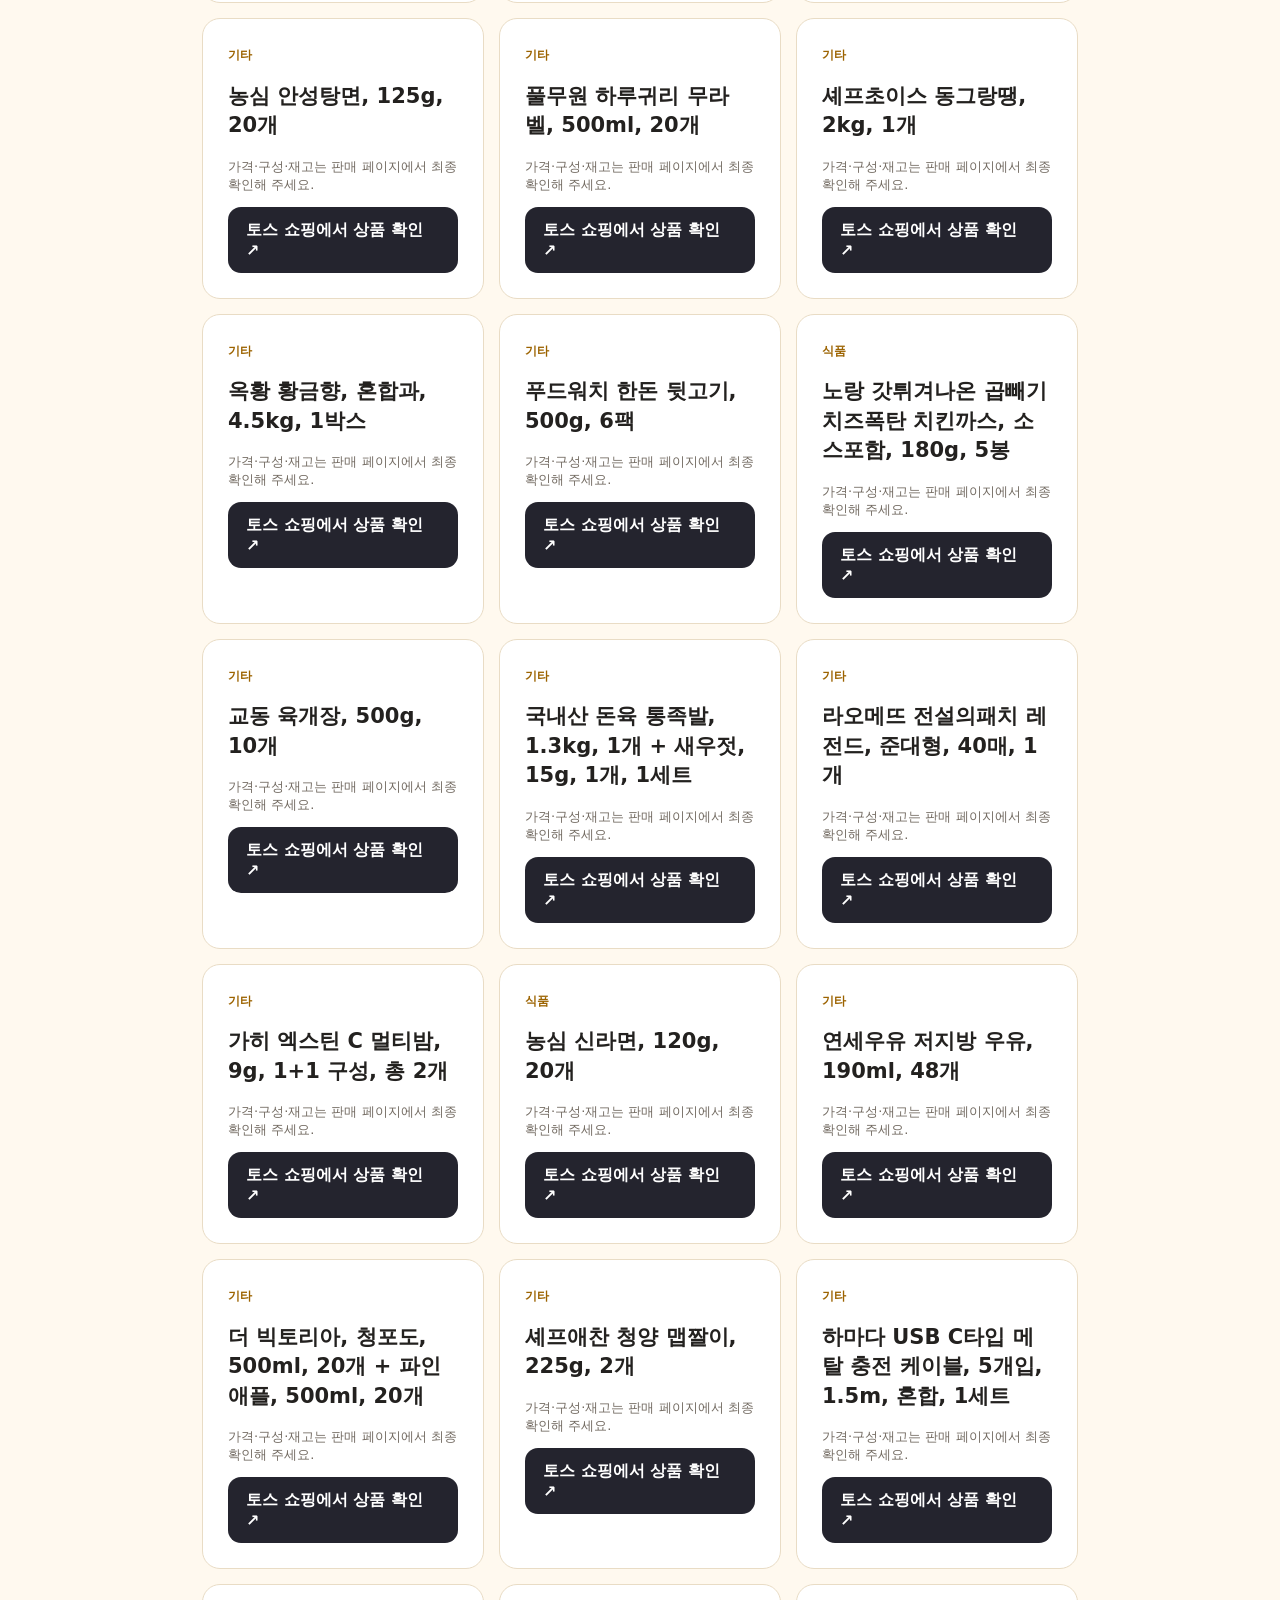
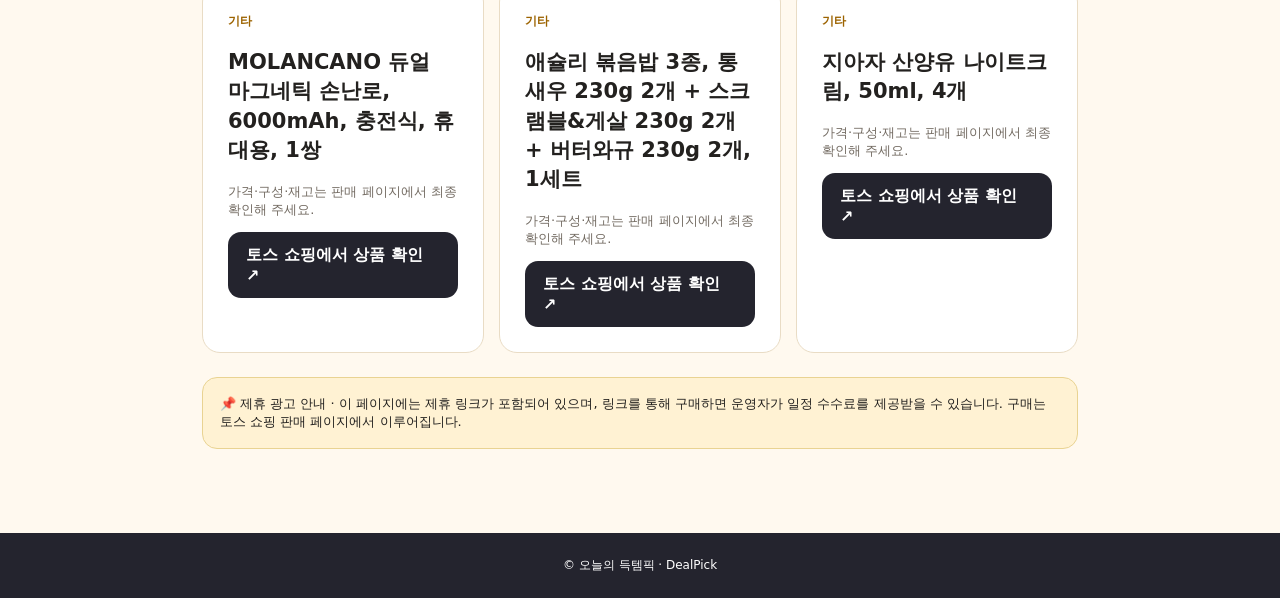
==== commit 7f462b73: "DealPick: add approved product links (newest first)" ====
--- a/shop.html
+++ b/shop.html
@@ -3,6 +3,7 @@
 </head><body><header class="hero"><div class="wrap"><small>🛍️ TODAY'S DEALPICK · SHOP LINKS</small><h1>영상에서 본 상품,<br>여기서 확인하세요.</h1><p>오늘의 득템픽이 소개한 상품을 모았습니다. 구매 전 가격과 구성은 판매 페이지에서 다시 확인하세요.</p></div></header>
 <main class="wrap main"><div class="top"><h2>추천 상품 <span id="count"></span></h2><input id="search" placeholder="상품명 검색" aria-label="상품명 검색"></div><!-- DealPick newest-first order -->
 <div class="items" id="items">
+<article class="item"><span class="type">생활</span><h2>맘스럽 플로럴 액체세제, 2.5L, 5개</h2><p>가격·구성·재고는 판매 페이지에서 최종 확인해 주세요.</p><a class="buy" target="_blank" rel="noopener noreferrer nofollow sponsored" href="https://toss.shopping/_m/LlEQblPh">토스 쇼핑에서 상품 확인 ↗</a></article>
 <article class="item"><span class="type">기타</span><h2>깔끔 화장품 정리대, 화이트, 25x16x11cm, 2개</h2><p>가격·구성·재고는 판매 페이지에서 최종 확인해 주세요.</p><a class="buy" target="_blank" rel="noopener noreferrer nofollow sponsored" href="https://toss.shopping/_m/59Sgxtok">토스 쇼핑에서 상품 확인 ↗</a></article>
 <article class="item"><span class="type">기타</span><h2>괄사 3종 세트, 만능, 핑크문어, 하트괄사, 2세트</h2><p>가격·구성·재고는 판매 페이지에서 최종 확인해 주세요.</p><a class="buy" target="_blank" rel="noopener noreferrer nofollow sponsored" href="https://toss.shopping/_m/P7xGBL8j">토스 쇼핑에서 상품 확인 ↗</a></article>
 <article class="item"><span class="type">기타</span><h2>수뜰리에 퍼퓸 고체 탈취제, 데이지향, 310g, 2개</h2><p>가격·구성·재고는 판매 페이지에서 최종 확인해 주세요.</p><a class="buy" target="_blank" rel="noopener noreferrer nofollow sponsored" href="https://toss.shopping/_m/DMJUtN7y">토스 쇼핑에서 상품 확인 ↗</a></article>
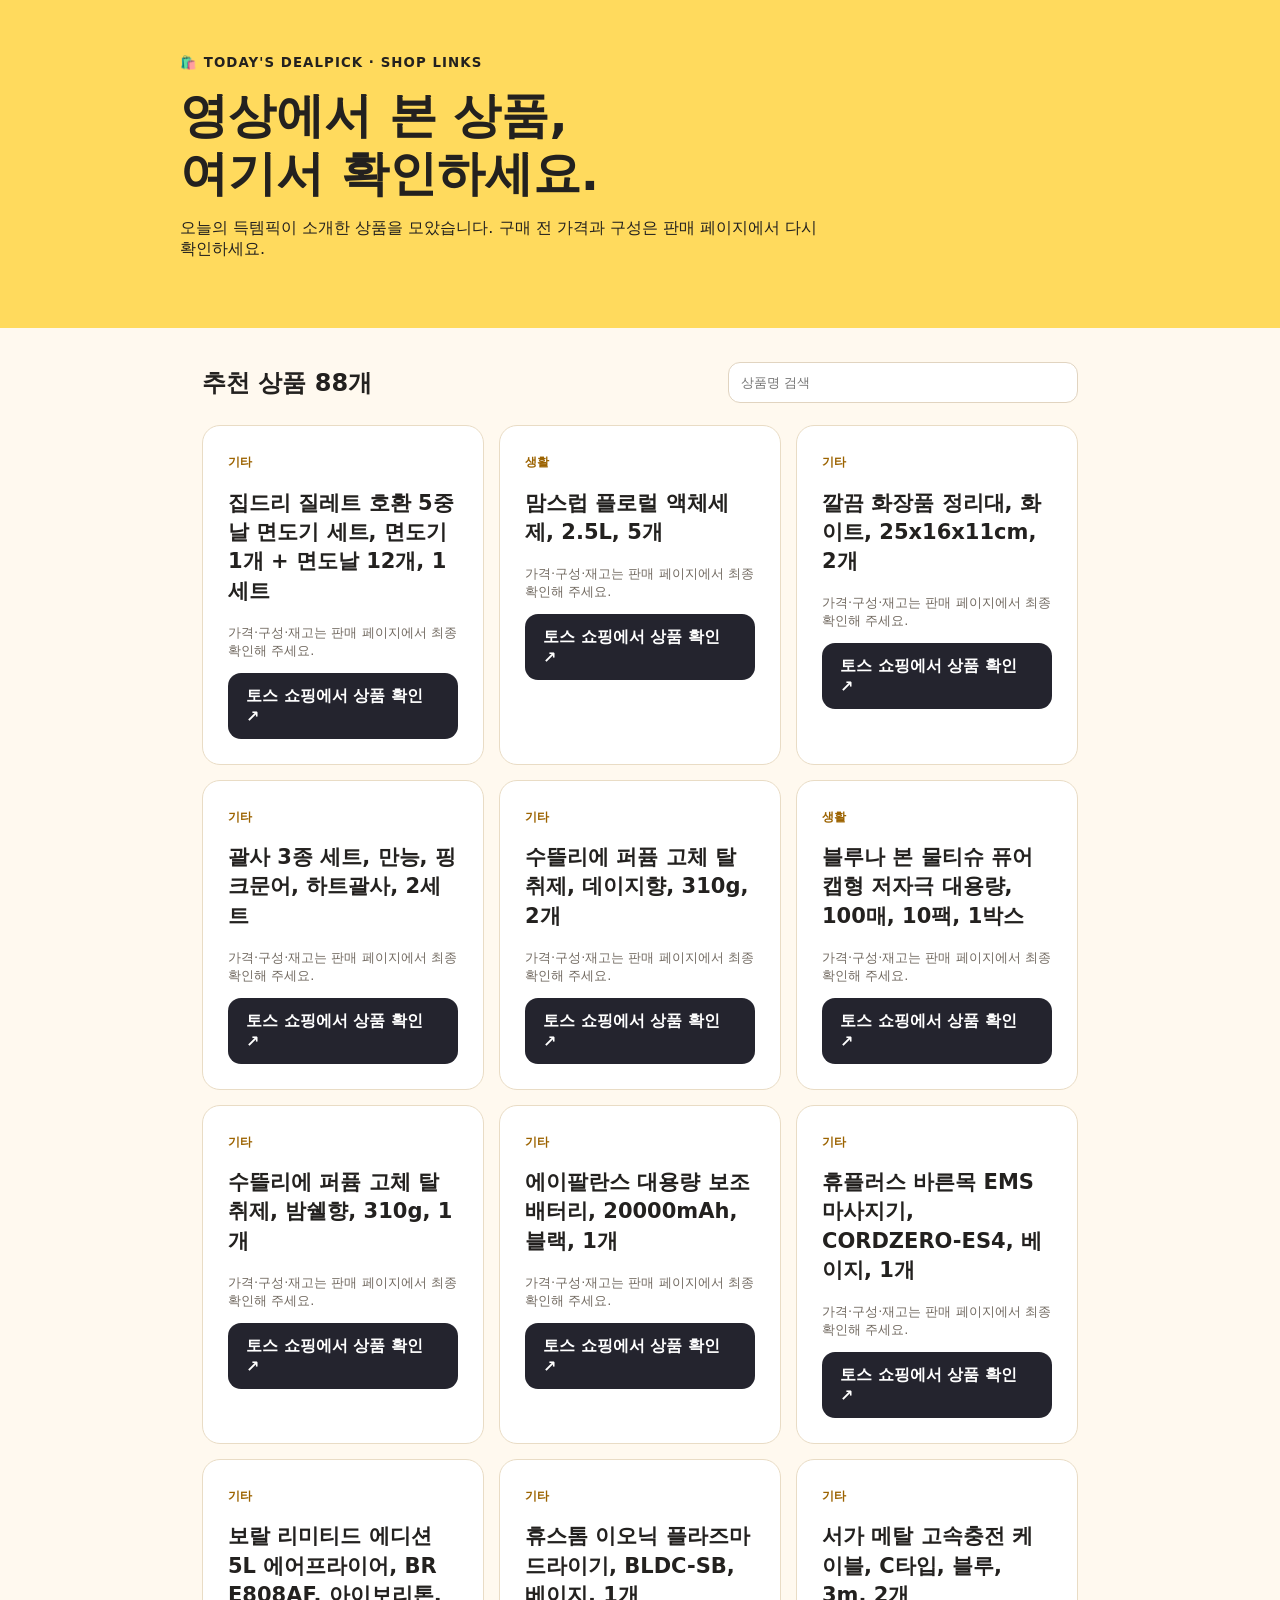
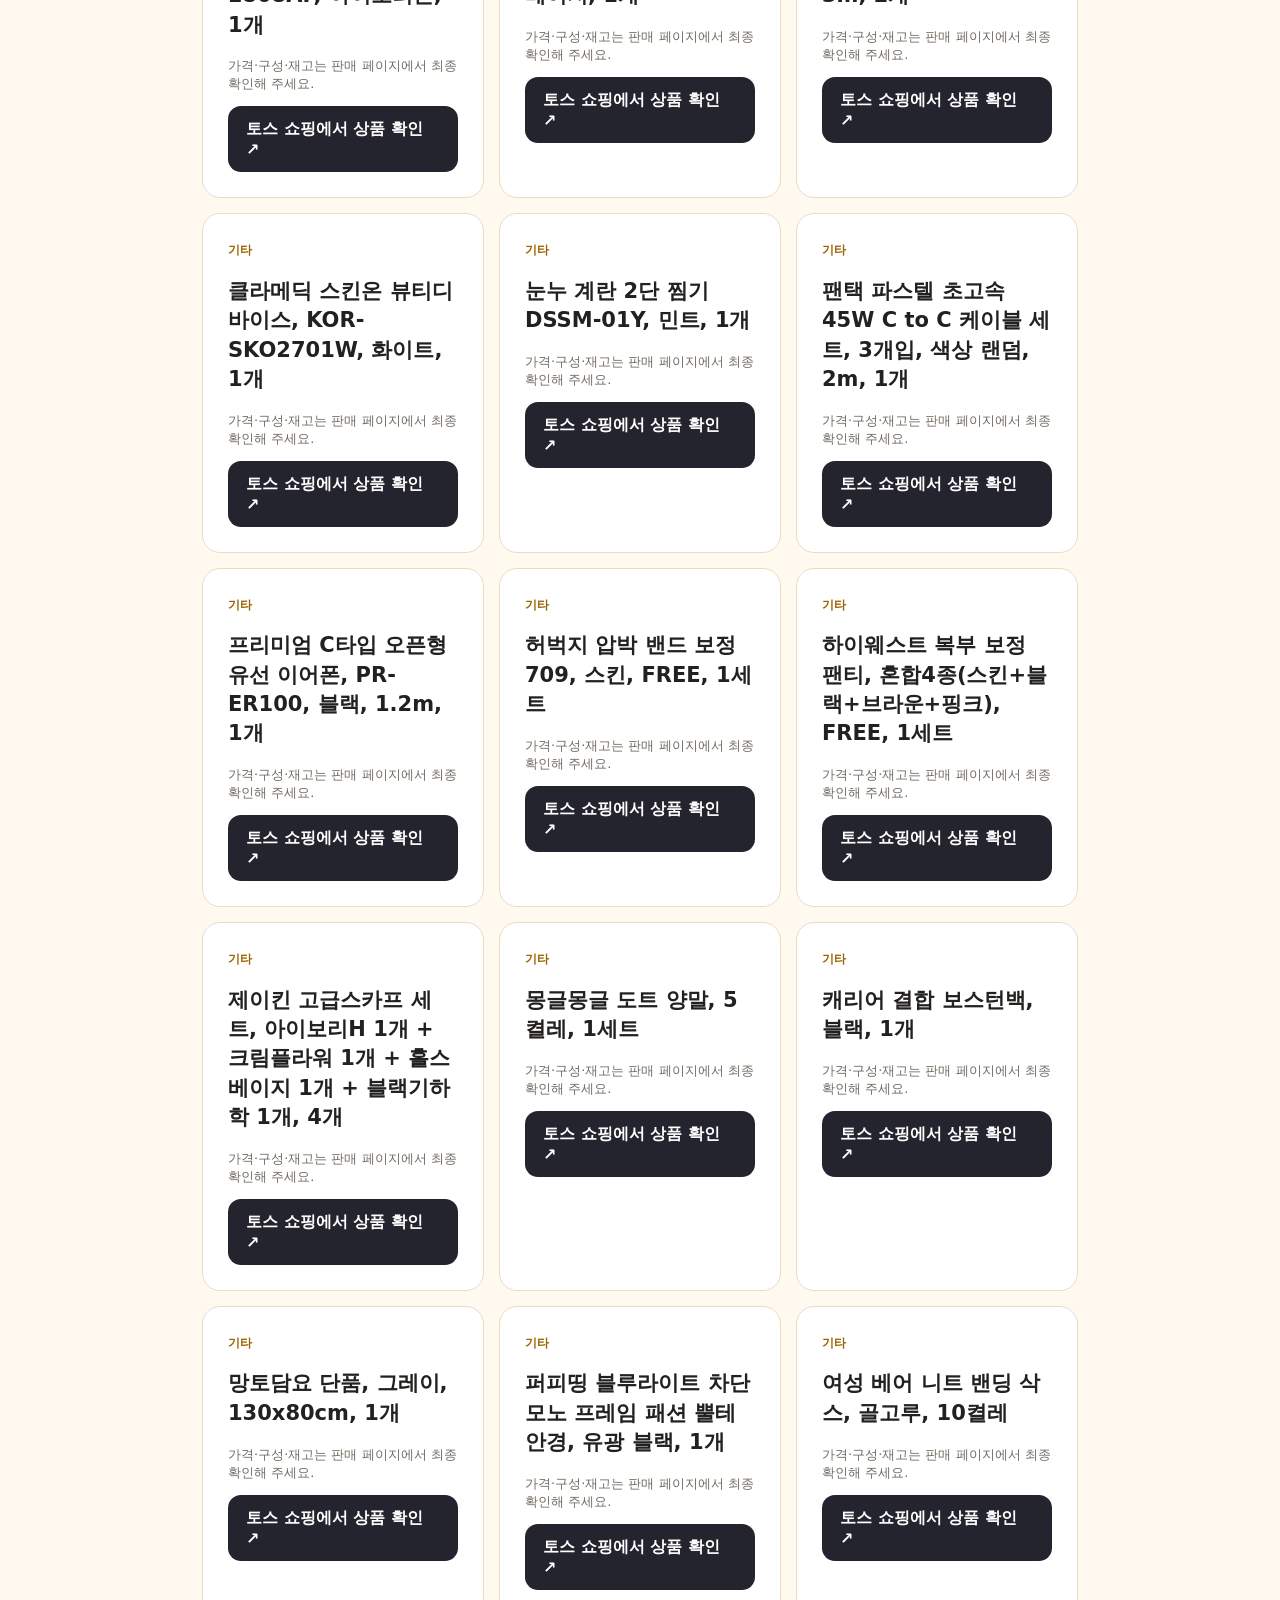
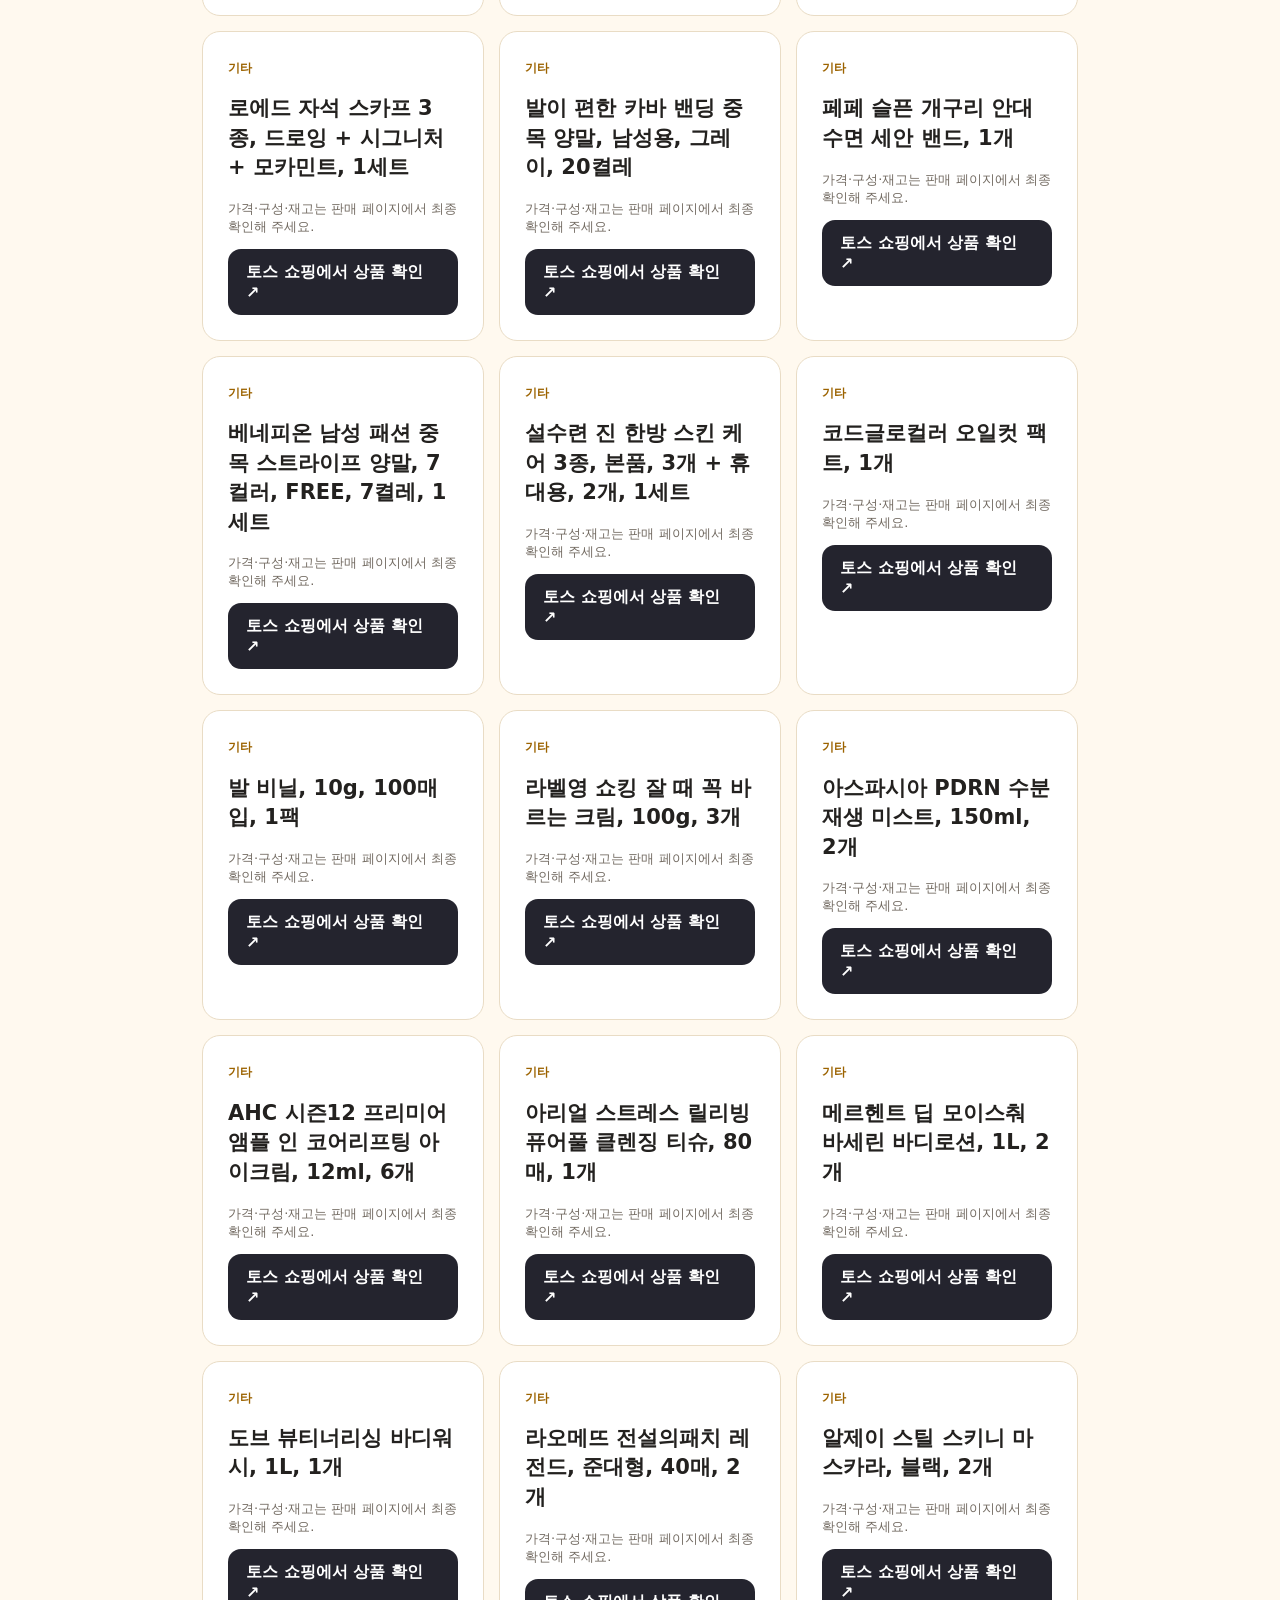
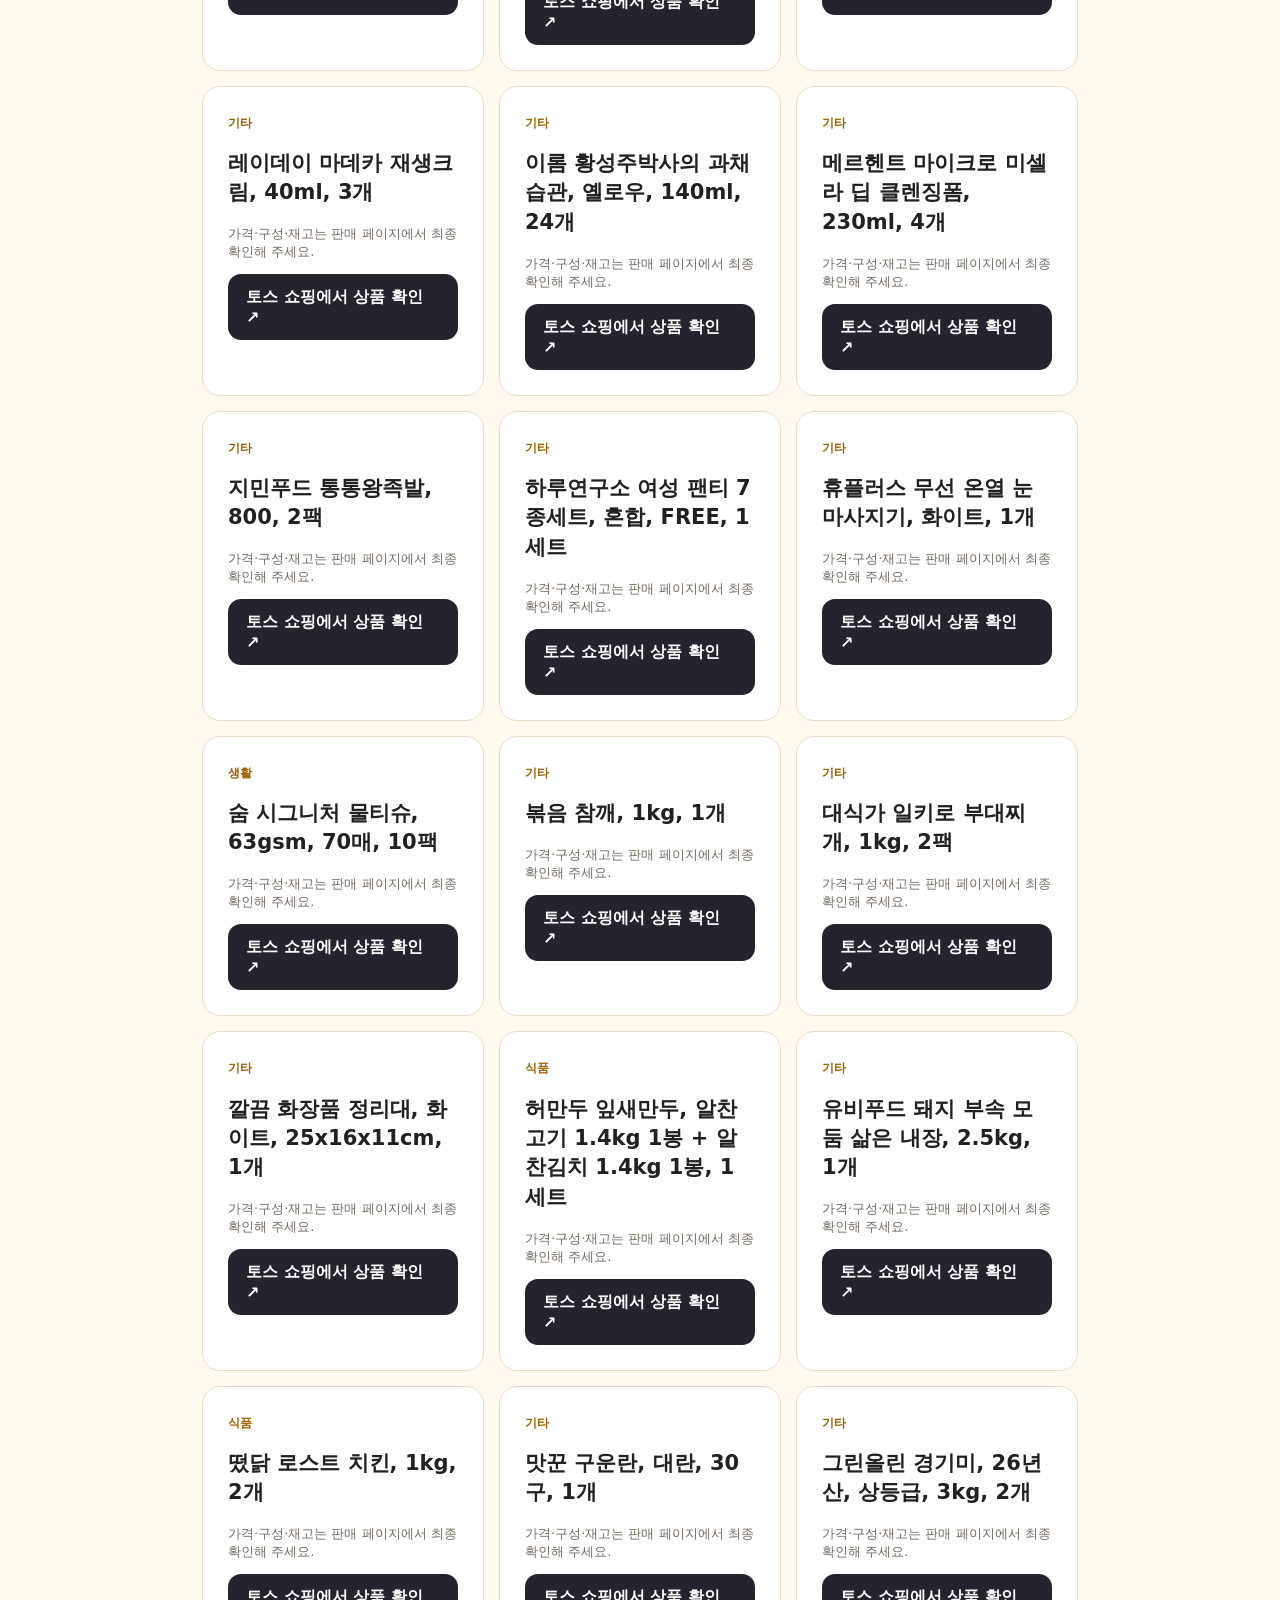
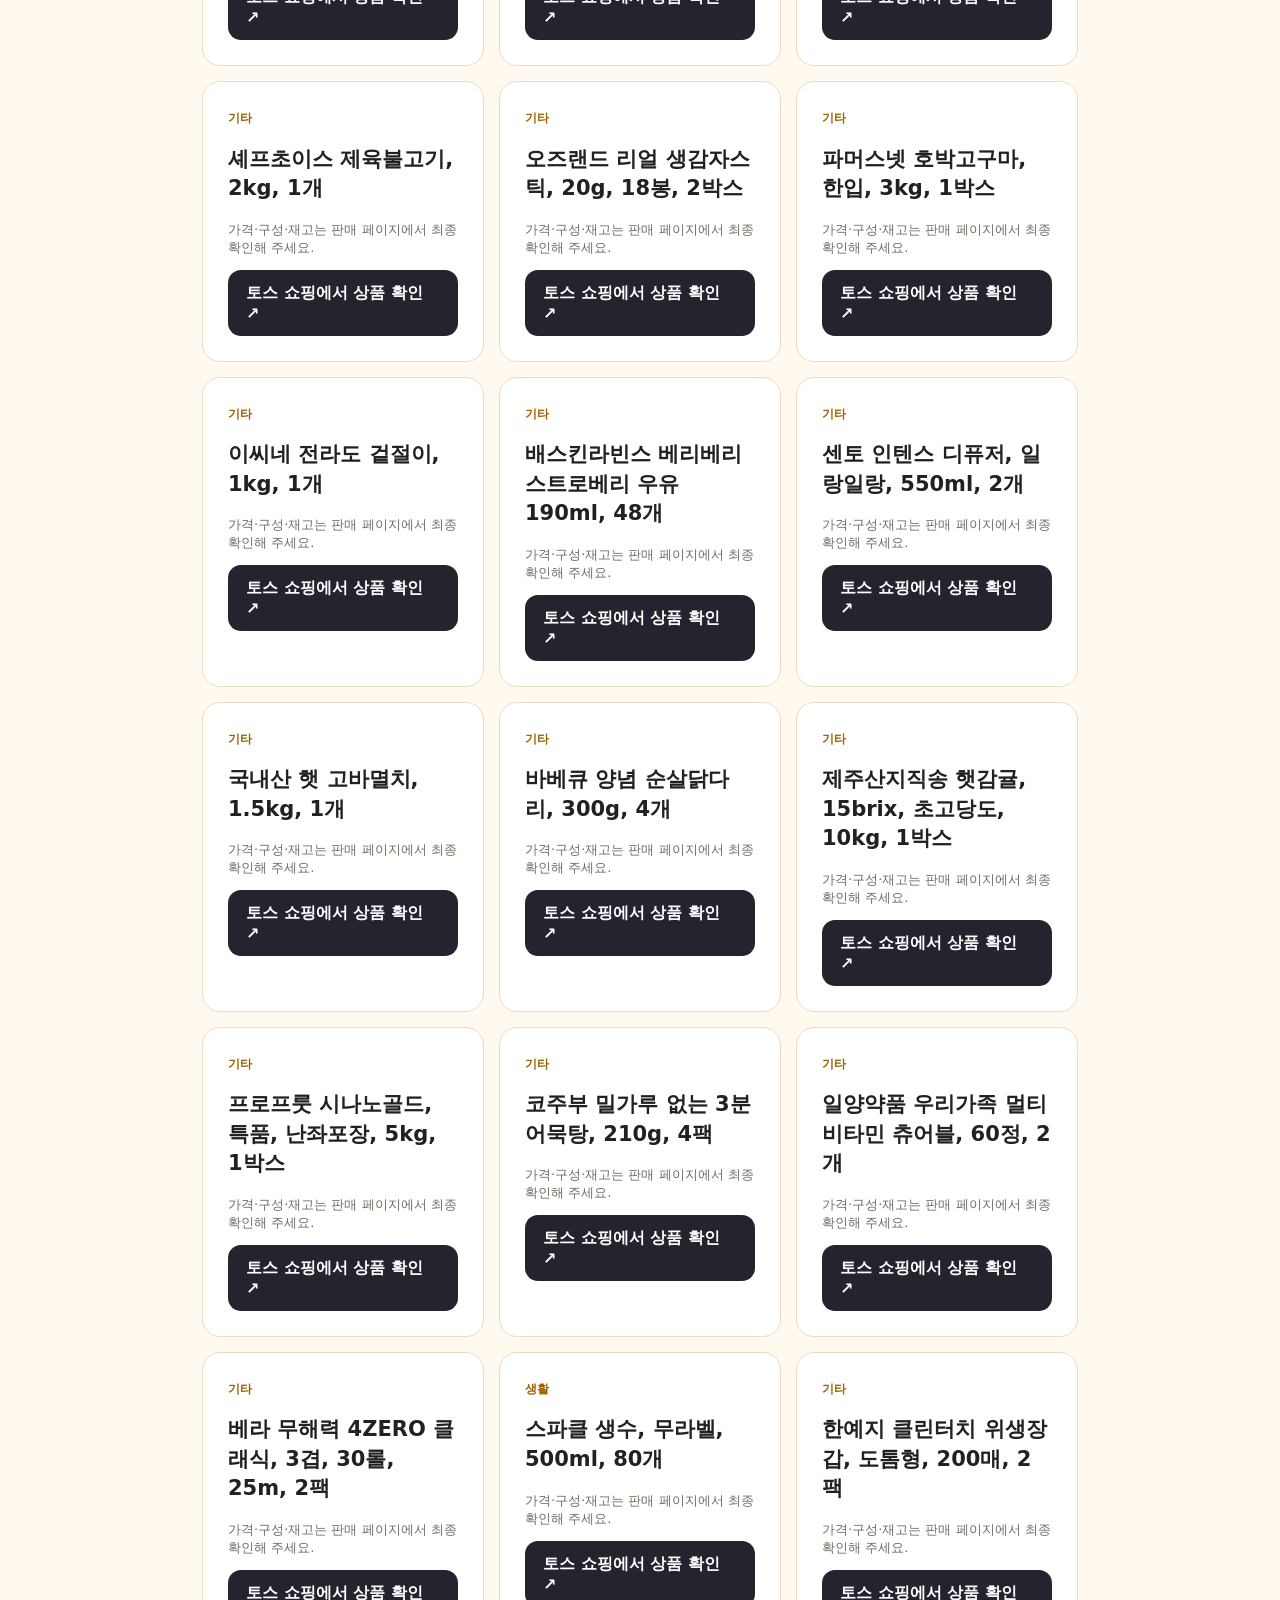
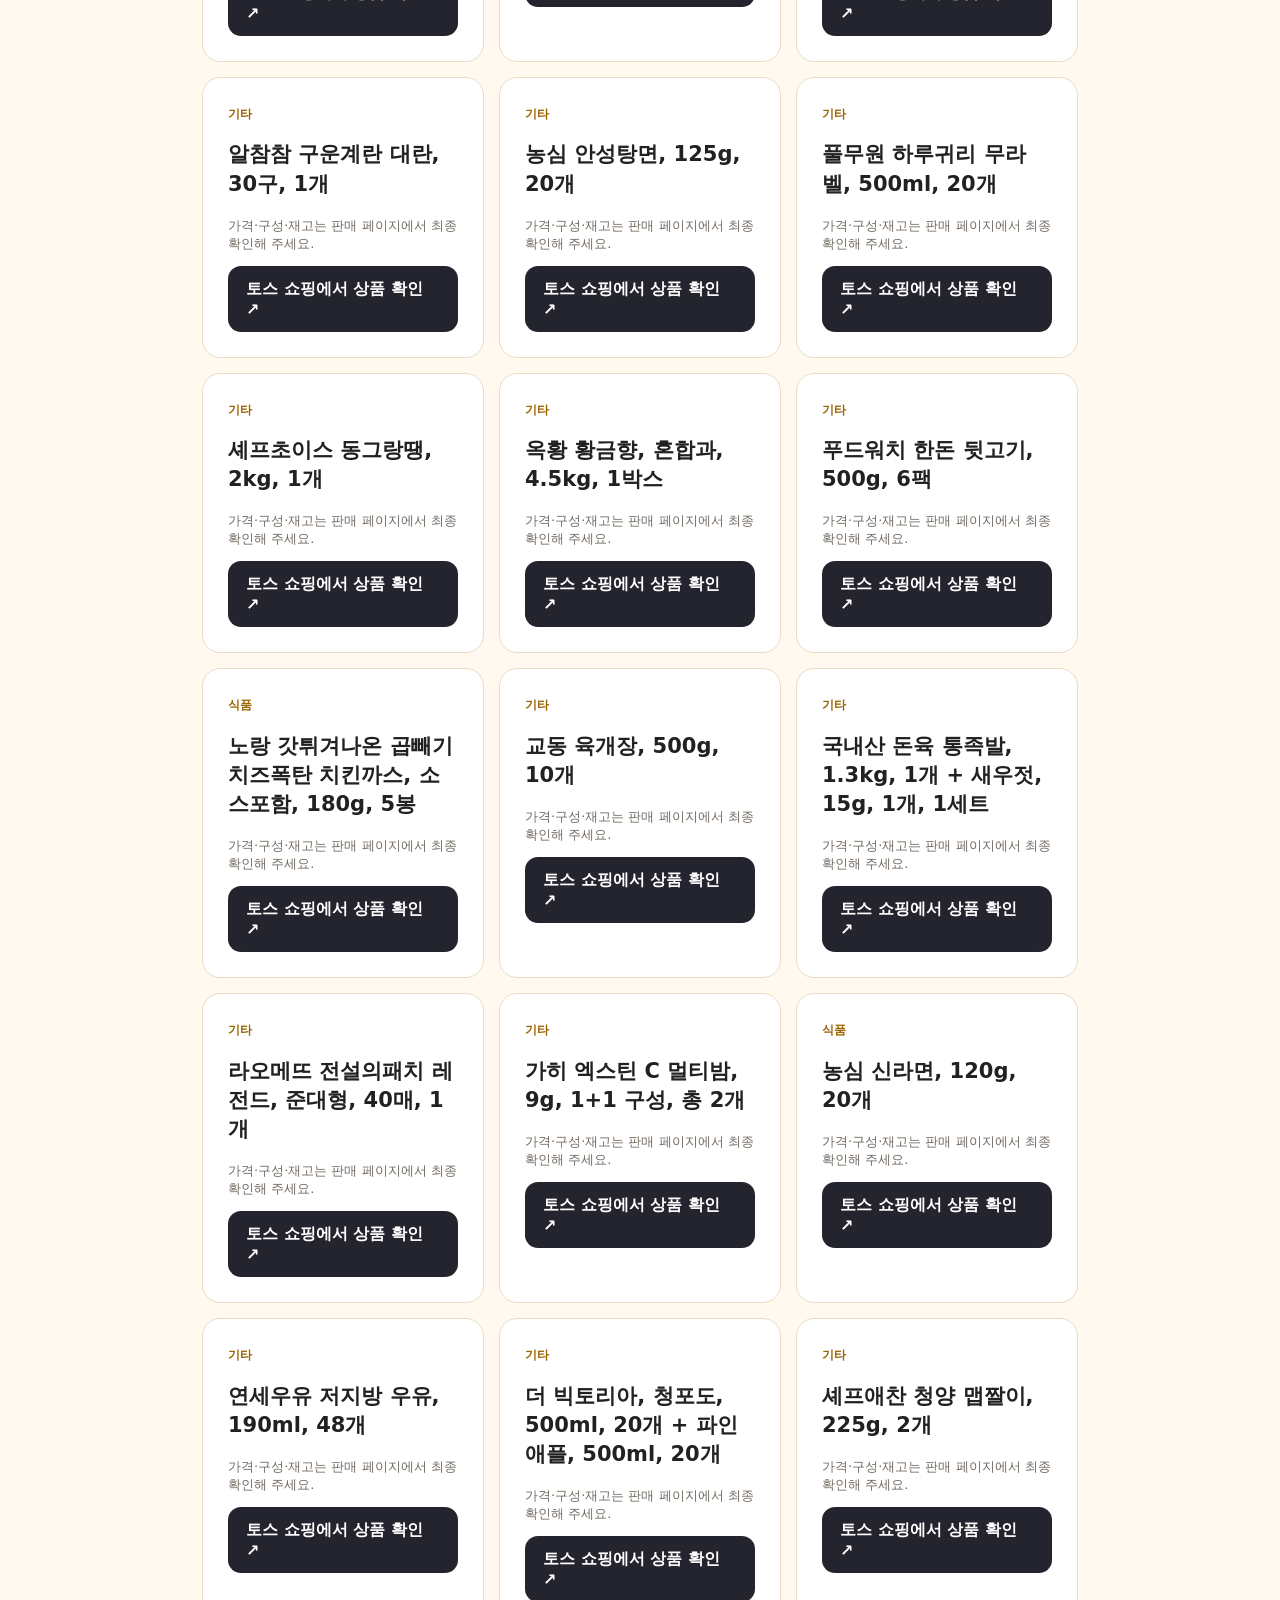
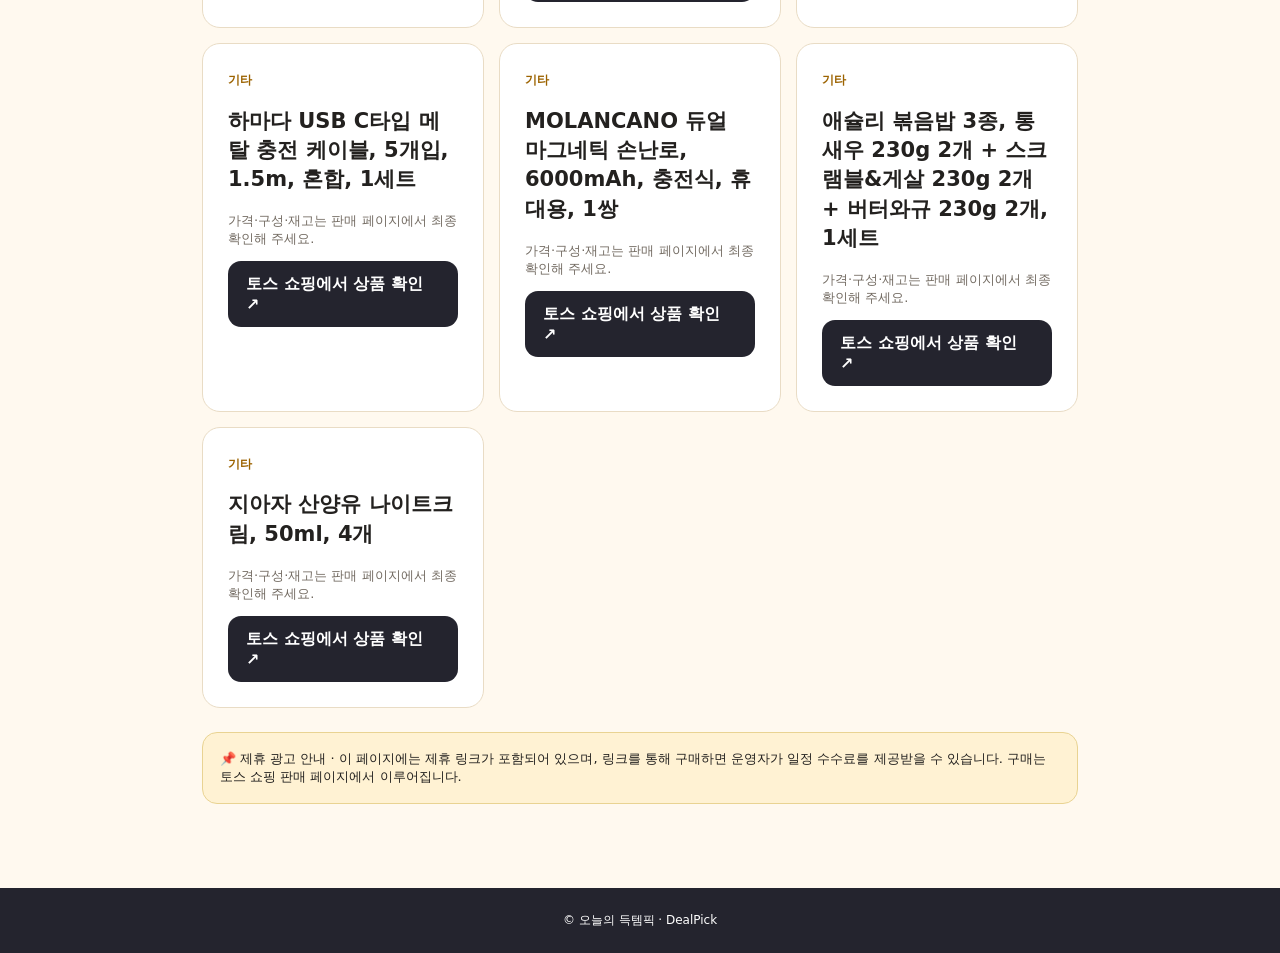
==== commit 4e9a9ad3: "DealPick: add approved product links (newest first)" ====
--- a/shop.html
+++ b/shop.html
@@ -3,6 +3,7 @@
 </head><body><header class="hero"><div class="wrap"><small>🛍️ TODAY'S DEALPICK · SHOP LINKS</small><h1>영상에서 본 상품,<br>여기서 확인하세요.</h1><p>오늘의 득템픽이 소개한 상품을 모았습니다. 구매 전 가격과 구성은 판매 페이지에서 다시 확인하세요.</p></div></header>
 <main class="wrap main"><div class="top"><h2>추천 상품 <span id="count"></span></h2><input id="search" placeholder="상품명 검색" aria-label="상품명 검색"></div><!-- DealPick newest-first order -->
 <div class="items" id="items">
+<article class="item"><span class="type">기타</span><h2>집드리 질레트 호환 5중날 면도기 세트, 면도기 1개 + 면도날 12개, 1세트</h2><p>가격·구성·재고는 판매 페이지에서 최종 확인해 주세요.</p><a class="buy" target="_blank" rel="noopener noreferrer nofollow sponsored" href="https://toss.shopping/_m/3YGs9sR1">토스 쇼핑에서 상품 확인 ↗</a></article>
 <article class="item"><span class="type">생활</span><h2>맘스럽 플로럴 액체세제, 2.5L, 5개</h2><p>가격·구성·재고는 판매 페이지에서 최종 확인해 주세요.</p><a class="buy" target="_blank" rel="noopener noreferrer nofollow sponsored" href="https://toss.shopping/_m/LlEQblPh">토스 쇼핑에서 상품 확인 ↗</a></article>
 <article class="item"><span class="type">기타</span><h2>깔끔 화장품 정리대, 화이트, 25x16x11cm, 2개</h2><p>가격·구성·재고는 판매 페이지에서 최종 확인해 주세요.</p><a class="buy" target="_blank" rel="noopener noreferrer nofollow sponsored" href="https://toss.shopping/_m/59Sgxtok">토스 쇼핑에서 상품 확인 ↗</a></article>
 <article class="item"><span class="type">기타</span><h2>괄사 3종 세트, 만능, 핑크문어, 하트괄사, 2세트</h2><p>가격·구성·재고는 판매 페이지에서 최종 확인해 주세요.</p><a class="buy" target="_blank" rel="noopener noreferrer nofollow sponsored" href="https://toss.shopping/_m/P7xGBL8j">토스 쇼핑에서 상품 확인 ↗</a></article>
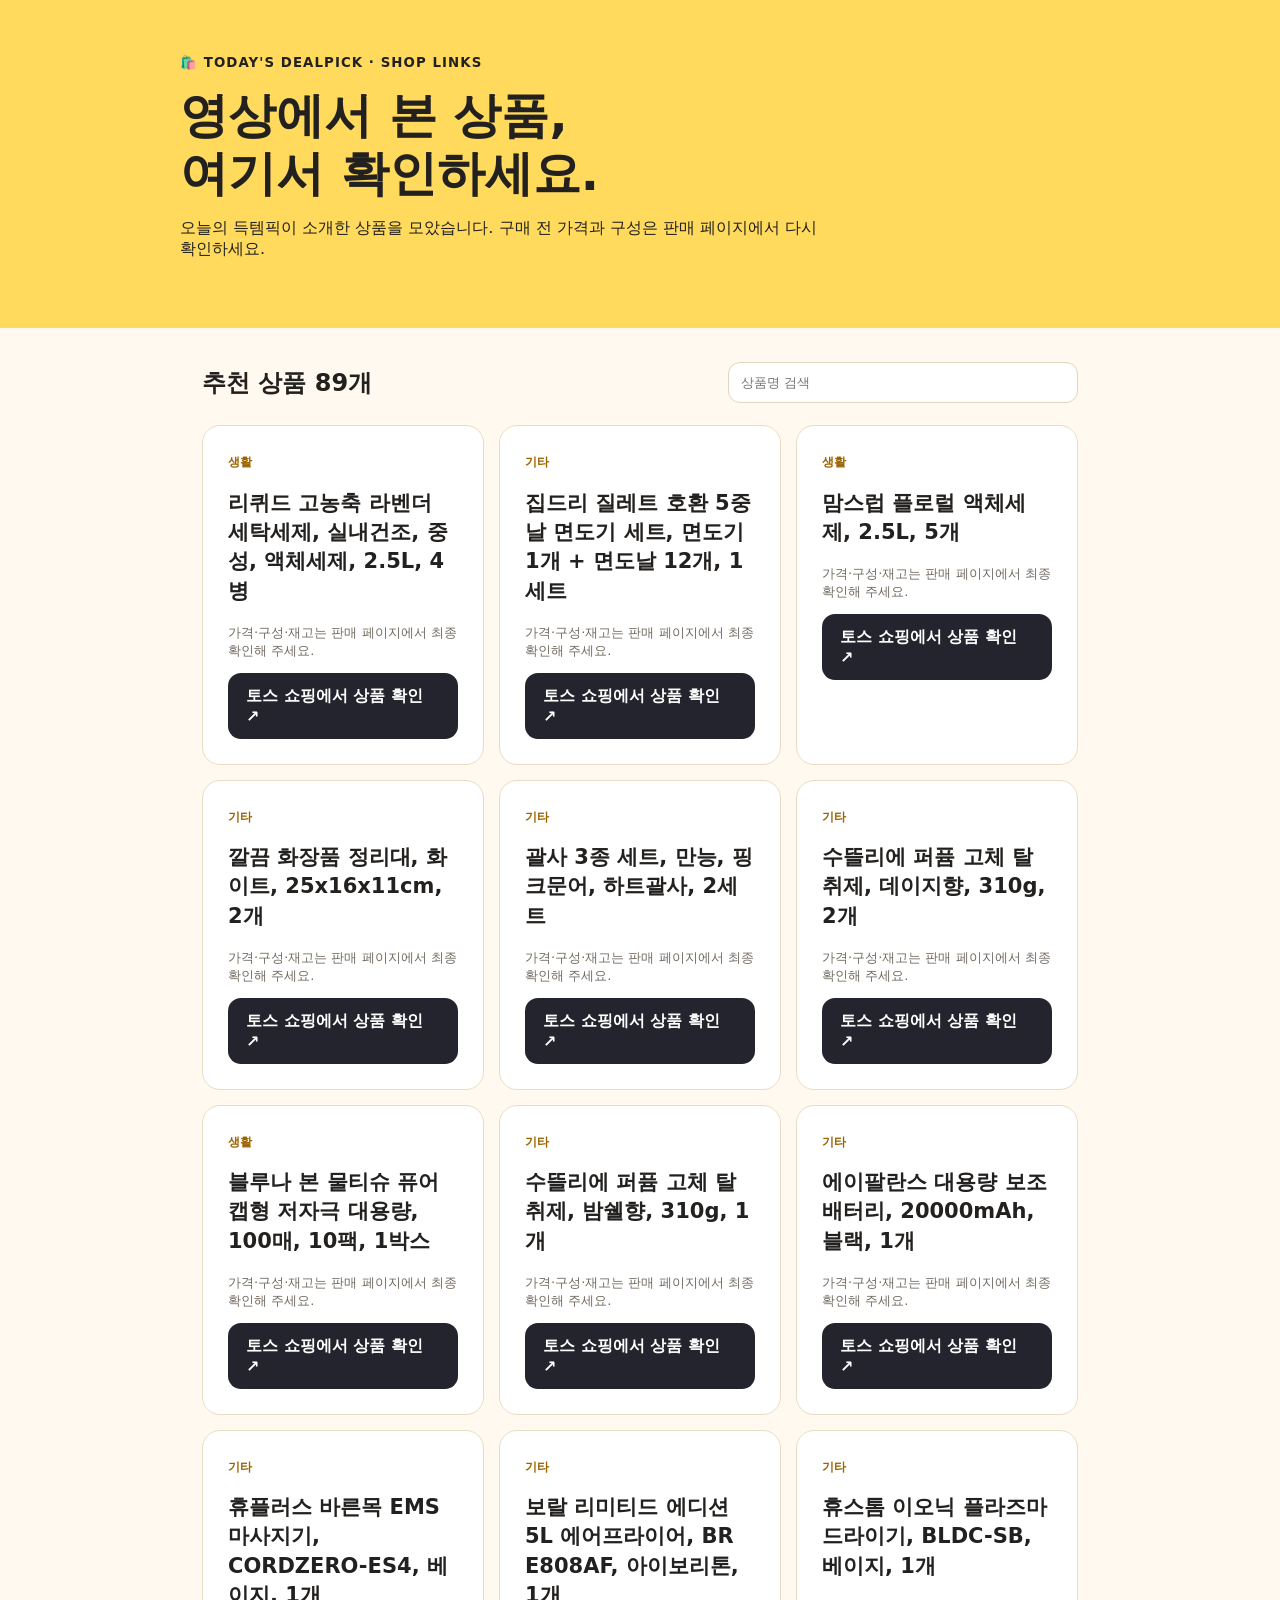
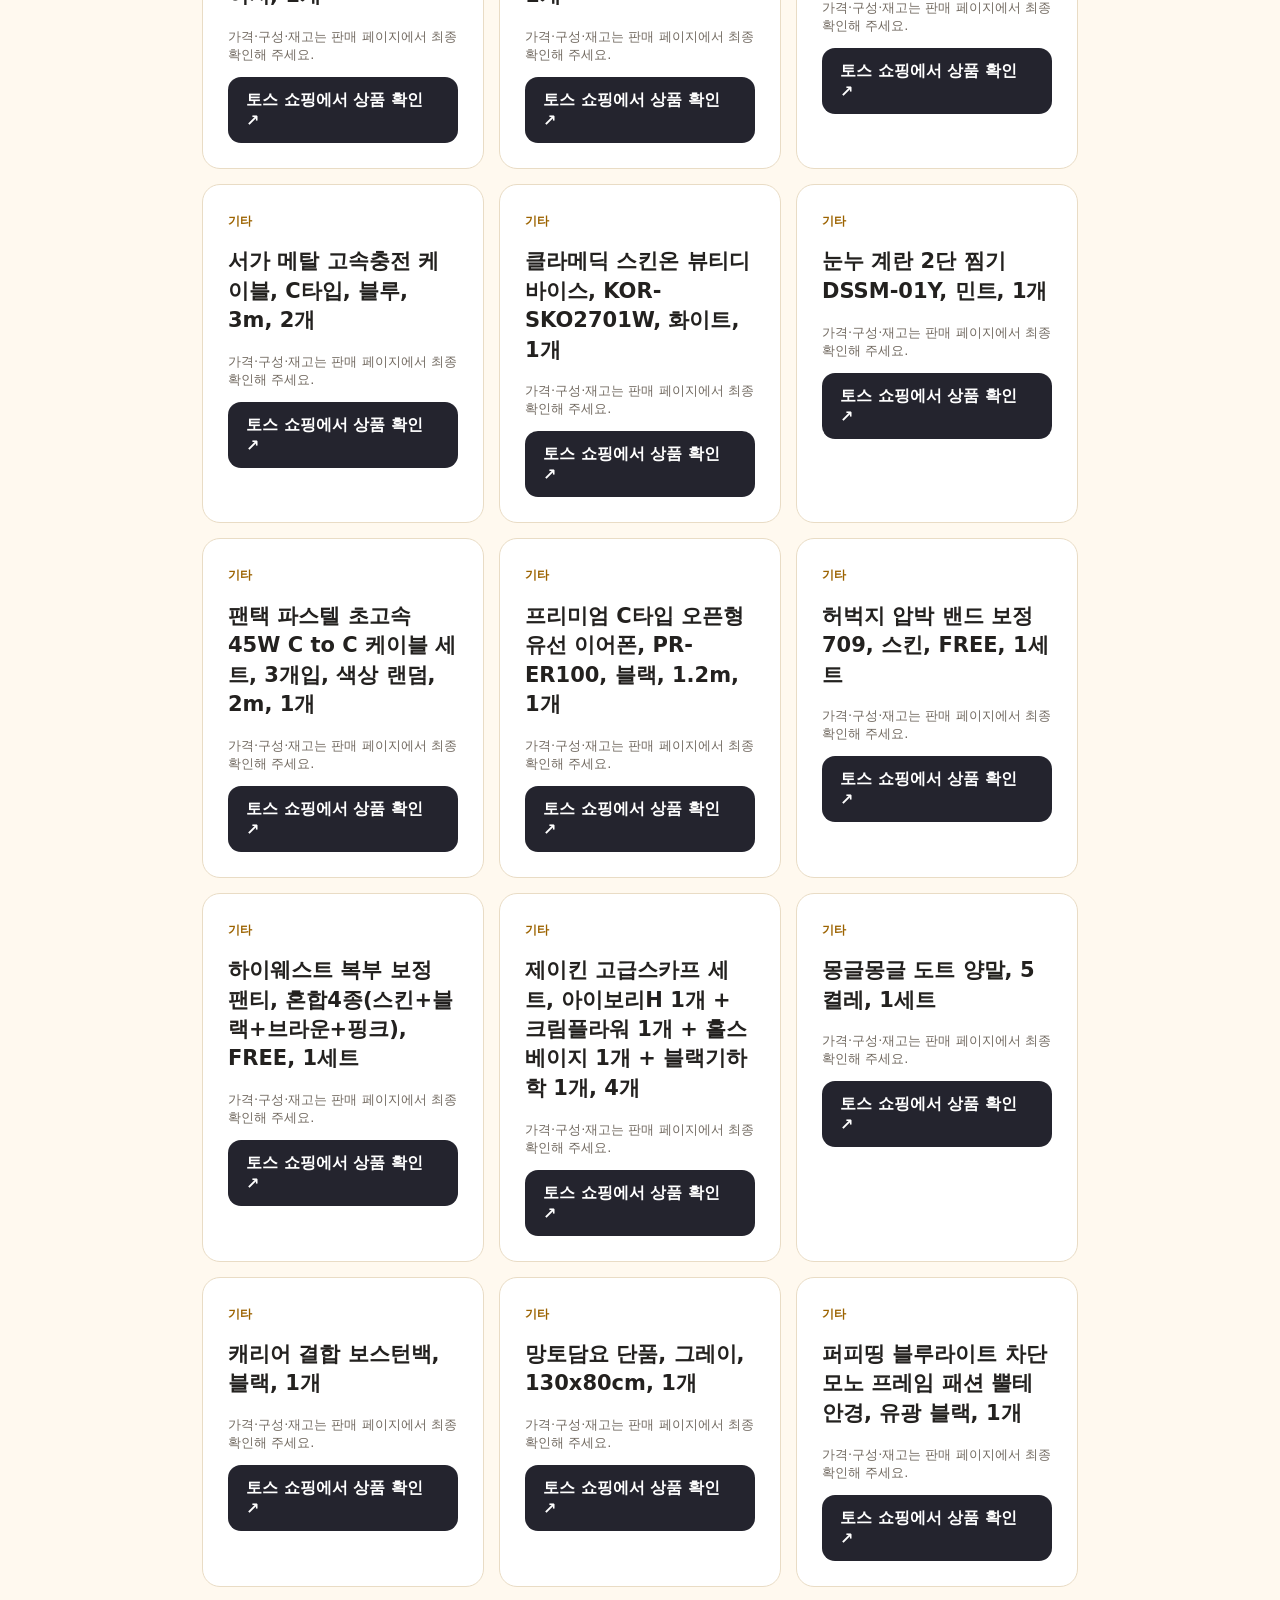
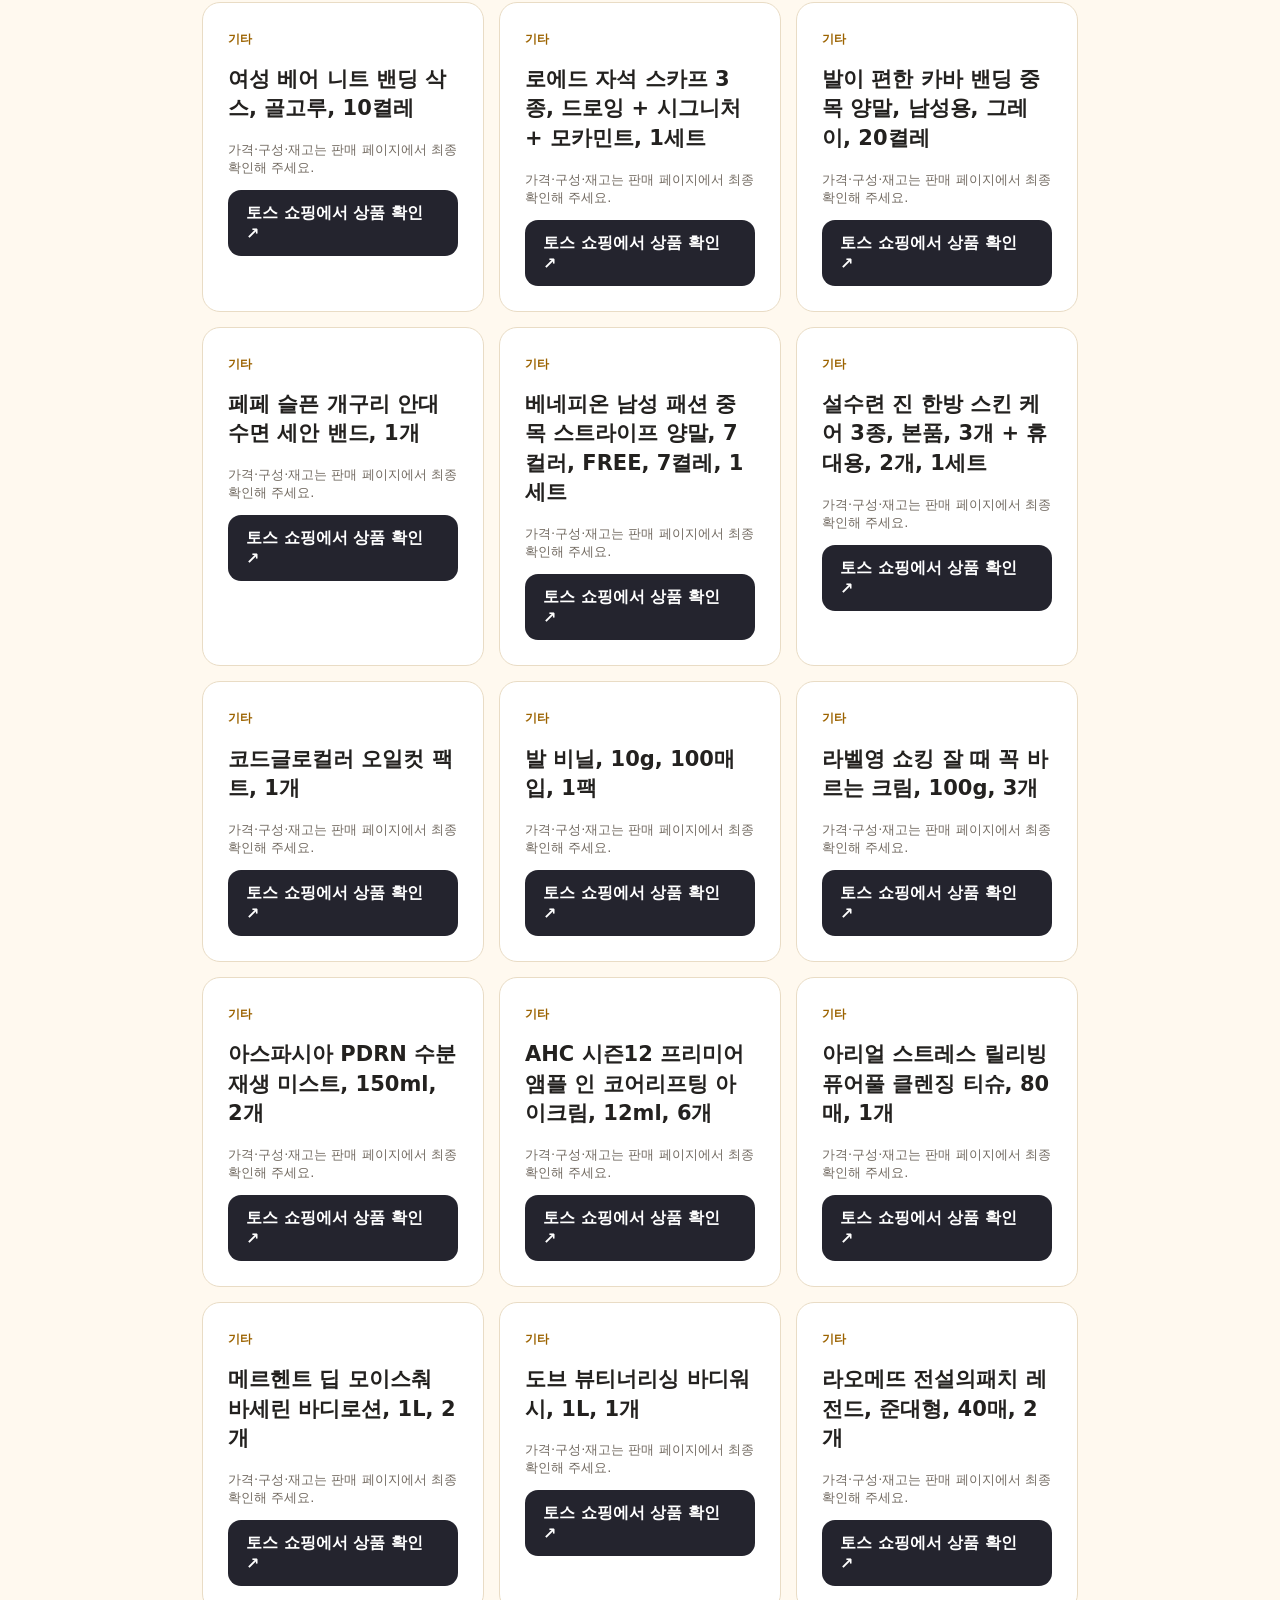
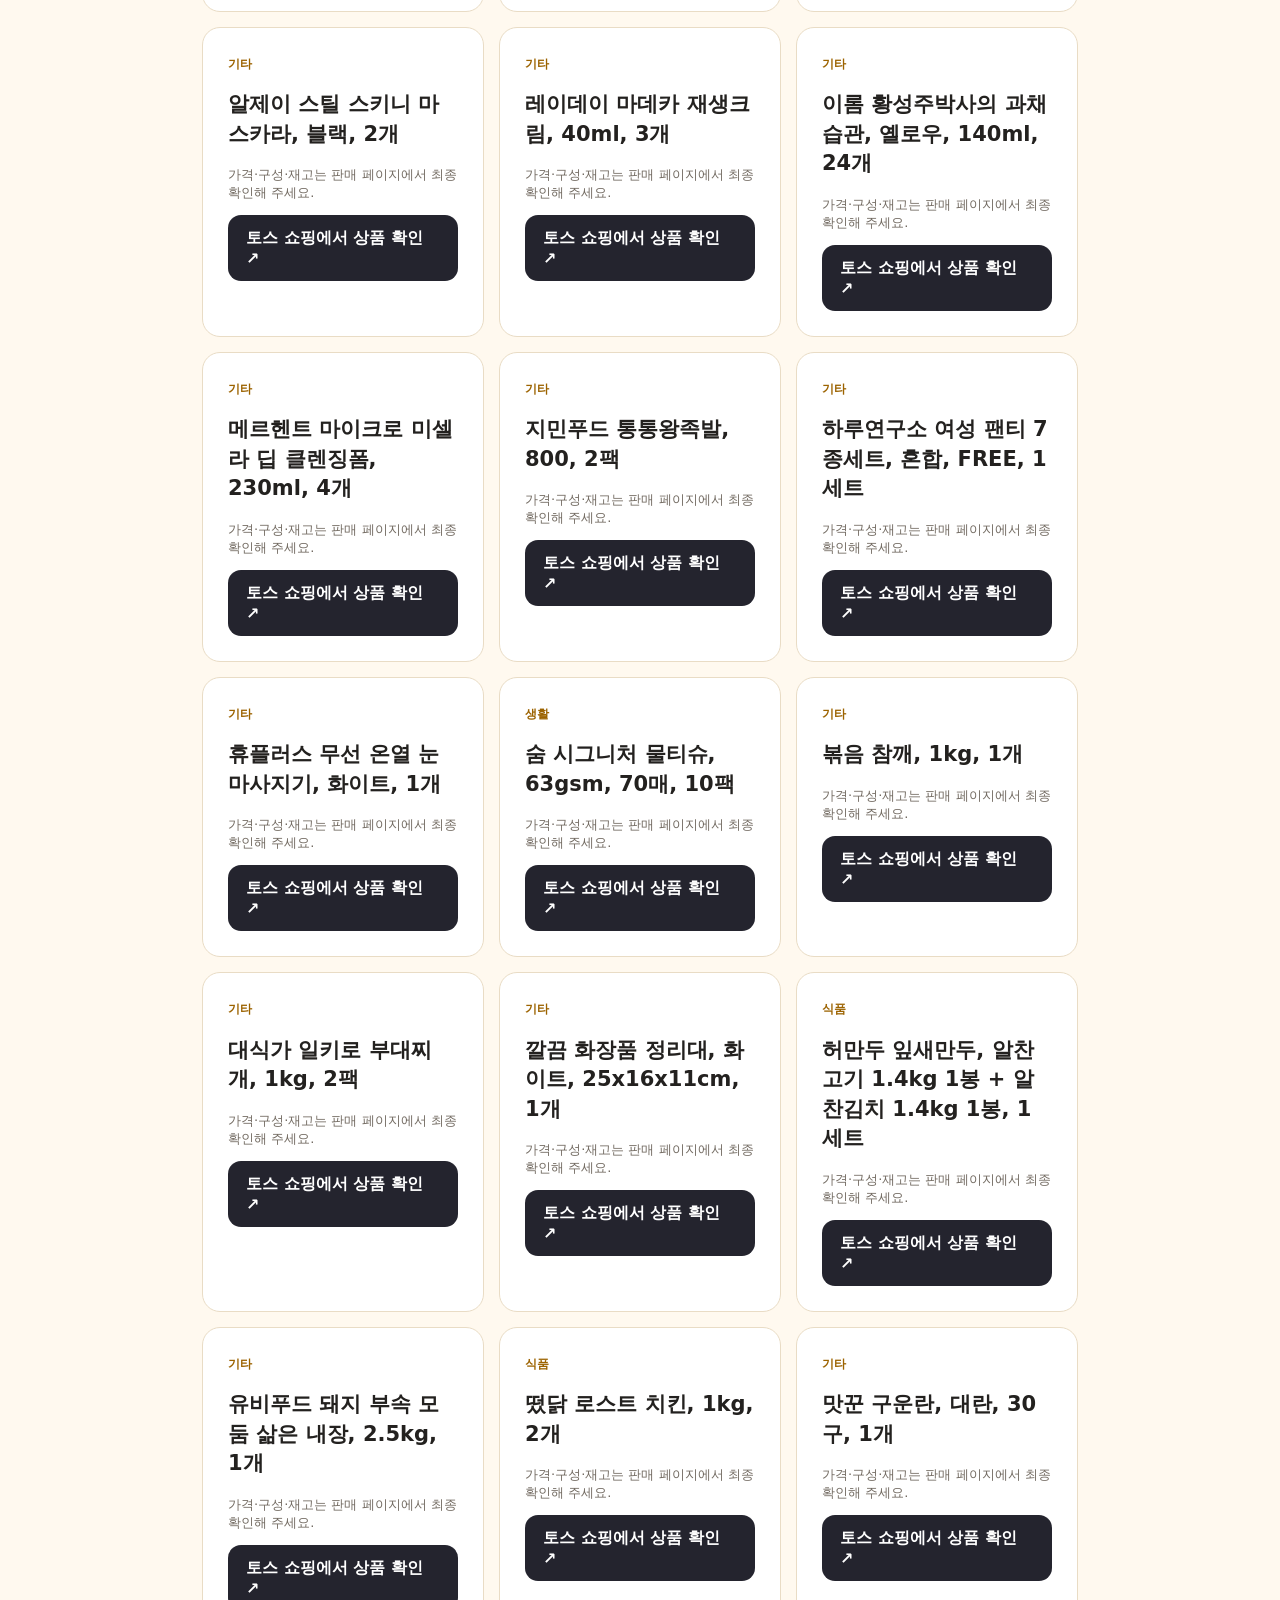
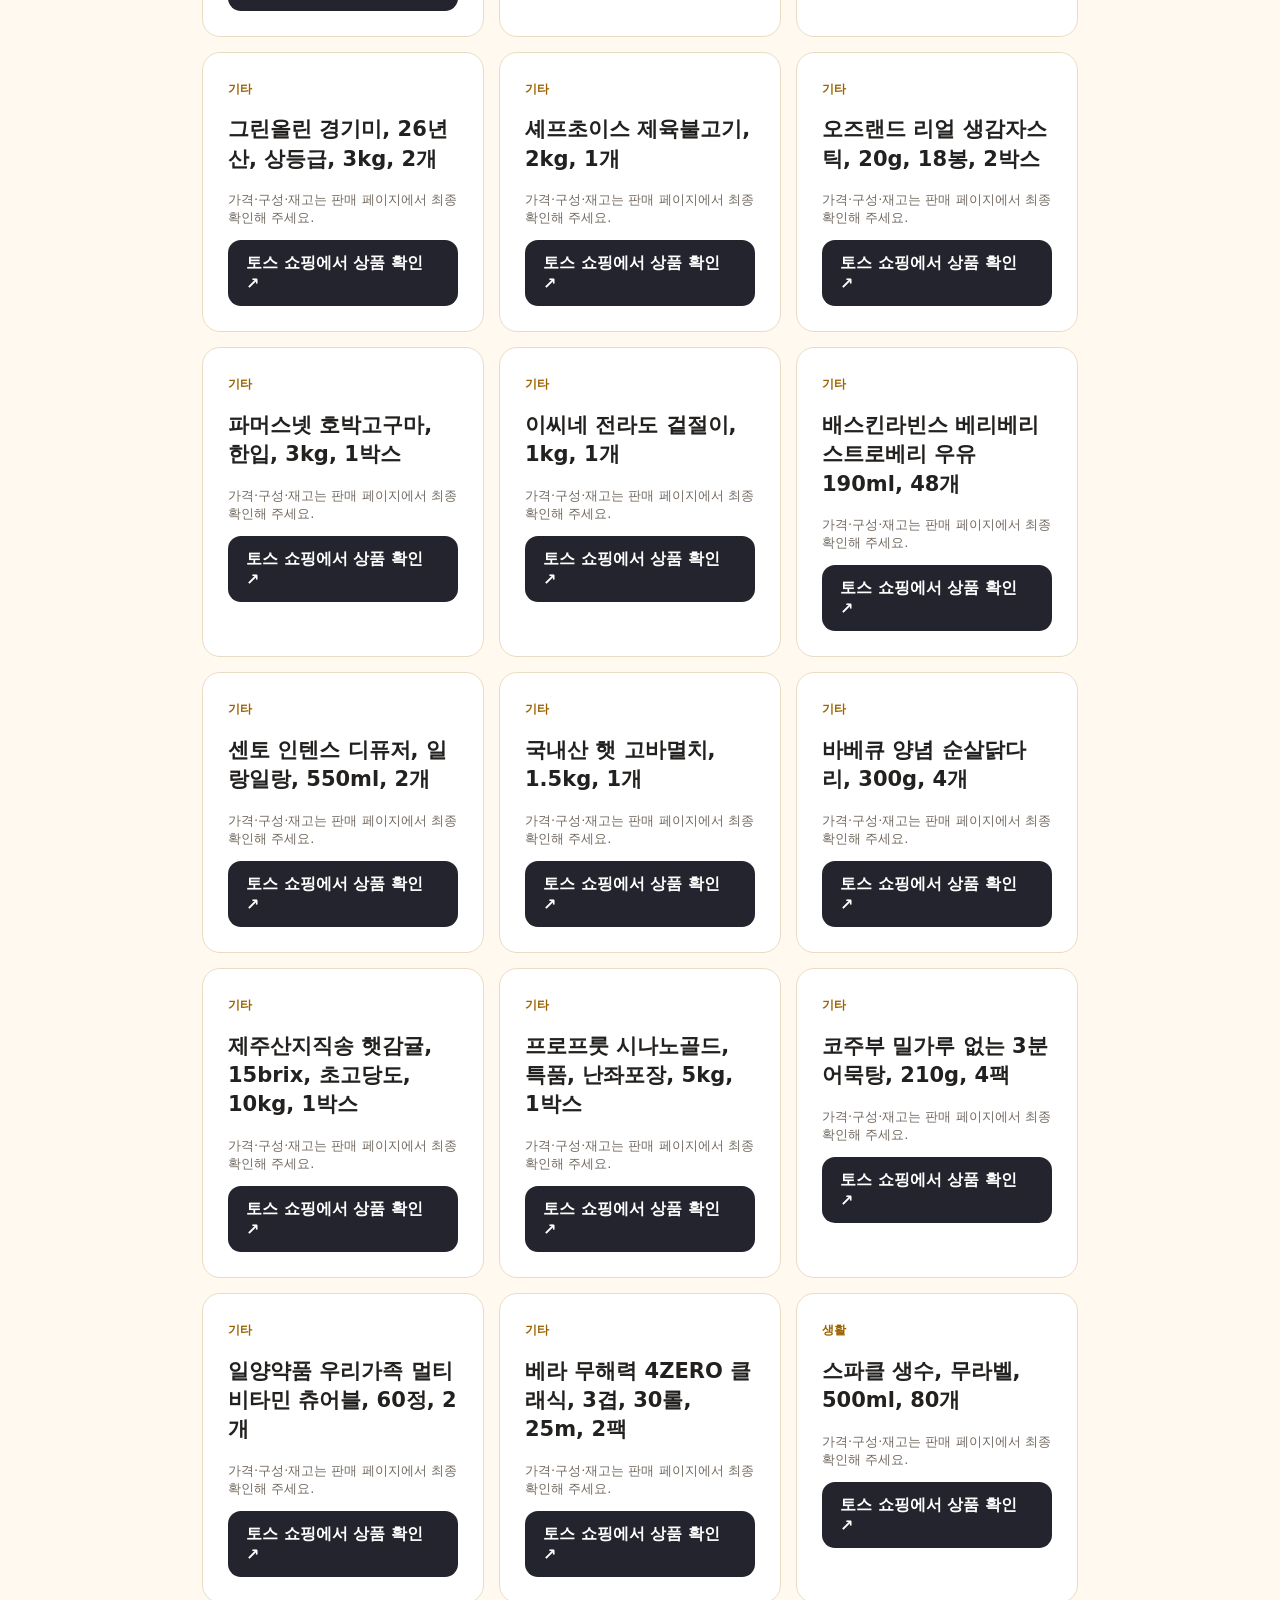
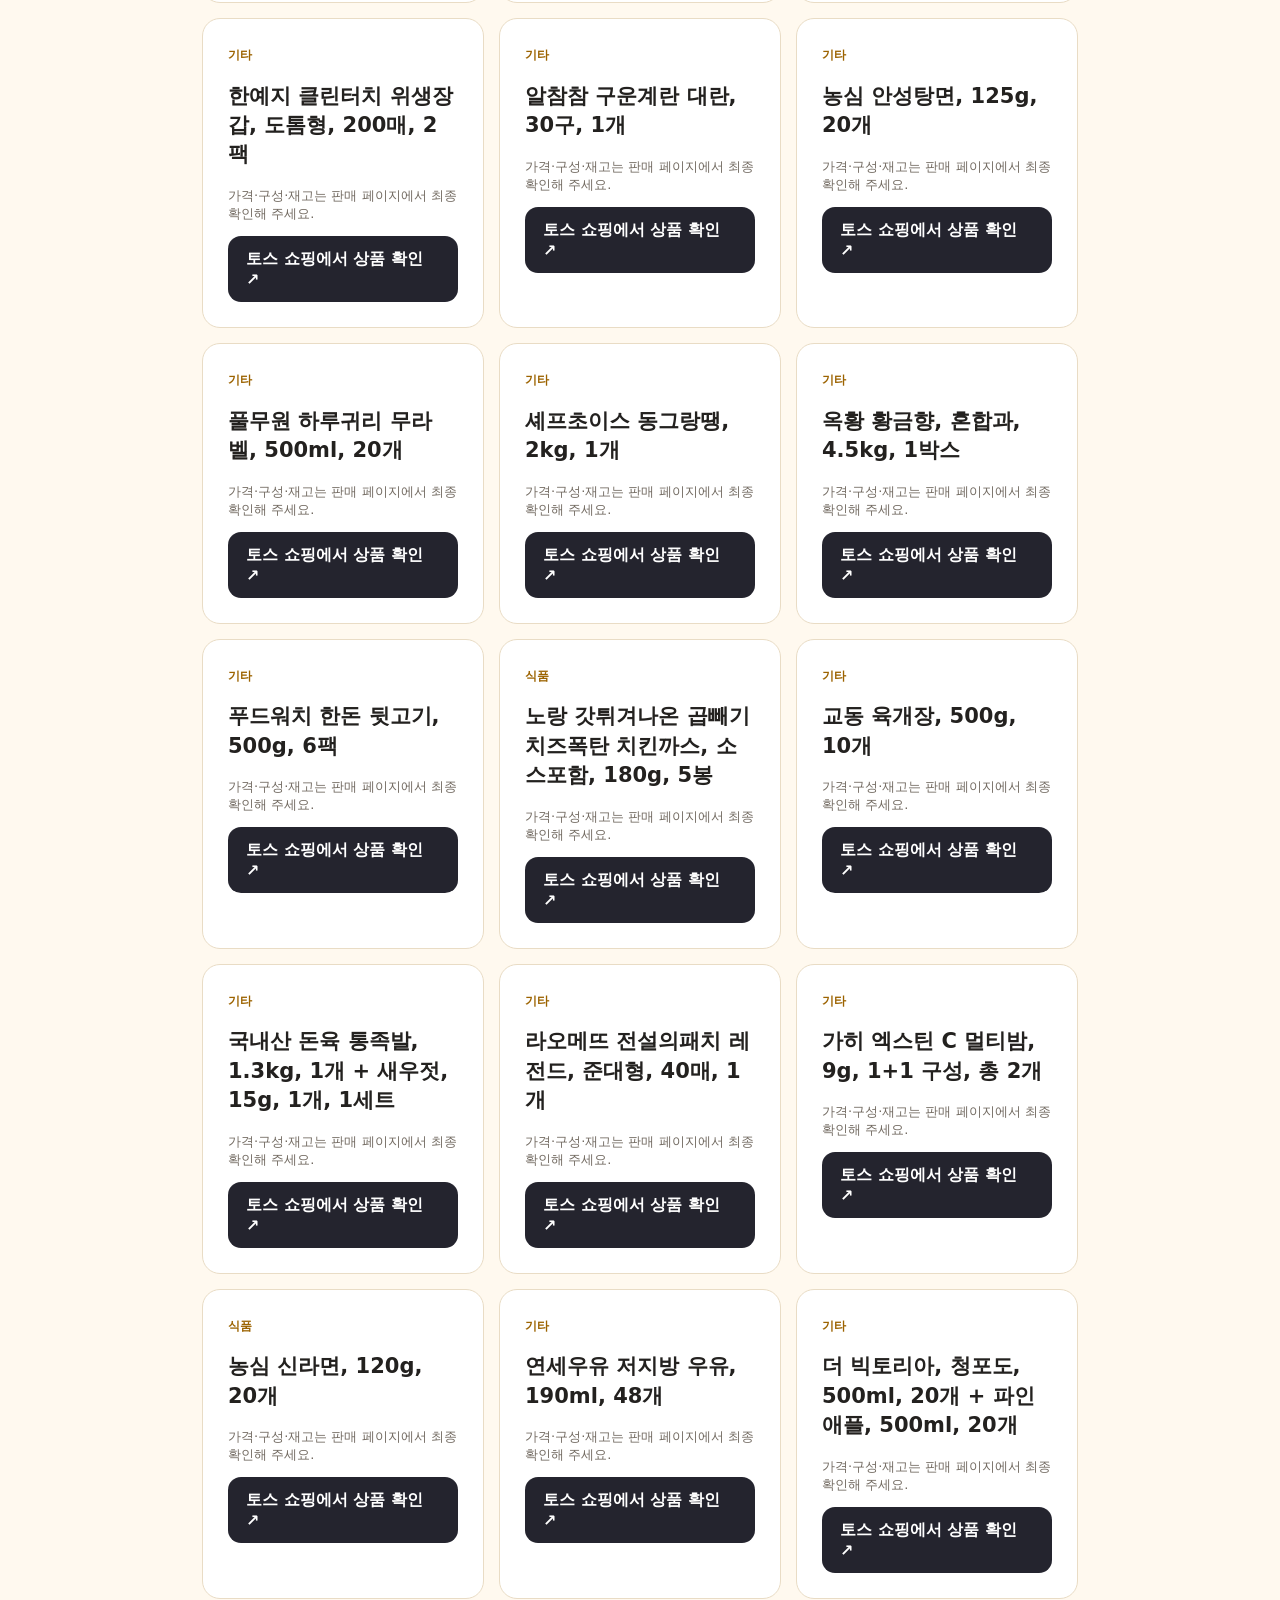
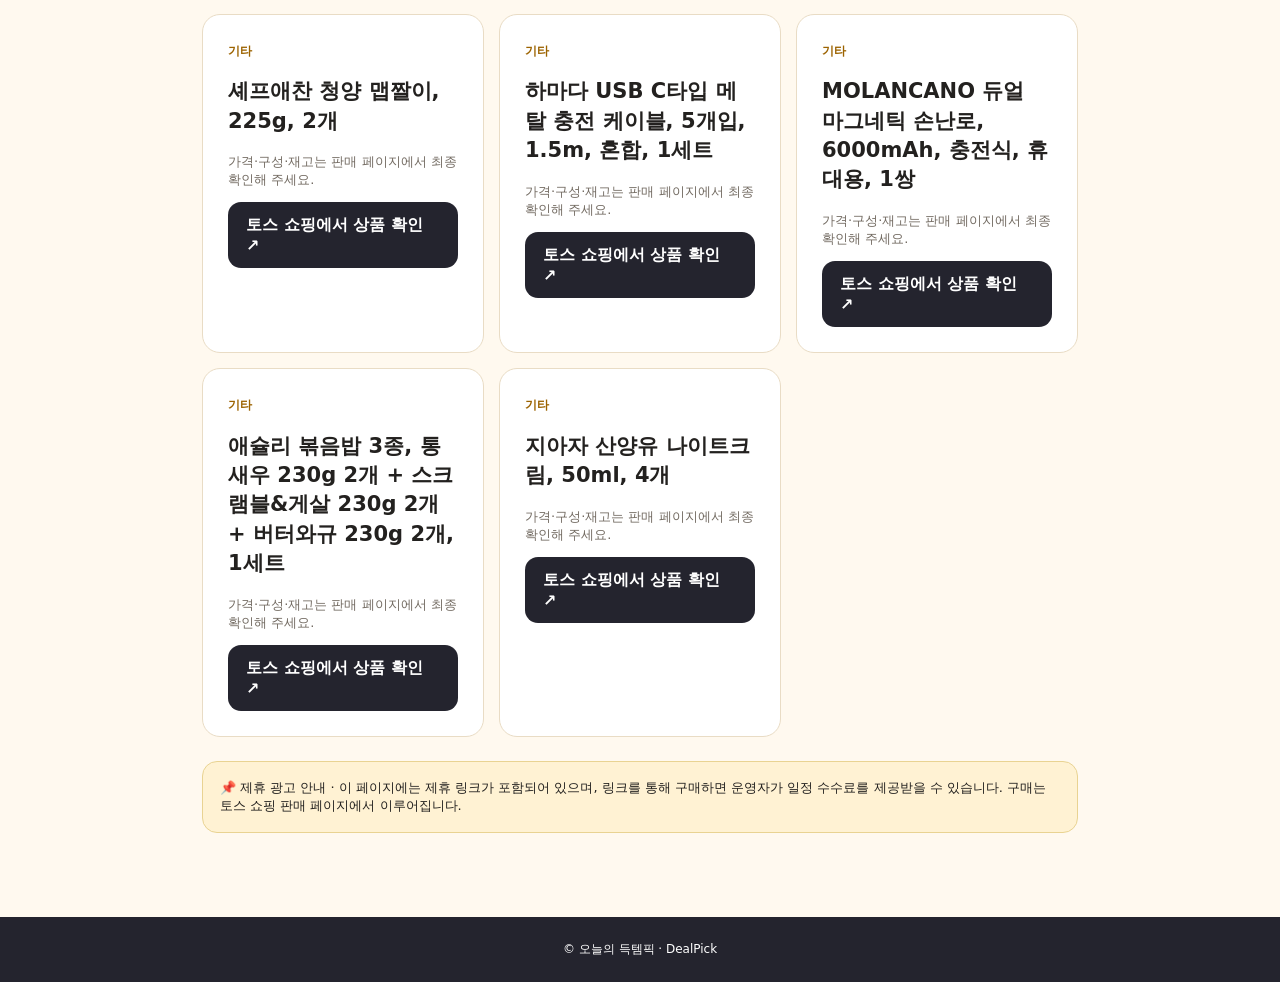
==== commit 16583557: "DealPick: add approved product links (newest first)" ====
--- a/shop.html
+++ b/shop.html
@@ -3,6 +3,7 @@
 </head><body><header class="hero"><div class="wrap"><small>🛍️ TODAY'S DEALPICK · SHOP LINKS</small><h1>영상에서 본 상품,<br>여기서 확인하세요.</h1><p>오늘의 득템픽이 소개한 상품을 모았습니다. 구매 전 가격과 구성은 판매 페이지에서 다시 확인하세요.</p></div></header>
 <main class="wrap main"><div class="top"><h2>추천 상품 <span id="count"></span></h2><input id="search" placeholder="상품명 검색" aria-label="상품명 검색"></div><!-- DealPick newest-first order -->
 <div class="items" id="items">
+<article class="item"><span class="type">생활</span><h2>리퀴드 고농축 라벤더 세탁세제, 실내건조, 중성, 액체세제, 2.5L, 4병</h2><p>가격·구성·재고는 판매 페이지에서 최종 확인해 주세요.</p><a class="buy" target="_blank" rel="noopener noreferrer nofollow sponsored" href="https://toss.shopping/_m/TjNgZOR6">토스 쇼핑에서 상품 확인 ↗</a></article>
 <article class="item"><span class="type">기타</span><h2>집드리 질레트 호환 5중날 면도기 세트, 면도기 1개 + 면도날 12개, 1세트</h2><p>가격·구성·재고는 판매 페이지에서 최종 확인해 주세요.</p><a class="buy" target="_blank" rel="noopener noreferrer nofollow sponsored" href="https://toss.shopping/_m/3YGs9sR1">토스 쇼핑에서 상품 확인 ↗</a></article>
 <article class="item"><span class="type">생활</span><h2>맘스럽 플로럴 액체세제, 2.5L, 5개</h2><p>가격·구성·재고는 판매 페이지에서 최종 확인해 주세요.</p><a class="buy" target="_blank" rel="noopener noreferrer nofollow sponsored" href="https://toss.shopping/_m/LlEQblPh">토스 쇼핑에서 상품 확인 ↗</a></article>
 <article class="item"><span class="type">기타</span><h2>깔끔 화장품 정리대, 화이트, 25x16x11cm, 2개</h2><p>가격·구성·재고는 판매 페이지에서 최종 확인해 주세요.</p><a class="buy" target="_blank" rel="noopener noreferrer nofollow sponsored" href="https://toss.shopping/_m/59Sgxtok">토스 쇼핑에서 상품 확인 ↗</a></article>
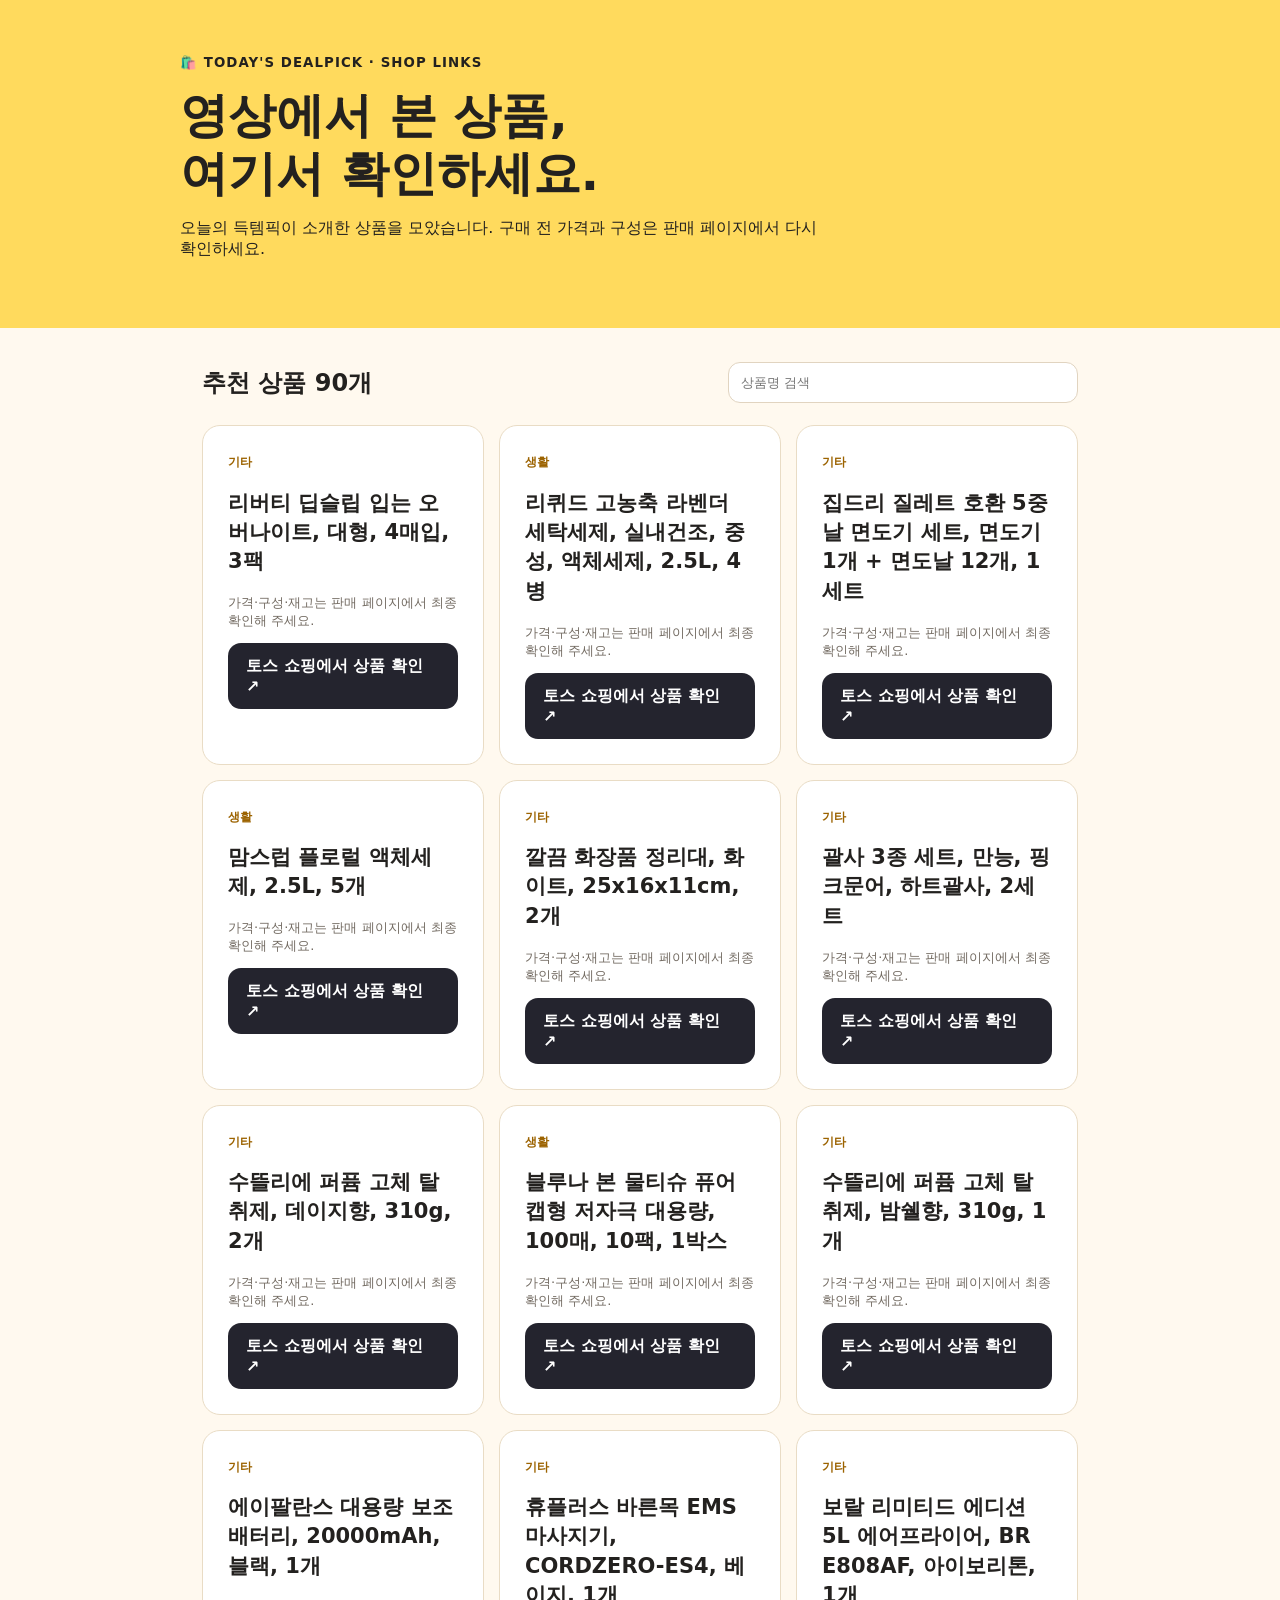
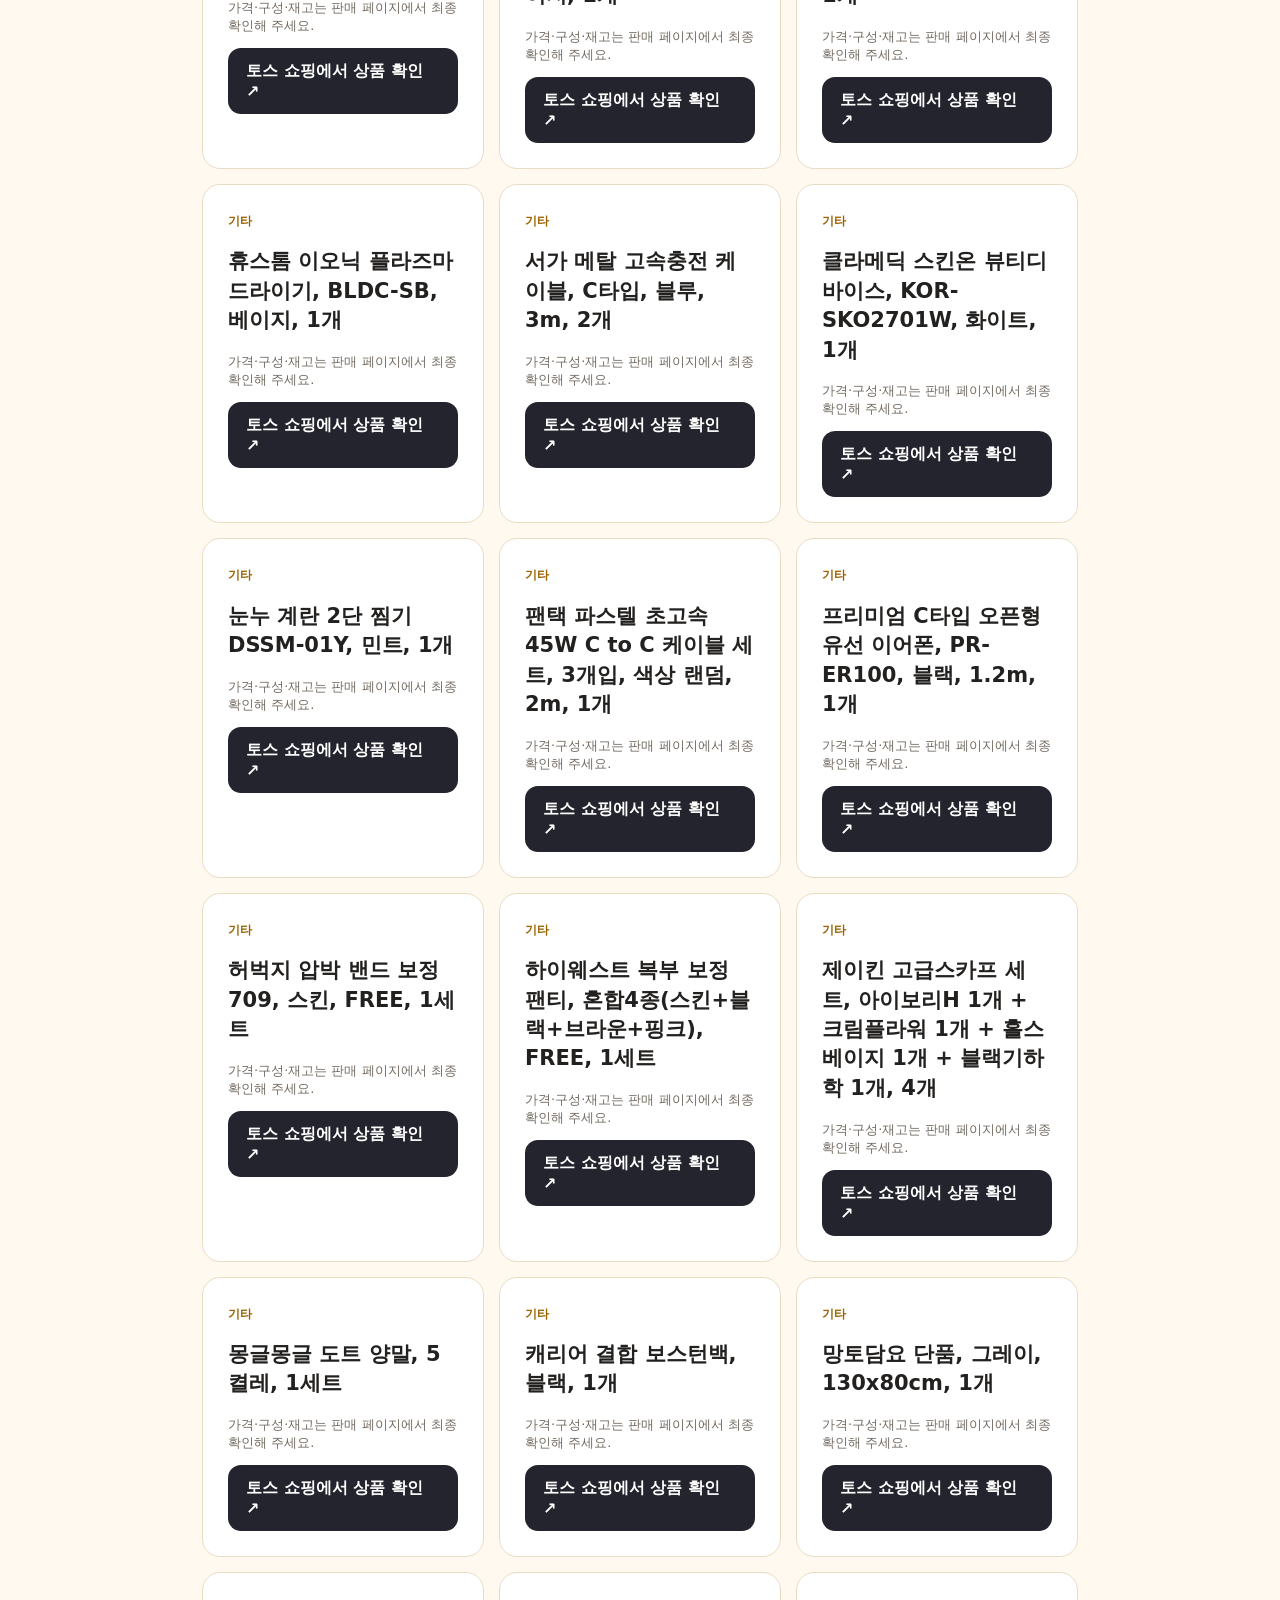
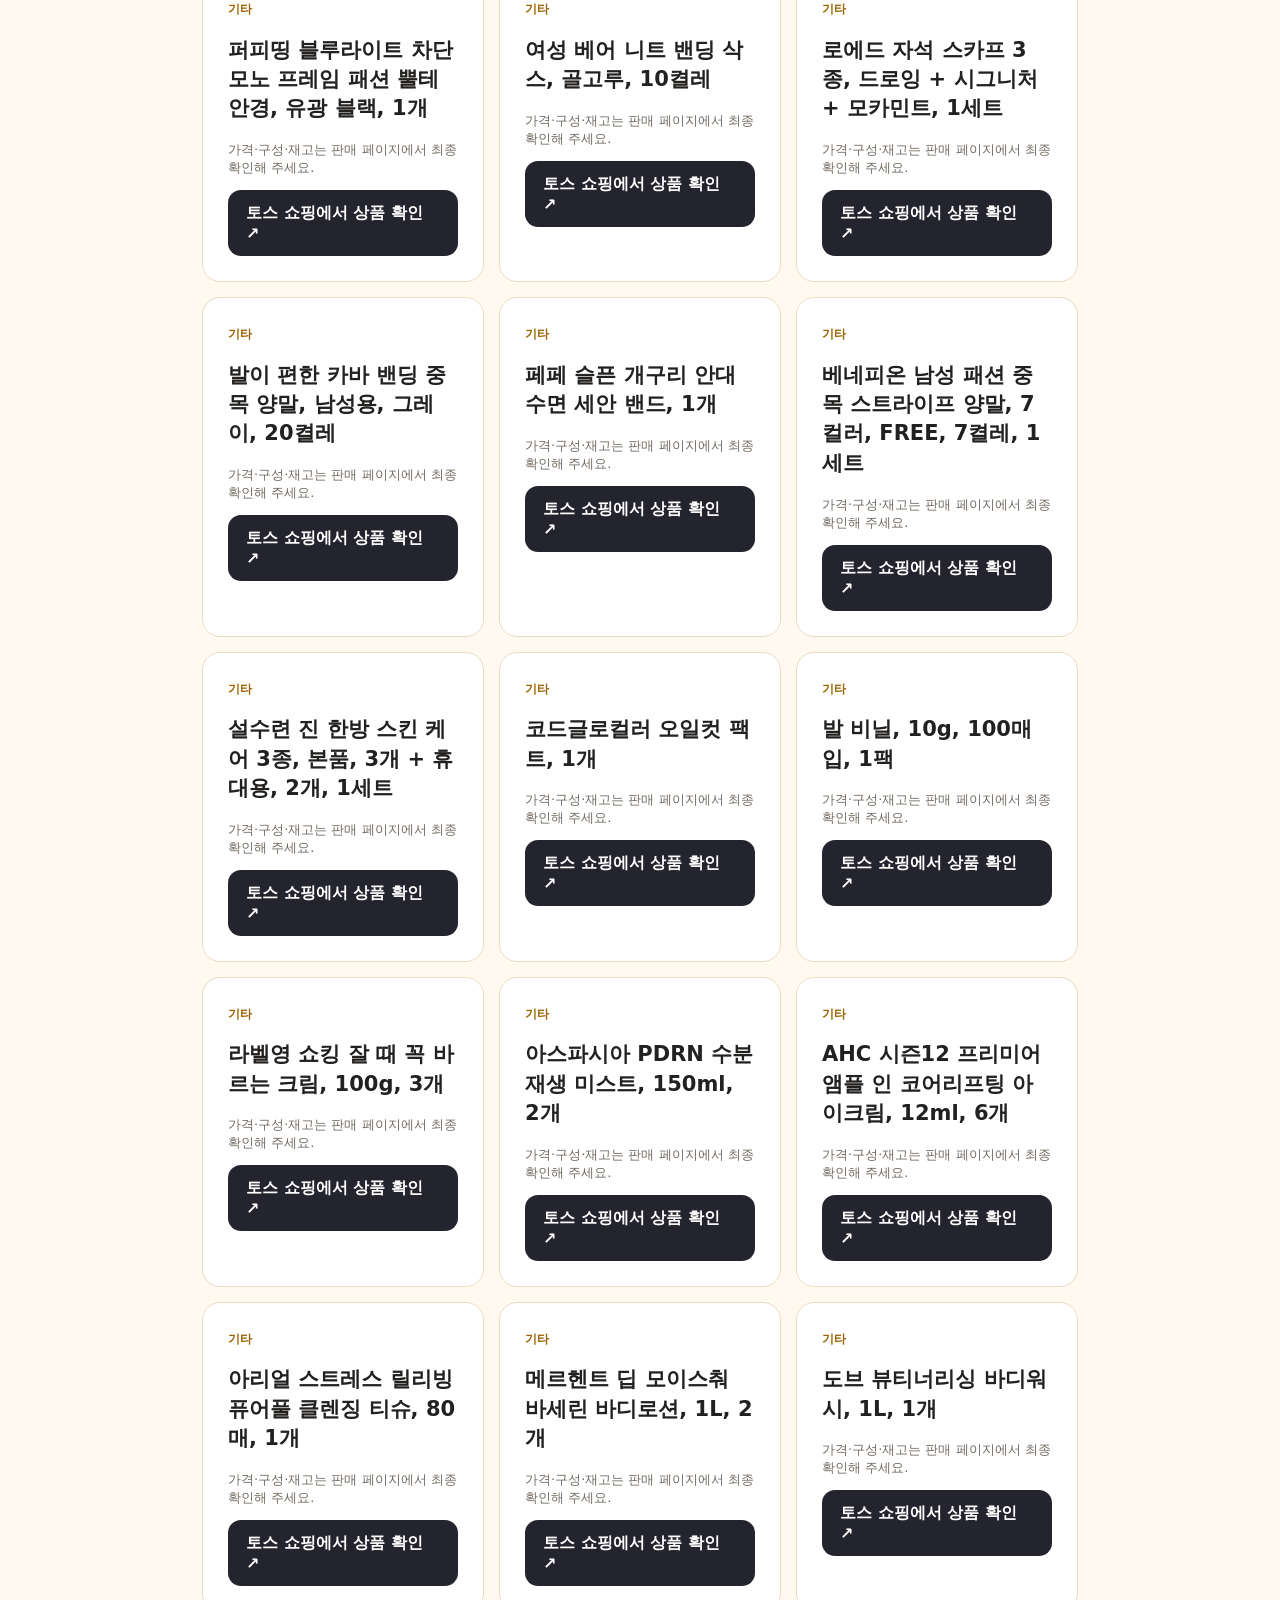
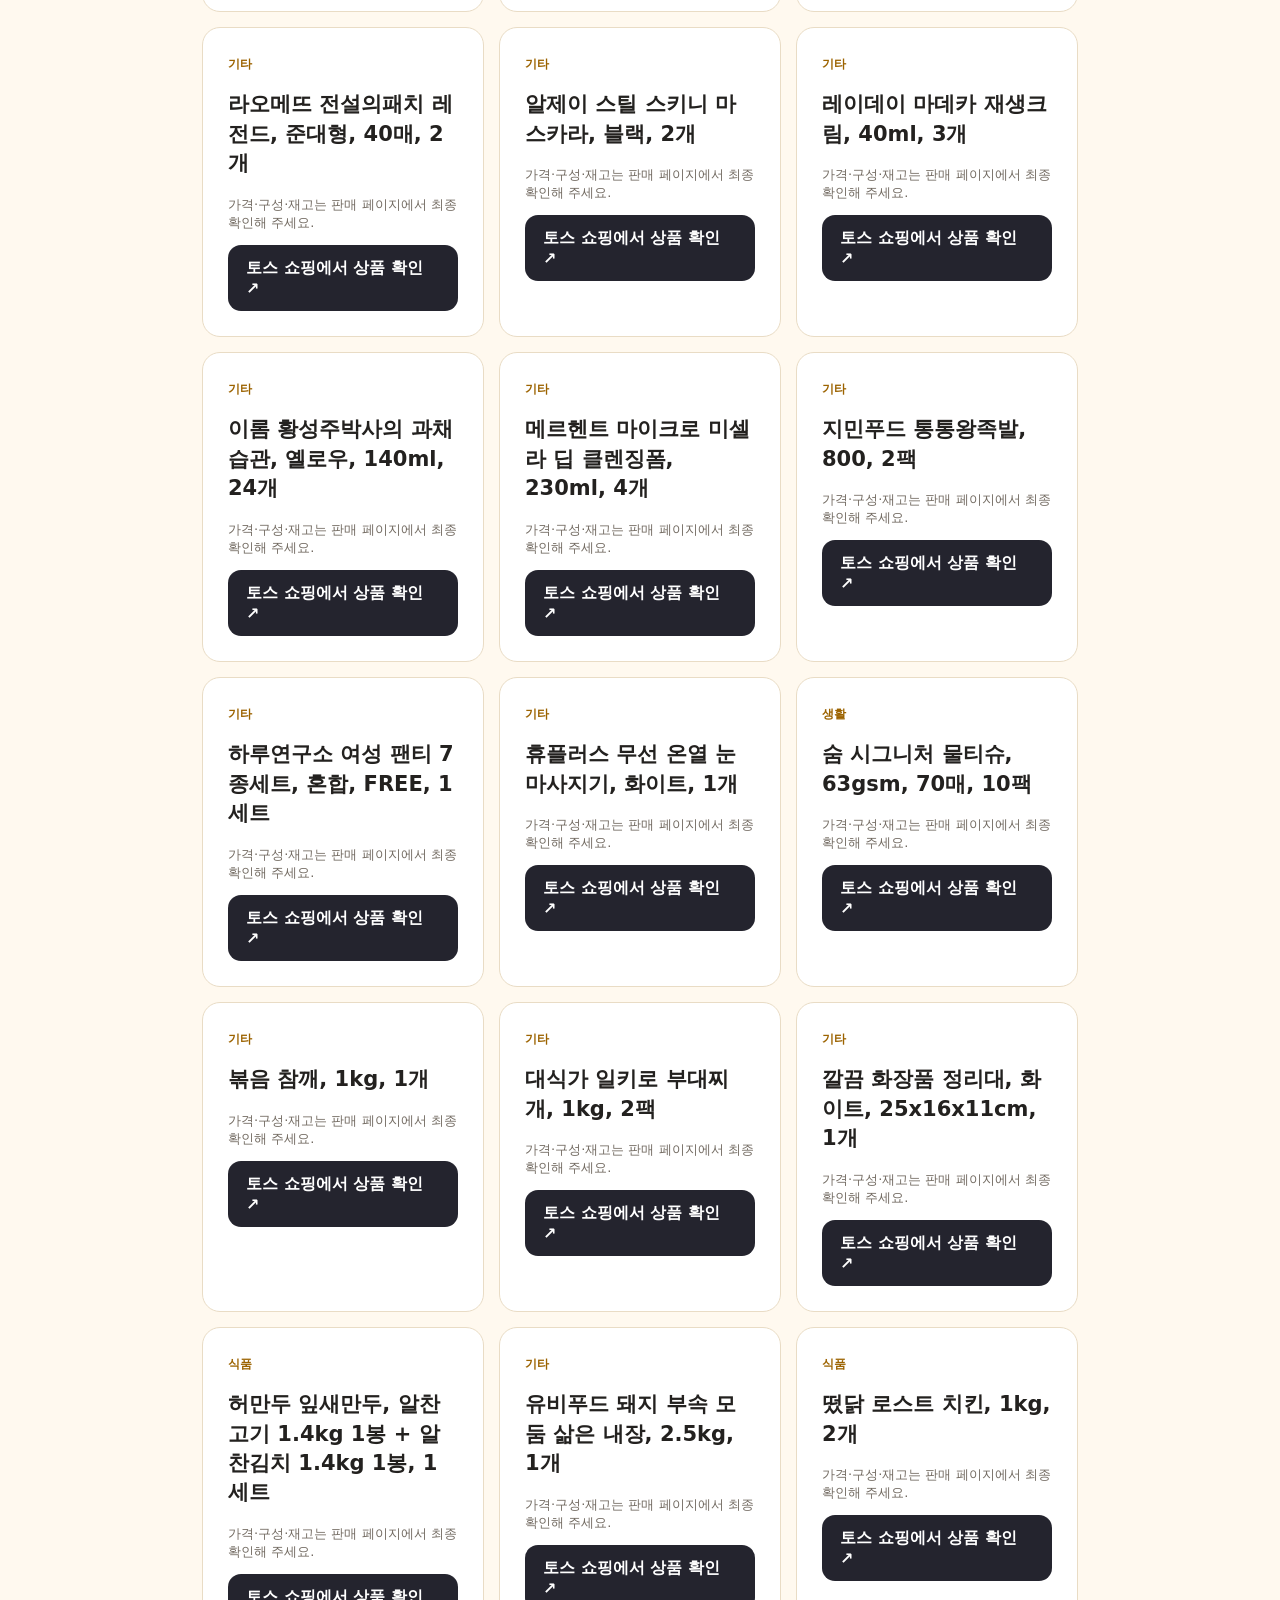
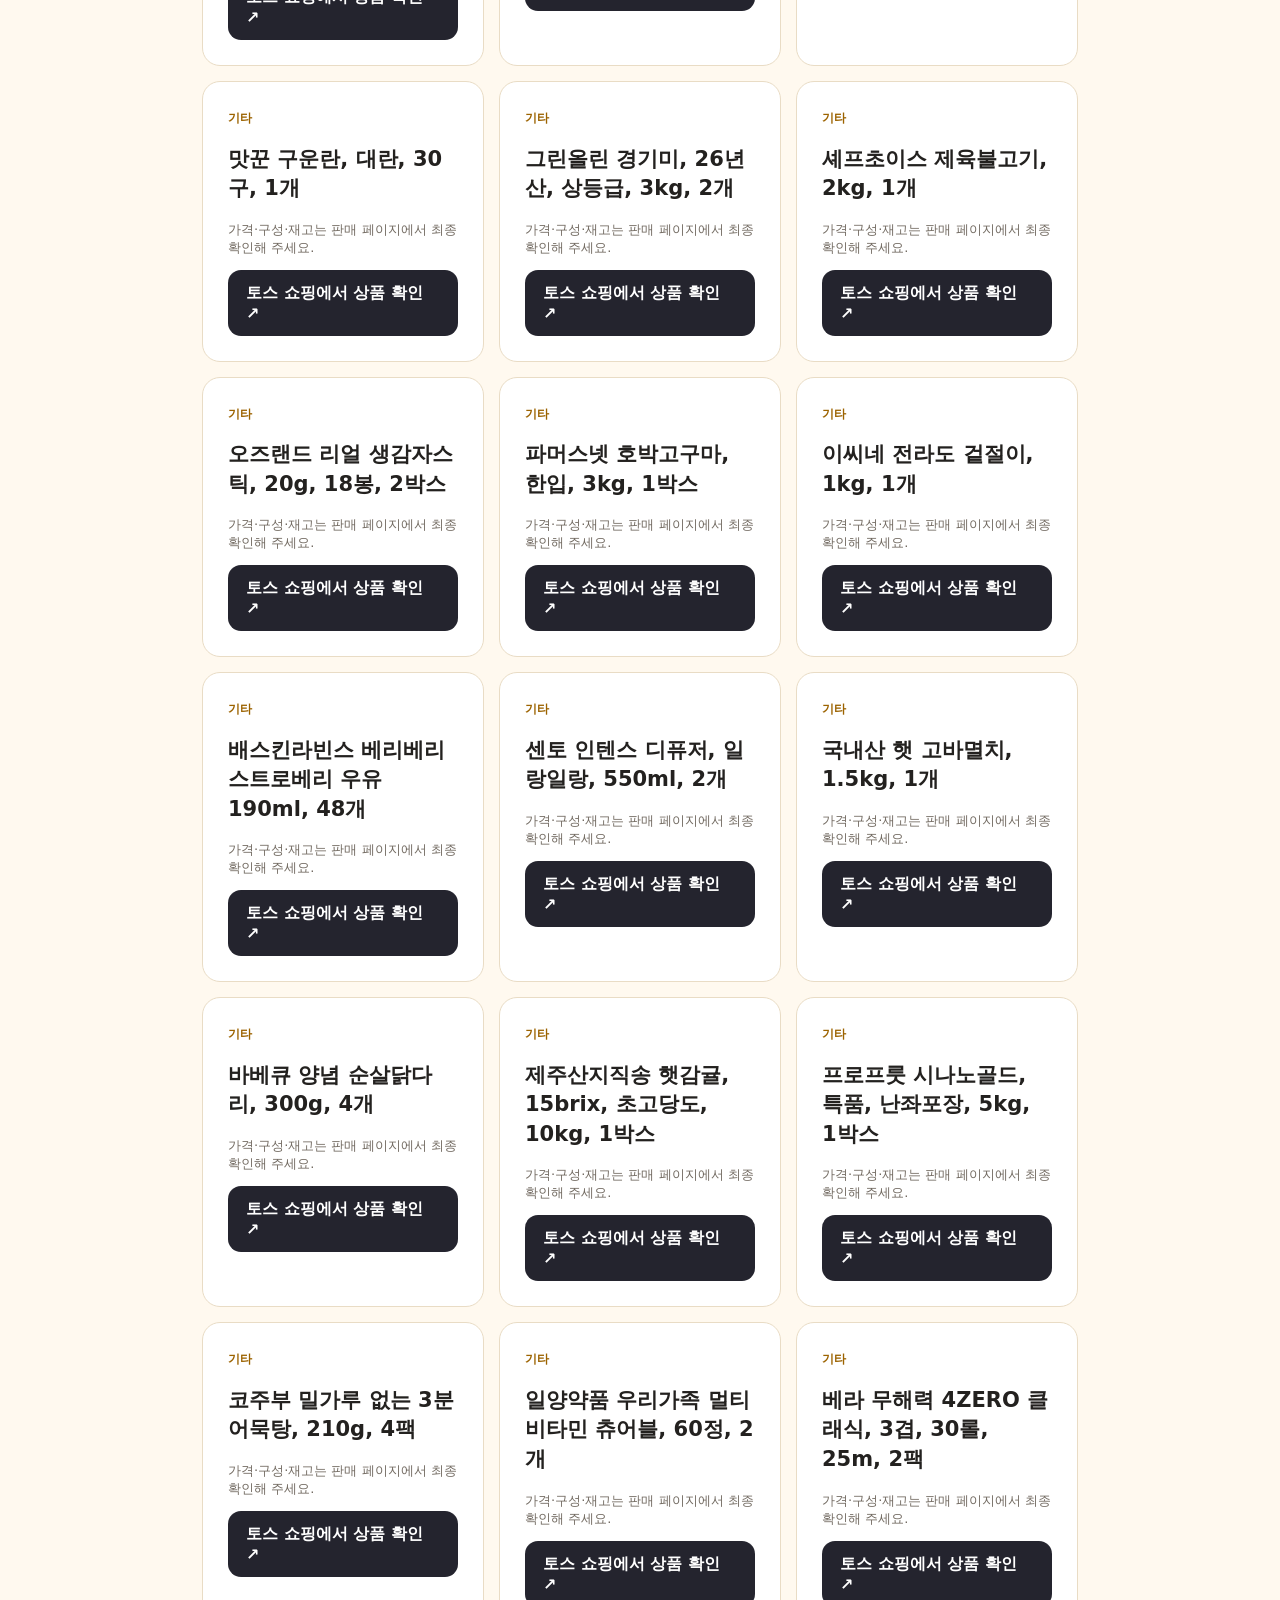
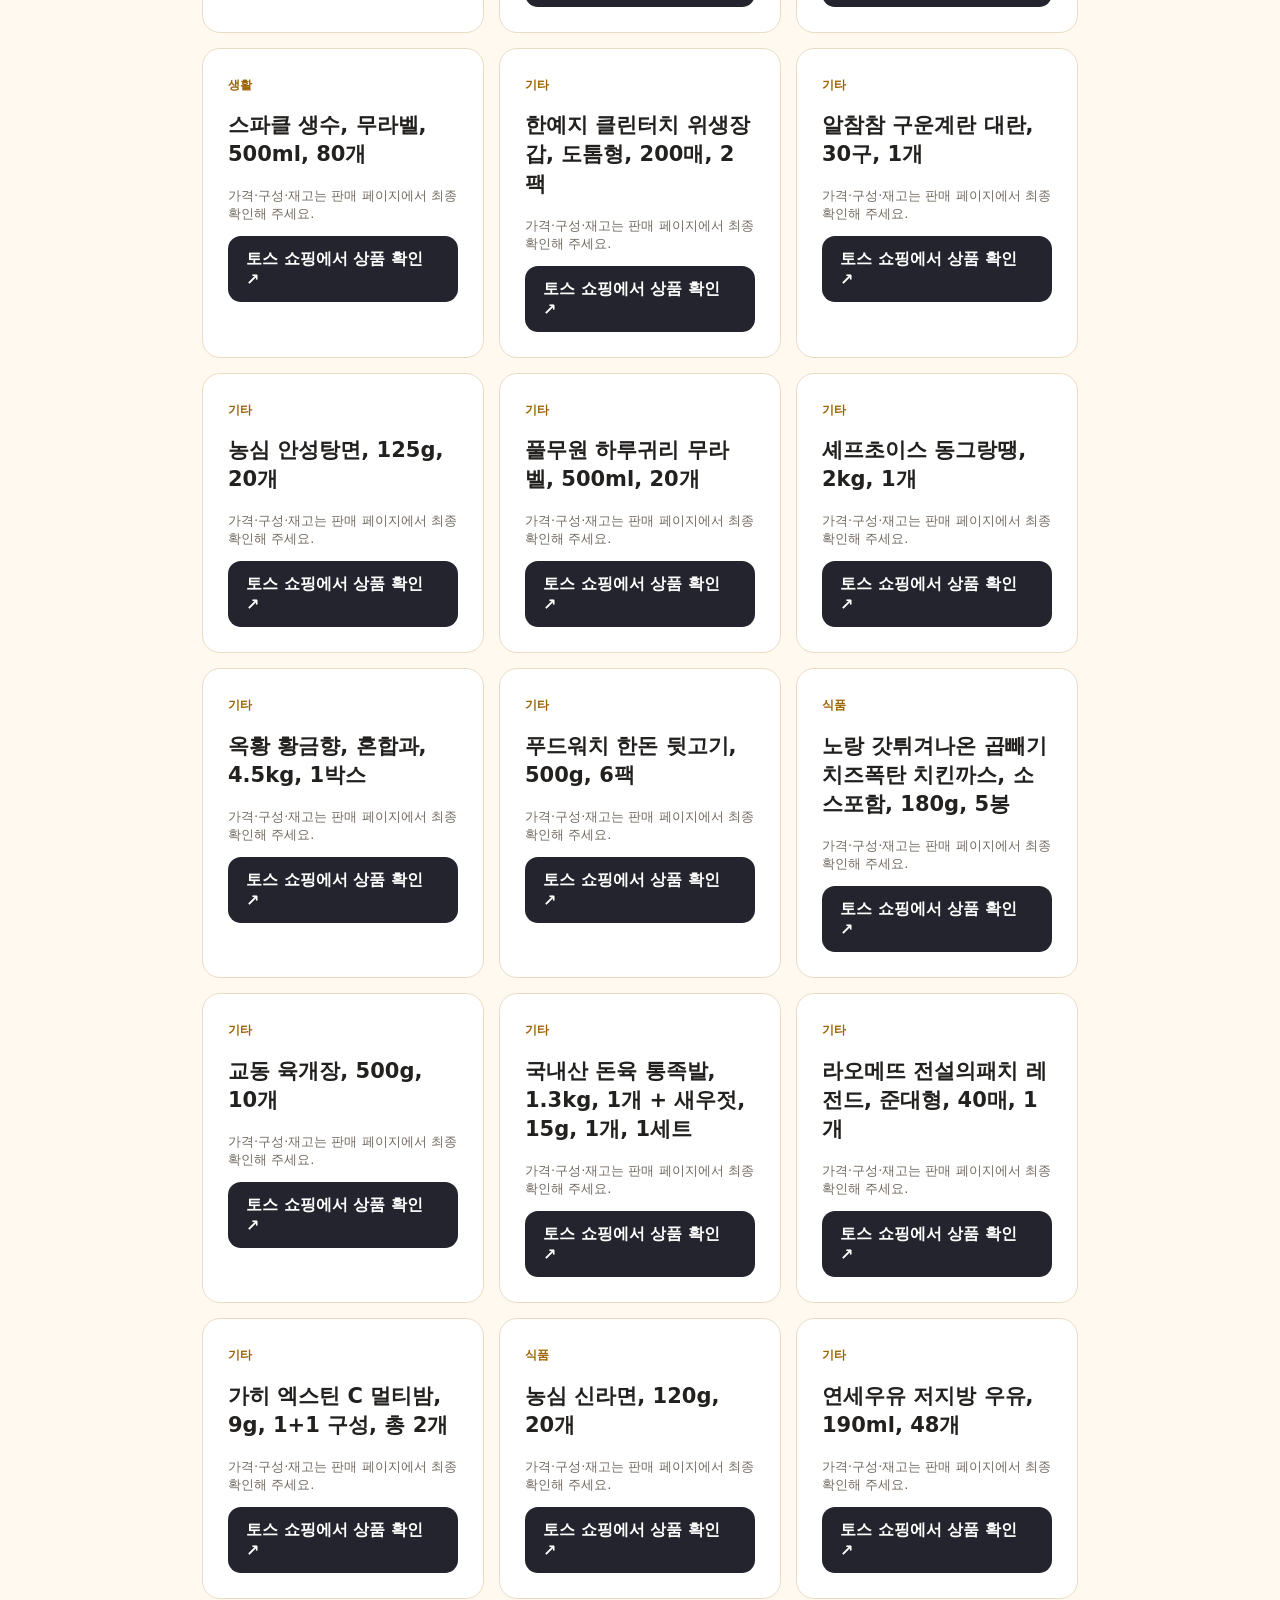
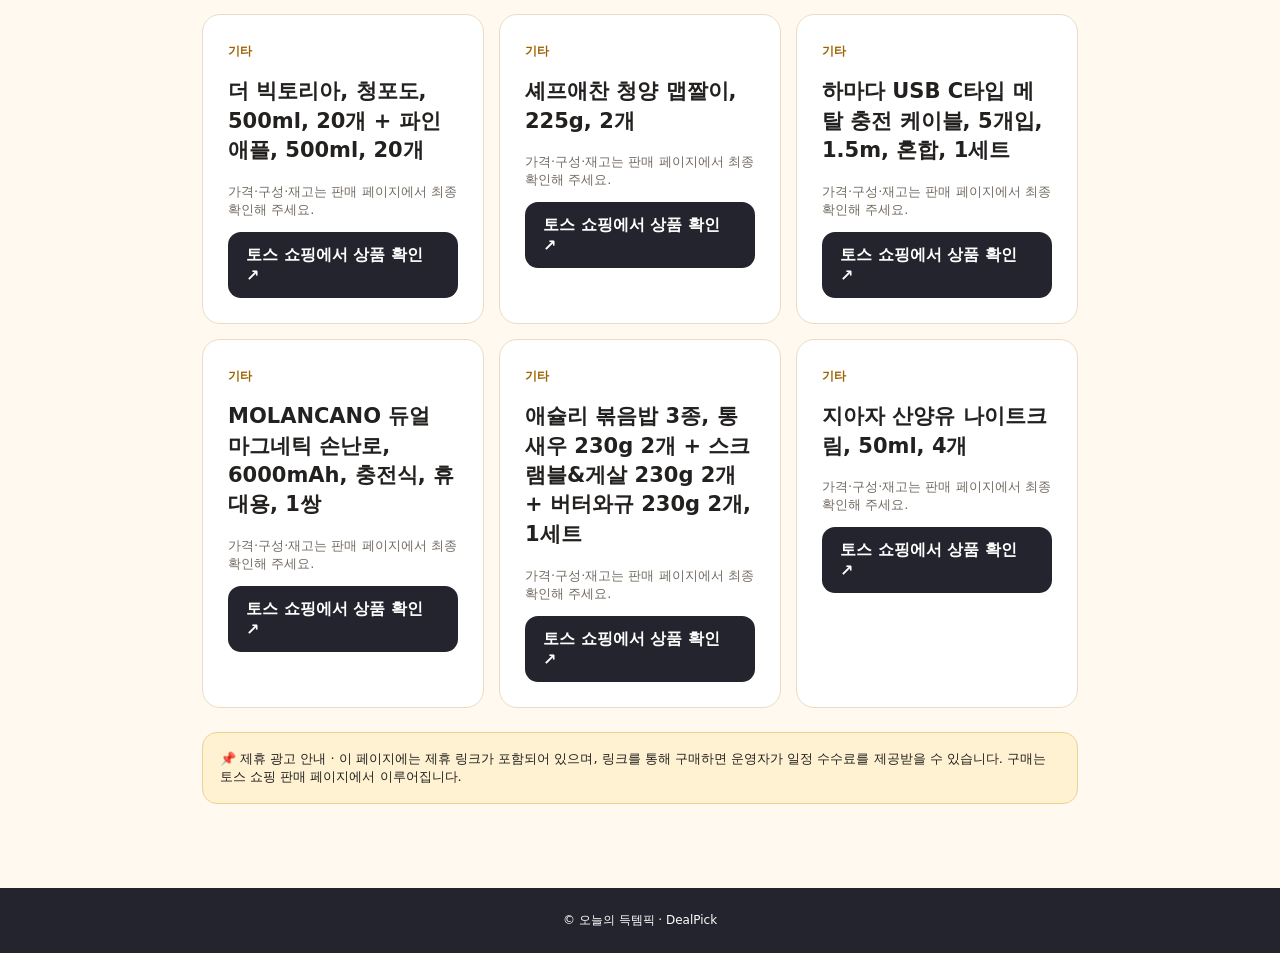
==== commit 03407c83: "DealPick: add approved product links (newest first)" ====
--- a/shop.html
+++ b/shop.html
@@ -3,6 +3,7 @@
 </head><body><header class="hero"><div class="wrap"><small>🛍️ TODAY'S DEALPICK · SHOP LINKS</small><h1>영상에서 본 상품,<br>여기서 확인하세요.</h1><p>오늘의 득템픽이 소개한 상품을 모았습니다. 구매 전 가격과 구성은 판매 페이지에서 다시 확인하세요.</p></div></header>
 <main class="wrap main"><div class="top"><h2>추천 상품 <span id="count"></span></h2><input id="search" placeholder="상품명 검색" aria-label="상품명 검색"></div><!-- DealPick newest-first order -->
 <div class="items" id="items">
+<article class="item"><span class="type">기타</span><h2>리버티 딥슬립 입는 오버나이트, 대형, 4매입, 3팩</h2><p>가격·구성·재고는 판매 페이지에서 최종 확인해 주세요.</p><a class="buy" target="_blank" rel="noopener noreferrer nofollow sponsored" href="https://toss.shopping/_m/t4DGD76e">토스 쇼핑에서 상품 확인 ↗</a></article>
 <article class="item"><span class="type">생활</span><h2>리퀴드 고농축 라벤더 세탁세제, 실내건조, 중성, 액체세제, 2.5L, 4병</h2><p>가격·구성·재고는 판매 페이지에서 최종 확인해 주세요.</p><a class="buy" target="_blank" rel="noopener noreferrer nofollow sponsored" href="https://toss.shopping/_m/TjNgZOR6">토스 쇼핑에서 상품 확인 ↗</a></article>
 <article class="item"><span class="type">기타</span><h2>집드리 질레트 호환 5중날 면도기 세트, 면도기 1개 + 면도날 12개, 1세트</h2><p>가격·구성·재고는 판매 페이지에서 최종 확인해 주세요.</p><a class="buy" target="_blank" rel="noopener noreferrer nofollow sponsored" href="https://toss.shopping/_m/3YGs9sR1">토스 쇼핑에서 상품 확인 ↗</a></article>
 <article class="item"><span class="type">생활</span><h2>맘스럽 플로럴 액체세제, 2.5L, 5개</h2><p>가격·구성·재고는 판매 페이지에서 최종 확인해 주세요.</p><a class="buy" target="_blank" rel="noopener noreferrer nofollow sponsored" href="https://toss.shopping/_m/LlEQblPh">토스 쇼핑에서 상품 확인 ↗</a></article>
